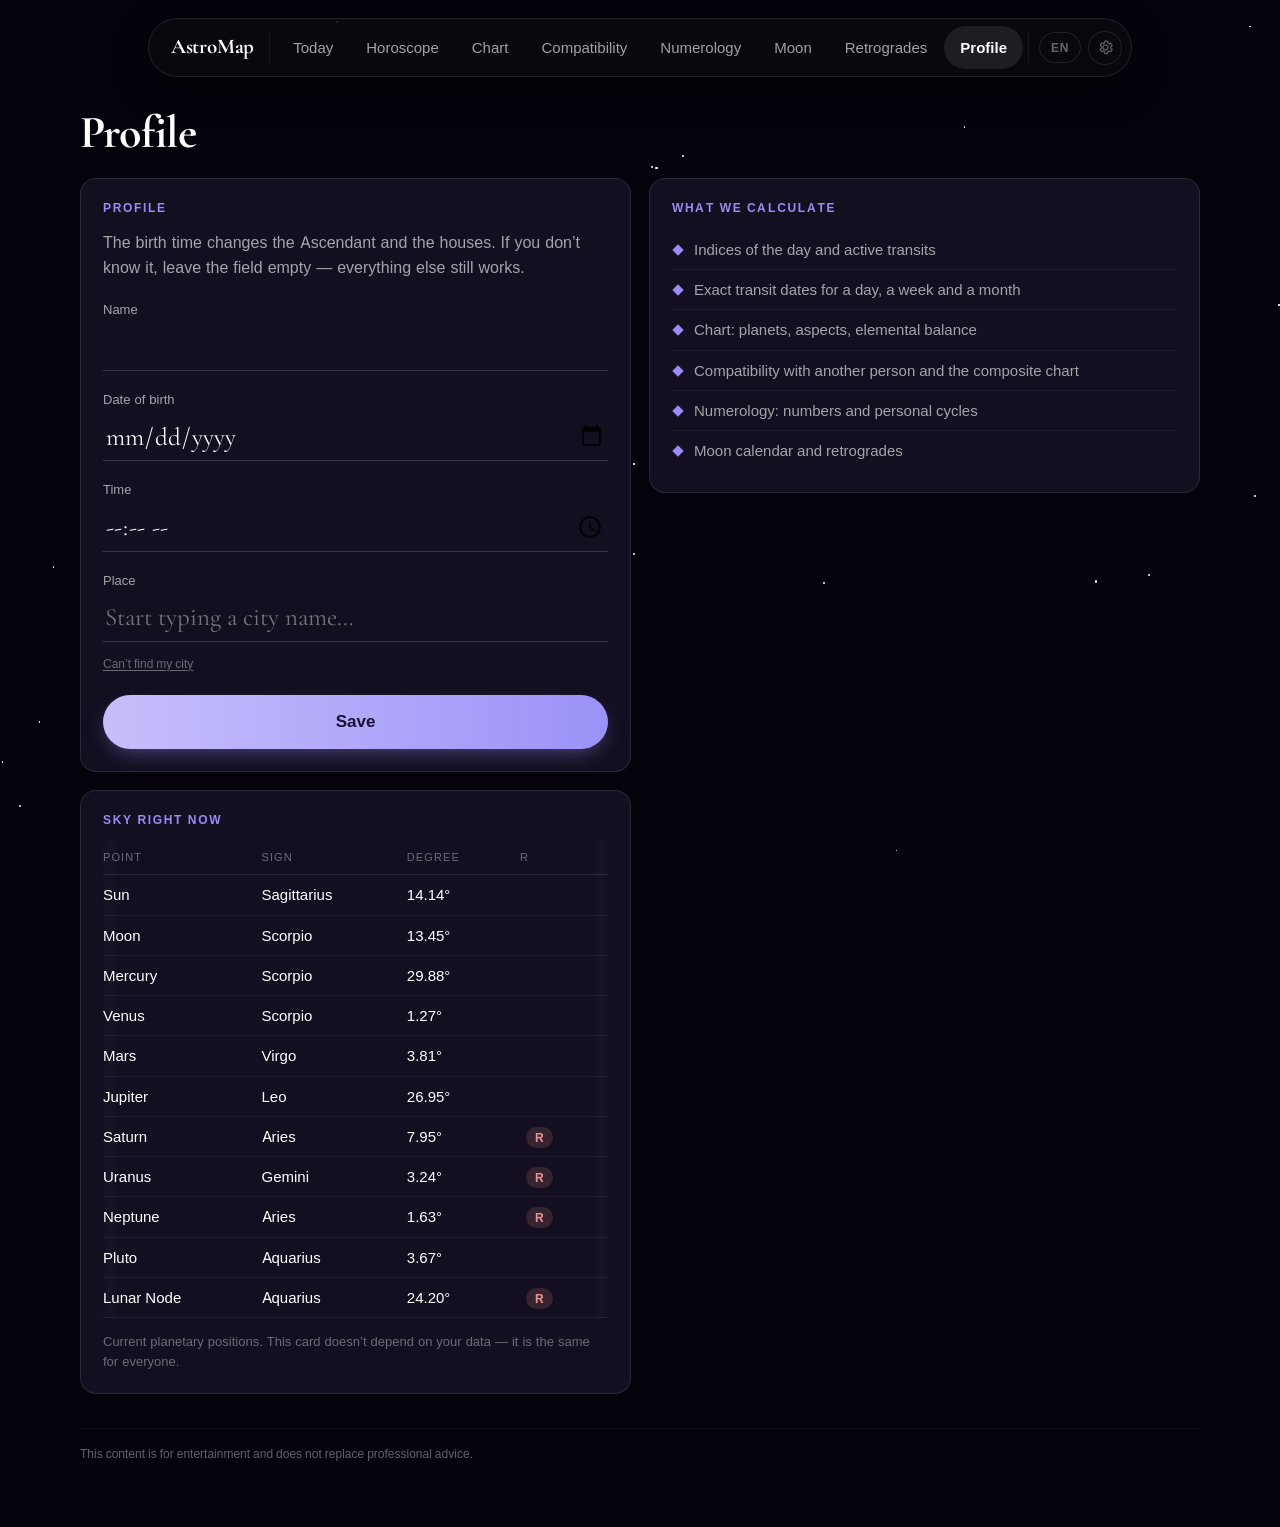
==== product/index.html @ 27d4f967 "Restore the product entry page at /product/ Коммит f1a4c59 удалил product/app.html, а патч, который " ====
<!DOCTYPE html>
<html lang="en">
<head>
<meta charset="utf-8">
<!-- viewport-fit=cover отдаёт странице весь экран, включая зону под вырезом и
     под домашней полосой; отступы от них берутся в CSS через env(safe-area-*)
     — см. .topbar и .main в css/app.css. Без cover iOS сам держит страницу в
     безопасной зоне, но в горизонтальной ориентации оставляет по бокам
     чёрные поля, а фон продукта на них не распространяется. -->
<meta name="viewport" content="width=device-width, initial-scale=1, viewport-fit=cover">
<title>AstroMap</title>
<script>
/* Язык выбирается до загрузки текстов: texts.js читает window.APP_LANG.
   SUPPORTED — держать в паре с ключами T_ALL в texts.js и с пунктами
   меню #langMenu ниже. Явный выбор пользователя хранится в localStorage
   (ключ astromap.lang, общий с воронкой) и переживает обновления;
   при первом визите, пока такого выбора ещё нет, один раз подставляем
   язык браузера (navigator.languages) — это не геолокация (той нужно
   разрешение и часто внешний сервис, которого у статичного сайта нет),
   а стандартный для веба сигнал предпочтения языка. */
(function () {
  var SUPPORTED = ['en', 'pl', 'ru', 'uk', 'de', 'es', 'fr', 'it', 'pt', 'tr'];
  var l = null;
  try { l = localStorage.getItem('astromap.lang'); } catch (e) {}
  if (!l) {
    var cands = (navigator.languages && navigator.languages.length) ? navigator.languages : [navigator.language || 'en'];
    for (var i = 0; i < cands.length && !l; i++) {
      var code = String(cands[i]).slice(0, 2).toLowerCase();
      if (SUPPORTED.indexOf(code) >= 0) { l = code; }
    }
  }
  if (!l || SUPPORTED.indexOf(l) < 0) { l = 'en'; }
  window.APP_LANG = l;
  document.documentElement.lang = l;
})();
</script>
<link rel="stylesheet" href="css/tokens.css">
<link rel="stylesheet" href="css/app.css">
</head>
<body>

<div class="stars" id="stars" aria-hidden="true"></div>
<script>
/* Звёздный фон: 44 точки со случайной позицией/длительностью мерцания.
   Инлайн, а не в app.js — чисто декоративный слой, не часть логики приложения. */
(function () {
  var host = document.getElementById('stars');
  var n = 44, html = '';
  for (var i = 0; i < n; i++) {
    var top = (Math.random() * 100).toFixed(2);
    var left = (Math.random() * 100).toFixed(2);
    var size = (1 + Math.random() * 1.6).toFixed(1);
    var dur = (2.4 + Math.random() * 3.2).toFixed(1);
    var delay = (Math.random() * 4).toFixed(1);
    html += '<i style="top:' + top + '%;left:' + left + '%;width:' + size + 'px;height:' + size +
      'px;animation-duration:' + dur + 's;animation-delay:-' + delay + 's;"></i>';
  }
  host.innerHTML = html;
})();
</script>

<div class="gate" id="gate" hidden>
  <form class="gate__card" id="gateForm" novalidate>
    <h1 class="gate__title" data-t="ui.gateTitle"></h1>
    <p class="gate__sub" data-t="ui.gateSubtitle"></p>
    <label class="gate__field">
      <span data-t="ui.gateEmail"></span>
      <input type="email" name="gateEmail" id="gateEmail" autocomplete="email" required>
    </label>
    <label class="gate__field">
      <span data-t="ui.gateLicense"></span>
      <input type="text" name="gateLicense" id="gateLicense" autocomplete="off" spellcheck="false" required>
      <small class="gate__hint" data-t="ui.gateLicenseHint"></small>
    </label>
    <button class="gate__submit" id="gateSubmit" type="submit" data-t="ui.gateSubmit"></button>
    <p class="gate__status" id="gateStatus" role="status" aria-live="polite" hidden></p>
    <a class="gate__buy" id="gateBuy" href="#" data-t="ui.gateBuy" hidden></a>
  </form>
</div>

<div class="shell" id="shell" hidden>
  <header class="topbar">
    <div class="topbar__pill">
      <a class="brand" href="#today">AstroMap</a>
      <nav class="nav">
        <a class="nav__i" href="#today"    data-t="ui.nav.today"></a>
        <a class="nav__i" href="#horoscope" data-t="ui.nav.horoscope"></a>
        <a class="nav__i" href="#chart"    data-t="ui.nav.chart"></a>
        <a class="nav__i" href="#match"    data-t="ui.nav.match"></a>
        <a class="nav__i" href="#numbers"  data-t="ui.nav.numbers"></a>
        <a class="nav__i" href="#moon"     data-t="ui.nav.moon"></a>
        <a class="nav__i" href="#retro"    data-t="ui.nav.retro"></a>
        <a class="nav__i" href="#profile"  data-t="ui.nav.profile"></a>
      </nav>
      <div class="lang" role="group" aria-label="Language">
        <button class="lang__b lang__toggle" id="langToggle" type="button"
          aria-haspopup="listbox" aria-expanded="false" aria-controls="langMenu">EN</button>
        <div class="langmenu" id="langMenu" role="listbox" hidden>
          <button class="langmenu__item" type="button" data-lang="en" role="option">English</button>
          <button class="langmenu__item" type="button" data-lang="pl" role="option">Polski</button>
          <button class="langmenu__item" type="button" data-lang="ru" role="option">Русский</button>
          <button class="langmenu__item" type="button" data-lang="uk" role="option">Українська</button>
          <button class="langmenu__item" type="button" data-lang="de" role="option">Deutsch</button>
          <button class="langmenu__item" type="button" data-lang="es" role="option">Español</button>
          <button class="langmenu__item" type="button" data-lang="fr" role="option">Français</button>
          <button class="langmenu__item" type="button" data-lang="it" role="option">Italiano</button>
          <button class="langmenu__item" type="button" data-lang="pt" role="option">Português</button>
          <button class="langmenu__item" type="button" data-lang="tr" role="option">Türkçe</button>
        </div>
      </div>
      <!-- Настройки — не раздел астрологии, поэтому не в .nav, а шестерёнкой
           рядом с языком: главная навигация остаётся про продукт. Подпись и
           имя для скринридера подставляет app.js (T.set.nav). -->
      <a class="gear" id="gear" href="#settings">
        <svg viewBox="0 0 24 24" aria-hidden="true" focusable="false">
          <path d="M12 15.5a3.5 3.5 0 1 0 0-7 3.5 3.5 0 0 0 0 7Z"/>
          <path d="M19.4 13a7.6 7.6 0 0 0 0-2l2-1.6-2-3.4-2.4 1a7.6 7.6 0 0 0-1.7-1L14.9 3h-3.8l-.4 2.6a7.6 7.6 0 0 0-1.7 1l-2.4-1-2 3.4L6.6 11a7.6 7.6 0 0 0 0 2l-2 1.6 2 3.4 2.4-1a7.6 7.6 0 0 0 1.7 1l.4 2.6h3.8l.4-2.6a7.6 7.6 0 0 0 1.7-1l2.4 1 2-3.4-2-1.6Z"/>
        </svg>
      </a>
      <button class="topbar__burger" id="burger" type="button" aria-label="Menu" aria-expanded="false" aria-controls="mnav">
        <span></span><span></span><span></span>
      </button>
    </div>
    <nav class="mnav" id="mnav" hidden>
      <a class="nav__i" href="#today"    data-t="ui.nav.today"></a>
      <a class="nav__i" href="#horoscope" data-t="ui.nav.horoscope"></a>
      <a class="nav__i" href="#chart"    data-t="ui.nav.chart"></a>
      <a class="nav__i" href="#match"    data-t="ui.nav.match"></a>
      <a class="nav__i" href="#numbers"  data-t="ui.nav.numbers"></a>
      <a class="nav__i" href="#moon"     data-t="ui.nav.moon"></a>
      <a class="nav__i" href="#retro"    data-t="ui.nav.retro"></a>
      <a class="nav__i" href="#profile"  data-t="ui.nav.profile"></a>
      <!-- В бургер-меню шестерёнка не помещается отдельным элементом
           управления, поэтому настройки идут обычным последним пунктом. -->
      <a class="nav__i" href="#settings" data-t="set.nav"></a>
    </nav>
  </header>

  <main class="main">
    <!-- Переключатель внутри группы: заполняется в app.js только когда в
         текущей вкладке больше одного раздела (Небо, Ещё, Профиль). На
         десктопе скрыт — там все девять разделов и так в капсуле сверху. -->
    <nav class="subnav" id="subnav" hidden></nav>
    <div class="head"><h1 id="title"></h1></div>
    <div class="view" id="view"></div>
    <p class="disc" id="disc"></p>
  </main>

  <!-- НИЖНЯЯ НАВИГАЦИЯ — только телефон и планшет (≤900px, там же, где
       раньше появлялся бургер). Девять разделов сгруппированы в пять
       вкладок: девять пунктов, спрятанных за гамбургером, не давали ответа
       на вопрос «где я сейчас» вообще — подсветка активного пункта была
       видна только тому, кто откроет меню.

       Подписи берутся из тех же T.ui.nav, что и десктопное меню; две новые
       («Небо», «Ещё») добавлены во все десять языков. Иконки — контурные,
       в одну линию, как шестерёнка в шапке. -->
  <nav class="tabbar" id="tabbar" aria-label="AstroMap">
    <a class="tab" href="#today" data-tab="today">
      <svg class="tab__i" viewBox="0 0 24 24" aria-hidden="true" focusable="false">
        <circle cx="12" cy="12" r="4.2"/>
        <path d="M12 2.6v2.4M12 19v2.4M2.6 12h2.4M19 12h2.4M5.3 5.3l1.7 1.7M17 17l1.7 1.7M18.7 5.3L17 7M7 17l-1.7 1.7"/>
      </svg>
      <span class="tab__l" data-tabl="today"></span>
    </a>
    <!-- Совместимость стоит второй по просьбе владельца продукта: по его
         оценке это самая востребованная функция, и она не должна лежать на
         один тап глубже. Натальная карта уехала во вкладку «Ещё» — см. TABS
         в js/app.js, там же единственное место, где задана группировка. -->
    <a class="tab" href="#match" data-tab="match">
      <svg class="tab__i" viewBox="0 0 24 24" aria-hidden="true" focusable="false">
        <circle cx="9" cy="12" r="5.2"/><circle cx="15" cy="12" r="5.2"/>
      </svg>
      <span class="tab__l" data-tabl="match"></span>
    </a>
    <a class="tab" href="#horoscope" data-tab="sky">
      <svg class="tab__i" viewBox="0 0 24 24" aria-hidden="true" focusable="false">
        <ellipse cx="12" cy="12" rx="9.2" ry="4.4" transform="rotate(-24 12 12)"/>
        <circle cx="12" cy="12" r="2.6"/>
      </svg>
      <span class="tab__l" data-tabl="sky"></span>
    </a>
    <a class="tab" href="#chart" data-tab="more">
      <svg class="tab__i" viewBox="0 0 24 24" aria-hidden="true" focusable="false">
        <circle cx="6.5" cy="6.5" r="1.8"/><circle cx="17.5" cy="6.5" r="1.8"/>
        <circle cx="6.5" cy="17.5" r="1.8"/><circle cx="17.5" cy="17.5" r="1.8"/>
      </svg>
      <span class="tab__l" data-tabl="more"></span>
    </a>
    <a class="tab" href="#profile" data-tab="profile">
      <svg class="tab__i" viewBox="0 0 24 24" aria-hidden="true" focusable="false">
        <circle cx="12" cy="8.2" r="3.6"/>
        <path d="M4.8 20c.9-3.7 3.7-5.6 7.2-5.6s6.3 1.9 7.2 5.6"/>
      </svg>
      <span class="tab__l" data-tabl="profile"></span>
    </a>
  </nav>
</div>

<script src="vendor/astronomy.browser.min.js"></script>
<script src="js/cities.js"></script>
<script src="js/clock.js"></script>
<script src="js/engine.js"></script>
<script src="js/numerology.js"></script>
<script src="js/texts.js"></script>
<script src="js/wheel.js"></script>
<script src="js/moon.js"></script>
<script src="js/retro.js"></script>
<script src="js/transits.js"></script>
<script src="js/timeline.js"></script>
<script src="js/app.js"></script>
</body>
</html>
---- product/css/tokens.css ----
/* tokens.css — значения сняты пиксельно из макета Figma (см. astromap_tokens.png).
   Рядом с каждым — что он заменяет в макете. */
:root {
  --bg:            #06020C;  /* фон экрана */
  --bg-2:          #07020D;  /* фон вторичных экранов */
  --surf:          #130F20;  /* карточки, строки прогноза */
  --surf-sel:      #280F46;  /* выбранная карточка */
  --nav:           #0E0B10;  /* плашка навигации */
  --nav-on:        #201D22;  /* активный пункт навигации */

  --grad-a:        #C7BFFB;  /* левый край градиентной кнопки */
  --grad-b:        #9B92F8;  /* правый край */
  --accent:        #9B8AF8;  /* тумблеры, рамка выбора, иконки */
  --mint:          #6FE9C2;  /* бейдж выгоды */
  --pink:          #F19DE7;  /* бейдж most popular */
  --sky:           #7FB4F5;  /* карточка «карьера» в гороскопе */

  --ink:           #FFFFFF;              /* контраст к фону 20.1:1 */
  --ink-dim:       rgba(255,255,255,.62);
  --ink-faint:     rgba(255,255,255,.38);
  --on-accent:     #1A1035;              /* текст на градиенте, 9.4:1 */
  --line:          rgba(255,255,255,.10);
  --line-2:        rgba(255,255,255,.06);

  --soft:          #6FE9C2;  /* лёгкий аспект */
  --hard:          #F0928A;  /* трудный аспект */
  --neutral:       #B9AEF9;  /* нейтральный */

  --moon-light:    #F5E679;  /* освещённая часть диска Луны */
  --moon-dark:     #2B3548;  /* тень на диске Луны */

  --r-card:        16px;
  --r-btn:         999px;
  --h-btn:         54px;
  --pad:           24px;

  --serif: 'CormorantG', Georgia, serif;
  --sans:  'InterApp', -apple-system, BlinkMacSystemFont, 'Segoe UI', Roboto, Arial, sans-serif;
}

/* Шрифты локальные: внешний запрос к Google Fonts добавляет 150-250 мс
   до первого рендера заголовка. */
@font-face { font-family:'CormorantG'; src:url('../assets/fonts/CG-Roman.ttf') format('truetype');
  font-weight:300 700; font-style:normal; font-display:swap; }
@font-face { font-family:'CormorantG'; src:url('../assets/fonts/CG-Italic.ttf') format('truetype');
  font-weight:300 700; font-style:italic; font-display:swap; }
@font-face { font-family:'InterApp'; src:url('../assets/fonts/inter-latin-ext-400-normal.woff2') format('woff2');
  font-weight:400; font-display:swap; }
@font-face { font-family:'InterApp'; src:url('../assets/fonts/inter-latin-ext-500-normal.woff2') format('woff2');
  font-weight:500; font-display:swap; }
@font-face { font-family:'InterApp'; src:url('../assets/fonts/inter-latin-ext-600-normal.woff2') format('woff2');
  font-weight:600; font-display:swap; }
@font-face { font-family:'InterApp'; src:url('../assets/fonts/inter-latin-ext-700-normal.woff2') format('woff2');
  font-weight:700; font-display:swap; }
---- product/css/app.css ----
/* app.css — раскладка веб-продукта.
   Макет был мобильный: нижние табы, одна колонка. В вебе нижние табы на
   1440px выглядят как растянутый телефон, поэтому навигация ушла в сайдбар,
   а контент разложен в две колонки. На узком экране сайдбар превращается
   в горизонтальную полосу сверху. */

* { margin: 0; padding: 0; box-sizing: border-box; }

body {
  background: var(--bg);
  color: var(--ink);
  font-family: var(--sans);
  font-size: 16px;
  line-height: 1.55;
  -webkit-font-smoothing: antialiased;
}

/* 100vh на телефоне считается по экрану БЕЗ адресной строки, поэтому низ
   страницы уходит под неё, пока строка видна. 100dvh — по фактической
   видимой высоте; объявление идёт вторым, и браузеры, которые единицу не
   знают, остаются на 100vh. */
.shell { min-height: 100vh; min-height: 100dvh; }

/* --- декор: звёздное небо -------------------------------------------------
   Лёгкий слой мерцающих точек. Элементы создаются в app.html инлайн-скриптом
   (позиции и задержки случайны при каждой загрузке), стиль и анимация — тут. */
.stars { position: fixed; inset: 0; z-index: 0; overflow: hidden; pointer-events: none; }
.stars i {
  position: absolute; width: 2px; height: 2px; border-radius: 50%;
  background: #fff; animation-name: star-twinkle; animation-timing-function: ease-in-out;
  animation-iteration-count: infinite; animation-direction: alternate;
}
@keyframes star-twinkle { from { opacity: .1; } to { opacity: .85; } }

/* --- верхняя панель: плавающая стеклянная капсула --------------------------
   Раньше навигация была левым сайдбаром (см. историю файла). Теперь — по
   образцу референса: капсула зафиксирована сверху по центру, со скруглением
   и блюром; на узких экранах пункты уходят в выпадающее меню по гамбургеру. */
/* Отступы шапки считаются от безопасной зоны, а не от края стекла: с
   viewport-fit=cover (см. app.html) страница занимает экран целиком, и на
   телефоне с вырезом верхние 18px оказались бы под ним, а в горизонтальной
   ориентации левый край — под скруглением. env() на устройствах без выреза
   даёт ноль, поэтому на десктопе ничего не меняется. */
.topbar {
  position: fixed; z-index: 100;
  top: calc(18px + env(safe-area-inset-top, 0px));
  left: 0; right: 0;
  display: flex; flex-direction: column; align-items: center;
  padding: 0 calc(16px + env(safe-area-inset-right, 0px)) 0 calc(16px + env(safe-area-inset-left, 0px));
  pointer-events: none;
}
.topbar__pill {
  pointer-events: auto;
  display: flex; align-items: center; gap: 1px;
  padding: 7px 9px 7px 22px; max-width: 100%;
  background: rgba(14,11,16,.7);
  backdrop-filter: blur(16px); -webkit-backdrop-filter: blur(16px);
  border: 1px solid var(--line); border-radius: 999px;
  box-shadow: 0 12px 34px rgba(0,0,0,.4);
}
.brand {
  font-family: var(--serif); font-size: 21px; font-weight: 700; letter-spacing: -.01em;
  color: var(--ink); text-decoration: none; white-space: nowrap;
  padding-right: 15px; margin-right: 6px; border-right: 1px solid var(--line-2);
}
.nav { display: flex; align-items: center; gap: 1px; }
.nav__i {
  display: block; padding: 10px 16px; border-radius: 999px; white-space: nowrap;
  color: var(--ink-dim); text-decoration: none; font-size: 15px;
  transition: background .2s ease, color .2s ease;
}
.nav__i:hover { color: var(--ink); background: rgba(255,255,255,.05); }
.nav__i.on { background: var(--nav-on); color: var(--ink); font-weight: 600; }
.nav__i:focus-visible { outline: 2px solid var(--accent); outline-offset: 2px; }

.topbar__burger {
  display: none; align-items: center; justify-content: center;
  width: 42px; height: 42px; margin-left: 4px; border: 0; border-radius: 999px;
  background: transparent; cursor: pointer;
}
.topbar__burger:hover { background: rgba(255,255,255,.06); }
.topbar__burger span {
  display: block; width: 18px; height: 2px; background: var(--ink-dim);
  margin: 3.5px auto; transition: transform .2s ease, opacity .2s ease;
}
.topbar__burger[aria-expanded="true"] span:nth-child(1) { transform: translateY(5.5px) rotate(45deg); }
.topbar__burger[aria-expanded="true"] span:nth-child(2) { opacity: 0; }
.topbar__burger[aria-expanded="true"] span:nth-child(3) { transform: translateY(-5.5px) rotate(-45deg); }

.mnav {
  pointer-events: auto; display: flex; flex-direction: column; gap: 2px;
  margin-top: 8px; padding: 10px; width: 100%; max-width: 420px;
  background: rgba(14,11,16,.85);
  backdrop-filter: blur(16px); -webkit-backdrop-filter: blur(16px);
  border: 1px solid var(--line); border-radius: 18px;
  box-shadow: 0 12px 34px rgba(0,0,0,.4);
}
.mnav .nav__i { padding: 12px 16px; }
.mnav[hidden] { display: none; }
@media (min-width: 901px) { .mnav { display: none !important; } }

/* --- контент -------------------------------------------------------------- */
.main { flex: 1 1 auto; padding: 108px var(--pad) 64px; min-width: 0; position: relative; z-index: 1; }
.head { max-width: 1120px; margin: 0 auto 22px; }
h1 {
  font-family: var(--serif);
  font-size: 46px; font-weight: 700; line-height: 1.05; letter-spacing: -.012em;
}
.view {
  max-width: 1120px; margin: 0 auto;
  display: grid; grid-template-columns: repeat(2, minmax(0, 1fr)); gap: 18px;
  align-items: start;
}
/* Смена раздела: лёгкое появление вместо мгновенной подмены — .fade-in
   переключается в app.js на каждый route(), см. комментарий там. */
@keyframes viewFade { from { opacity: 0; transform: translateY(6px); } to { opacity: 1; transform: none; } }
.view.fade-in { animation: viewFade .38s cubic-bezier(.4,0,.2,1) both; }
@media (max-width: 900px) {
  .topbar__pill .nav { display: none; }
  .topbar__burger { display: flex; }
  .topbar__pill { padding: 5px 6px 5px 14px; }
  .brand { font-size: 18px; padding-right: 10px; margin-right: 2px; }
  /* Сверху — под шапку (она фиксированная и растёт вместе с безопасной
     зоной), снизу — над домашней полосой, по бокам — от скруглений экрана
     в горизонтальной ориентации. */
  .main {
    padding: calc(96px + env(safe-area-inset-top, 0px))
             calc(16px + env(safe-area-inset-right, 0px))
             calc(56px + env(safe-area-inset-bottom, 0px))
             calc(16px + env(safe-area-inset-left, 0px));
  }
  h1 { font-size: 32px; }
  .view { grid-template-columns: minmax(0, 1fr); gap: 14px; }
  .wheelbox { padding: 16px; }
  .ptcard { padding: 18px; }
}

/* --- карточки ------------------------------------------------------------- */
.card {
  background: var(--surf);
  border: 1px solid var(--line);
  border-radius: var(--r-card);
  padding: 20px 22px 22px;
}
.card--wide { grid-column: 1 / -1; }
.card__t {
  font-size: 12px; letter-spacing: .14em; text-transform: uppercase;
  color: var(--accent); font-weight: 600; margin-bottom: 12px;
}
.card__t2 {
  font-size: 12px; letter-spacing: .1em; text-transform: uppercase;
  color: var(--ink-faint); margin-bottom: 8px;
}
.note { margin-top: 14px; font-size: 13px; line-height: 1.5; color: var(--ink-faint); }
.p { margin-top: 12px; font-size: 16px; line-height: 1.6; color: var(--ink-dim); }
.empty { font-size: 16px; color: var(--ink-dim); }

/* --- ключ-значение -------------------------------------------------------- */
.kv { display: flex; justify-content: space-between; align-items: baseline; padding: 8px 0; }
.kv + .kv { border-top: 1px solid var(--line-2); }
.kv span { font-size: 14px; color: var(--ink-dim); }
.kv b { font-family: var(--serif); font-size: 24px; font-weight: 600; }

/* --- индексы -------------------------------------------------------------- */
.bar + .bar { margin-top: 14px; }
.bar__r { display: flex; justify-content: space-between; font-size: 15px; color: var(--ink-dim); }
.bar__t { margin-top: 7px; height: 7px; border-radius: 3.5px; background: rgba(255,255,255,.08); }
.bar__t i { display: block; height: 7px; border-radius: 3.5px;
  background: linear-gradient(90deg, var(--grad-b), var(--grad-a)); }

/* --- транзиты ------------------------------------------------------------- */
.tr { padding: 14px 0; }
.tr + .tr { border-top: 1px solid var(--line-2); }
.tr:first-child { padding-top: 0; }
.tr__h { display: flex; align-items: baseline; flex-wrap: wrap; font-size: 16px; }
.tr__s { flex: 1 1 auto; min-width: 0; }   /* фраза одним узлом: во flex-контейнере
   пробелы между соседними элементами схлопываются, и слова склеиваются */
.tr__h b { font-weight: 600; }
.tr__o { margin-left: auto; font-size: 13px; color: var(--ink-faint); }
.tr__t { margin-top: 6px; font-size: 15px; line-height: 1.6; color: var(--ink-dim); }

.tag {
  margin: 0 6px; padding: 3px 9px; border-radius: 999px;
  font-size: 12px; font-weight: 600; letter-spacing: .02em;
}
.tag--soft { background: rgba(111,233,194,.16); color: var(--soft); }
.tag--hard { background: rgba(240,146,138,.16); color: var(--hard); }
.tag--neutral { background: rgba(185,174,249,.16); color: var(--neutral); }

/* --- таблицы -------------------------------------------------------------- */
.tw { overflow-x: auto; }
table { width: 100%; border-collapse: collapse; font-variant-numeric: tabular-nums; }
th, td { text-align: left; padding: 8px 10px 8px 0; white-space: nowrap; }
th {
  font-size: 11px; letter-spacing: .1em; text-transform: uppercase;
  color: var(--ink-faint); font-weight: 500; border-bottom: 1px solid var(--line);
}
td { font-size: 15px; border-bottom: 1px solid var(--line-2); }

/* --- гороскоп: переключатель периодов и карточки категорий ----------------
   Капсула периодов повторяет .topbar__pill (тот же blur/borderline), но
   внутри — скользящий градиентный индикатор под активной кнопкой: та же
   идея, что у референса (Astroscope), только вместо server-side активного
   класса на разных страницах — один переиспользуемый DOM-узел, который
   двигает app.js через inline-style (см. positionHzIndicator). */
.hzhead { display: flex; }
.segbar {
  position: relative; display: inline-flex; gap: 2px; max-width: 100%;
  padding: 6px; overflow-x: auto; -webkit-overflow-scrolling: touch;
  background: rgba(255,255,255,.035);
  backdrop-filter: blur(14px); -webkit-backdrop-filter: blur(14px);
  border: 1px solid var(--line); border-radius: 999px;
  scrollbar-width: none;
}
.segbar::-webkit-scrollbar { display: none; }
.segbar__ind {
  position: absolute; top: 6px; left: 0; bottom: 6px; z-index: 0;
  border-radius: 999px;
  background: linear-gradient(90deg, var(--grad-b), var(--grad-a));
  box-shadow: 0 6px 18px -4px rgba(155,138,248,.55);
  transition: transform .32s cubic-bezier(.4,0,.2,1), width .32s cubic-bezier(.4,0,.2,1);
  will-change: transform, width;
}
.segbar__b {
  position: relative; z-index: 1; flex: 0 0 auto; white-space: nowrap;
  padding: 10px 18px; border: 0; border-radius: 999px; background: transparent;
  color: var(--ink-dim); font-family: var(--sans); font-size: 15px; font-weight: 600;
  cursor: pointer; transition: color .25s ease;
}
.segbar__b.on { color: var(--on-accent); }
.segbar__b:hover:not(.on) { color: var(--ink); }
.segbar__b:focus-visible { outline: 2px solid var(--accent); outline-offset: 2px; }

.hz { display: grid; grid-template-columns: repeat(2, minmax(0, 1fr)); gap: 18px; }
.hzcard {
  position: relative;
  transition: transform .35s cubic-bezier(.4,0,.2,1), border-color .35s ease, box-shadow .35s ease, background .3s ease;
}
.hzcard:hover { transform: translateY(-4px); }
.hzcard--ai::after {
  content: 'AI'; position: absolute; top: 20px; right: 22px;
  font-size: 10px; font-weight: 700; letter-spacing: .08em;
  color: var(--accent); background: rgba(155,138,248,.14);
  padding: 3px 8px; border-radius: 999px;
}
.hzcard__h { display: flex; align-items: center; gap: 12px; margin-bottom: 12px; }
.hzcard__i {
  display: inline-flex; align-items: center; justify-content: center;
  width: 46px; height: 46px; border-radius: 999px; font-size: 24px; flex: 0 0 auto;
}
.hzcard__t {
  font-family: var(--serif); font-size: 22px; font-weight: 600; letter-spacing: -.01em;
}
/* Раздел -> цвет: тот же язык, что уже задают --accent/--pink/--sky/--mint
   в токенах (кнопки, теги). Тонировка иконки + акцент рамки/тени при ховере. */
.hzcard--general .hzcard__i { background: rgba(155,138,248,.14); }
.hzcard--general:hover { border-color: rgba(155,138,248,.4); box-shadow: 0 24px 50px -22px rgba(155,138,248,.45); }
.hzcard--love .hzcard__i { background: rgba(241,157,231,.14); }
.hzcard--love:hover { border-color: rgba(241,157,231,.4); box-shadow: 0 24px 50px -22px rgba(241,157,231,.45); }
.hzcard--career .hzcard__i { background: rgba(127,180,245,.14); }
.hzcard--career:hover { border-color: rgba(127,180,245,.4); box-shadow: 0 24px 50px -22px rgba(127,180,245,.45); }
.hzcard--luck .hzcard__i { background: rgba(111,233,194,.14); }
.hzcard--luck:hover { border-color: rgba(111,233,194,.4); box-shadow: 0 24px 50px -22px rgba(111,233,194,.45); }

/* --- быстрая навигация по разделам гороскопа ------------------------------
   Прилипает чуть ниже плавающей капсулы меню (см. .topbar, top:18px + высота
   капсулы) и остаётся на виду, пока пользователь скроллит карточки ниже. */
.hzquick {
  position: sticky; top: 88px; z-index: 5;
  display: flex; gap: 6px; padding: 6px; max-width: 100%;
  overflow-x: auto; -webkit-overflow-scrolling: touch; scrollbar-width: none;
  background: rgba(14,11,16,.75);
  backdrop-filter: blur(14px); -webkit-backdrop-filter: blur(14px);
  border: 1px solid var(--line); border-radius: 999px;
}
.hzquick::-webkit-scrollbar { display: none; }
.hzquick__b {
  display: flex; align-items: center; gap: 8px; flex: 0 0 auto; white-space: nowrap;
  padding: 9px 16px; border-radius: 999px; text-decoration: none;
  color: var(--ink-dim); font-size: 14px; font-weight: 600;
  transition: background .2s ease, color .2s ease;
}
.hzquick__b:hover { color: var(--ink); background: rgba(255,255,255,.06); }
.hzquick__b:focus-visible { outline: 2px solid var(--accent); outline-offset: 2px; }
.hzquick__i { font-size: 19px; }

/* --- раскрывающиеся строки таблицы точных дат ------------------------------
   Клик по строке показывает то же связное предложение (transitText), что
   уже есть в карточках выше — вместо ещё одной порции пустых чисел. */
.hzrow { cursor: pointer; transition: background .2s ease; }
.hzrow:hover { background: rgba(255,255,255,.03); }
.hzrow__chevCol { width: 20px; }
.hzrow__chev {
  display: inline-block; color: var(--ink-faint); font-size: 15px;
  transition: transform .25s cubic-bezier(.4,0,.2,1);
}
.hzrow--open .hzrow__chev { transform: rotate(90deg); color: var(--accent); }
.hzrow__d td { border-bottom: 1px solid var(--line-2); padding-top: 0; padding-bottom: 14px; }
.hzrow__d .p { margin-top: 0; font-size: 14px; }

@media (max-width: 900px) {
  .hz { grid-template-columns: minmax(0, 1fr); gap: 14px; }
  .segbar__b { padding: 9px 14px; font-size: 13px; }
  .hzquick { top: 78px; }
  .hzquick__b { padding: 8px 13px; font-size: 13px; }
  .hzquick__i { font-size: 17px; }
}

/* --- чипы ----------------------------------------------------------------- */
.chips { display: flex; margin-bottom: 14px; }
.chip {
  padding: 10px 19px; border: 1px solid var(--line); border-radius: 999px;
  background: transparent; color: var(--ink-dim);
  font-family: var(--sans); font-size: 15px; cursor: pointer;
  transition: background .2s ease, border-color .2s ease, color .2s ease;
  /* Без manipulation браузер держит тап до 300мс, ожидая второго касания для
     зума. На кнопках выбора это читается как «не нажалось с первого раза» и
     провоцирует второй тап. Отключаем только двойной тап — обычный зум
     щипком страницы остаётся. */
  touch-action: manipulation;
  -webkit-tap-highlight-color: transparent;
}
.chip + .chip { margin-left: 8px; }
.chip:hover { color: var(--ink); border-color: rgba(255,255,255,.22); }
.chip.on { background: var(--nav-on); color: var(--ink); border-color: var(--accent); }
.chip:focus-visible { outline: 2px solid var(--accent); outline-offset: 2px; }

/* --- индекс совместимости ------------------------------------------------- */
.score { text-align: center; padding: 8px 0 4px; }
.score__n {
  font-family: var(--serif); font-weight: 700; font-size: 84px; line-height: 1;
  background: linear-gradient(90deg, var(--grad-a), var(--grad-b));
  -webkit-background-clip: text; background-clip: text; color: transparent;
}
.score__b { margin-top: 14px; height: 7px; border-radius: 3.5px; background: rgba(255,255,255,.08); }
.score__b i { display: block; height: 7px; border-radius: 3.5px;
  background: linear-gradient(90deg, var(--grad-b), var(--grad-a)); }

/* --- совместимость: быстрый выбор знаков ----------------------------------
   Тайлы знаков (.signtile) говорят на том же визуальном языке, что и .chip/
   .hzcard выше — hover-подъём + подсветка рамки при выборе. Результат
   (.mchero + .mcsegbar) переиспользует .segbar целиком: те же вкладки, что
   у периодов Гороскопа, другой набор данных (positionMcIndicator в app.js). */
.mcnote { margin-top: 0; margin-bottom: 6px; }
.mcpick { display: grid; grid-template-columns: repeat(2, minmax(0, 1fr)); gap: 20px; margin-top: 4px; }
.mcpick__l {
  font-size: 12px; letter-spacing: .1em; text-transform: uppercase;
  color: var(--ink-faint); margin-bottom: 10px;
}
.signgrid { display: grid; grid-template-columns: repeat(4, minmax(0, 1fr)); gap: 8px; }
.signtile {
  display: flex; flex-direction: column; align-items: center; gap: 5px;
  padding: 12px 4px; border: 1px solid var(--line); border-radius: 14px;
  background: transparent; cursor: pointer; color: var(--ink-dim);
  font-family: var(--sans);
  transition: transform .2s ease, border-color .2s ease, background .2s ease, color .2s ease;
}
.signtile:hover { transform: translateY(-2px); border-color: rgba(255,255,255,.22); color: var(--ink); }
.signtile.on {
  background: var(--surf-sel); border-color: var(--accent); color: var(--ink);
  box-shadow: 0 10px 24px -14px rgba(155,138,248,.6);
}
.signtile:focus-visible { outline: 2px solid var(--accent); outline-offset: 2px; }
.signtile__g { font-size: 28px; line-height: 1; }
.signtile__n { font-size: 11px; font-weight: 600; letter-spacing: .01em; }

.mchero { text-align: center; margin-bottom: 16px; }
.mchero__signs {
  display: flex; align-items: center; justify-content: center; gap: 14px;
  font-family: var(--serif); font-size: 25px; font-weight: 600;
}
.mchero__x { color: var(--ink-faint); font-size: 18px; }
/* justify-content: center у прокручиваемой ленты — ловушка, и она сработала:
   когда вкладки не влезают, центрирование выталкивает лишнее на ОБЕ стороны,
   а левый вылет достать нельзя, потому что scrollLeft не бывает отрицательным.
   На телефоне это значило, что первые две категории («Общая» и «Любовь») не
   открываются никаким жестом, а выбранная по умолчанию «Общая» ещё и не видна:
   человек смотрел на ленту, где не подсвечено ничего.

   Лечится не отменой центрирования, а автоотступами на псевдоэлементах: пока
   лента влезает, они забирают свободное место и держат её по центру; как
   только перестала — свободного места нет, отступы схлопываются в ноль, и
   лента честно начинается слева. */
.mcsegbar { display: flex; margin: 0 auto 4px; max-width: 100%; justify-content: flex-start; }
.mcsegbar::before, .mcsegbar::after { content: ''; margin: auto; }
.mccard { padding-top: 6px; }
.mccard__text { text-align: center; }
.mc-ai-tag {
  display: inline-block; margin-left: 6px; padding: 3px 8px; border-radius: 999px;
  font-size: 10px; font-weight: 700; letter-spacing: .08em; vertical-align: middle;
  color: var(--accent); background: rgba(155,138,248,.14);
}
.segbar__b.mc-ai { position: relative; }
.segbar__b.mc-ai::after {
  content: ''; position: absolute; top: 8px; right: 10px;
  width: 6px; height: 6px; border-radius: 50%; background: var(--accent);
}
@media (max-width: 900px) {
  .mcpick { grid-template-columns: minmax(0, 1fr); gap: 14px; }
  .signgrid { grid-template-columns: repeat(6, minmax(0, 1fr)); }
  .signtile__g { font-size: 24px; }
  .mchero__signs { font-size: 20px; gap: 10px; }
}
/* Шесть колонок на планшете, но не на телефоне: при 414px плитка выходит
   57px, а «Sagittarius» 11-м кеглем занимает 55 и вылезает на соседнюю —
   на 320px названия сливались в сплошную строку «SagittarCapricornAquarius».
   Четыре колонки дают 66px уже на самом узком экране, и подпись помещается
   целиком. Троеточие на случай самых длинных слов в немецком и турецком. */
@media (max-width: 560px) {
  .signgrid { grid-template-columns: repeat(4, minmax(0, 1fr)); gap: 6px; }
  .signtile { min-width: 0; padding: 10px 2px; }
  .signtile__n { max-width: 100%; overflow: hidden; text-overflow: ellipsis; white-space: nowrap; }
}
/* На самых узких экранах четырёх колонок уже мало: плитка выходит 67px, а
   «Sagittarius» и «Capricorn» обрезаются в «Sagitta…». Три колонки дают 92px,
   и все двенадцать названий читаются целиком — лишний ряд дешевле, чем
   отгаданное по значку название. */
@media (max-width: 360px) {
  .signgrid { grid-template-columns: repeat(3, minmax(0, 1fr)); }
}

/* --- нумерология ---------------------------------------------------------- */
.num { display: flex; padding: 16px 0; }
.num + .num { border-top: 1px solid var(--line-2); }
.num:first-child { padding-top: 0; }
.num__v {
  flex: 0 0 68px; height: 68px; margin-right: 16px;
  border-radius: 15px; background: var(--surf-sel);
  border: 1px solid var(--accent);
  font-family: var(--serif); font-weight: 700; font-size: 34px;
  display: flex; align-items: center; justify-content: center;
}
.num__c { flex: 1 1 auto; min-width: 0; }
.num__l { font-size: 16px; font-weight: 600; }
.num__d { margin-top: 3px; font-size: 13px; color: var(--ink-faint); }
.num__t { margin-top: 7px; font-size: 15px; line-height: 1.55; color: var(--ink-dim); }
.num__k { margin-top: 5px; font-size: 14px; color: var(--hard); }

/* --- формы ---------------------------------------------------------------- */
.form { display: block; margin-top: 18px; }
.f { display: block; margin-bottom: 18px; }
.f span { display: block; font-size: 13px; color: var(--ink-dim); margin-bottom: 4px; }
.f input, .f select {
  width: 100%; height: 48px; padding: 0 2px;
  background: transparent; color: var(--ink);
  border: 0; border-bottom: 1px solid rgba(255,255,255,.16);
  font-family: var(--serif); font-size: 25px;
  transition: border-color .2s ease;
}
.f select { font-family: var(--sans); font-size: 17px; }
.f input:focus, .f select:focus { outline: none; border-bottom-color: var(--accent); }

/* --- поиск города (профиль/партнёр) ---------------------------------------
   .citypick заменяет обычный <select> городов: текстовый инпут фильтрует
   CITIES_ALL по мере ввода (см. citySearch в app.js), выпадающий список —
   обычный позиционированный блок под полем. Ручной ввод («не нашёл свой
   город» — только смещение UTC, без DST, потому что для незнакомого места
   правило перехода на летнее время не угадать) прячется за отдельной
   кнопкой, чтобы не загромождать обычный путь выбора. */
.citypick { position: relative; }
.citypick__menu {
  position: absolute; left: 0; right: 0; top: 100%; z-index: 5;
  margin-top: 4px; max-height: 260px; overflow-y: auto;
  background: var(--surf-2, var(--surf)); border: 1px solid var(--line);
  border-radius: 12px; box-shadow: 0 18px 40px -18px rgba(0,0,0,.6);
}
.citypick__opt {
  padding: 10px 14px; font-family: var(--sans); font-size: 15px;
  color: var(--ink-dim); cursor: pointer;
}
.citypick__opt.on, .citypick__opt:hover { background: var(--nav-on); color: var(--ink); }
.citypick__empty { padding: 10px 14px; font-size: 14px; color: var(--ink-faint); }
.citypick__manualtoggle {
  margin-top: 8px; padding: 0; border: 0; background: transparent;
  color: var(--ink-faint); font-family: var(--sans); font-size: 12px;
  text-decoration: underline; text-underline-offset: 2px; cursor: pointer;
}
.citypick__manualtoggle:hover { color: var(--accent); }
.citypick__manualbox {
  margin-top: 10px; padding: 14px; border: 1px solid var(--line);
  border-radius: 12px; display: grid; gap: 10px;
}
/* Тот же случай, что и у .langmenu выше: display:grid — авторское правило и
   перебивает браузерное [hidden]{display:none}. Из-за этого блок ручного
   ввода города в форме совместимости был виден ВСЕГДА, хотя JS ставит ему
   hidden: под уже выбранным городом висели пустое «название места», часовой
   пояс UTC+00:00 и кнопка «использовать», и было непонятно, что из двух
   мест ввода считается. */
.citypick__manualbox[hidden] { display: none; }
.citypick__manualname {
  width: 100%; height: 40px; padding: 0 10px; box-sizing: border-box;
  background: transparent; color: var(--ink); border: 1px solid rgba(255,255,255,.16);
  border-radius: 8px; font-family: var(--sans); font-size: 15px;
}
.citypick__manualoffset {
  width: 100%; height: 40px; padding: 0 10px; box-sizing: border-box;
  background: var(--surf); color: var(--ink); border: 1px solid rgba(255,255,255,.16);
  border-radius: 8px; font-family: var(--sans); font-size: 14px;
}
.citypick__manualapply {
  height: 38px; padding: 0 16px; border: 1px solid var(--accent); border-radius: 8px;
  background: transparent; color: var(--accent); font-family: var(--sans);
  font-size: 13px; font-weight: 600; cursor: pointer; justify-self: start;
  transition: background .18s ease, color .18s ease;
}
.citypick__manualapply:hover { background: var(--accent); color: var(--on-accent); }
.btn {
  width: 100%; height: var(--h-btn); border: 0; border-radius: var(--r-btn);
  background: linear-gradient(90deg, var(--grad-a), var(--grad-b));
  color: var(--on-accent); font-family: var(--sans);
  font-size: 17px; font-weight: 700; cursor: pointer;
  box-shadow: 0 8px 22px -8px rgba(155,138,248,.55);
  transition: transform .18s cubic-bezier(.4,0,.2,1), box-shadow .25s ease, opacity .2s ease;
}
.btn:hover { transform: translateY(-1px); box-shadow: 0 12px 28px -6px rgba(155,138,248,.65); }
.btn:active { transform: translateY(0); box-shadow: 0 6px 16px -8px rgba(155,138,248,.5); }
.btn:focus-visible { outline: 2px solid var(--ink); outline-offset: 3px; }

/* --- колесо --------------------------------------------------------------- */
.wheelbox {
  grid-column: 1 / -1;
  background: var(--surf); border: 1px solid var(--line);
  border-radius: var(--r-card); padding: 24px;
  display: flex; flex-direction: column; align-items: center; gap: 18px;
}
.wheel { width: 100%; max-width: 640px; height: auto; }
.w-ring { fill: none; stroke: rgba(255,255,255,.16); stroke-width: 1.2; }
.w-ring--thin { stroke: rgba(255,255,255,.09); }
.w-spoke { stroke: rgba(255,255,255,.12); stroke-width: 1; }
.w-tick { stroke: rgba(255,255,255,.14); stroke-width: 1; }
.w-sign { fill: var(--ink-faint); font-family: var(--sans); font-size: 13px; text-anchor: middle; }
.w-asp { stroke-width: 1.1; transition: stroke-width .2s ease, opacity .2s ease; }
.w-asp--sel { stroke-width: 2.6; opacity: .95; }
.w-asp--dim { opacity: .1; }
.w-stem { stroke: rgba(255,255,255,.14); stroke-width: 1; transition: stroke .2s ease, stroke-width .2s ease; }
.w-dot { fill: var(--surf-sel); stroke: var(--accent); stroke-width: 1.2;
  transition: r .2s ease, stroke-width .2s ease, fill .2s ease; }
.w-dot--r { stroke: var(--hard); }
.w-code { fill: var(--ink); font-family: var(--sans); font-size: 13px; font-weight: 600; text-anchor: middle;
  transition: font-size .2s ease; }
.w-axis { stroke: var(--accent); stroke-width: 1.2; stroke-dasharray: 4 4; opacity: .7; }

/* --- интерактивные точки колеса (вкладка Chart) ---------------------------
   .w-pt — обёртка <g> вокруг стебля/точки/кода одной планеты или ASC/MC,
   кликабельная и фокусируемая (tabindex, role="button" — см. wheel.js).
   Наведение/фокус подсвечивают через drop-shadow: outline на SVG <g>
   ведёт себя непредсказуемо в разных браузерах, а filter — надёжно
   и не требует лишней геометрии. --sel/--dim подставляет сам wheel.js,
   зная выбранную точку уже на этапе генерации разметки. */
.w-pt { cursor: pointer; }
.w-pt:hover, .w-pt:focus-visible { outline: none; filter: drop-shadow(0 0 7px var(--accent)); }
.w-pt:hover .w-code, .w-pt:focus-visible .w-code { fill: var(--accent); }
.w-pt--sel .w-dot { r: 17px; stroke-width: 2.2; fill: var(--accent); }
.w-pt--sel .w-stem { stroke: var(--accent); stroke-width: 1.8; }
.w-pt--sel .w-code { font-size: 14px; fill: var(--surf); font-weight: 700; }
.w-pt--dim { opacity: .38; transition: opacity .2s ease; }
.w-pt--dim:hover, .w-pt--dim:focus-visible { opacity: .85; }

/* --- чипы-легенда планет внутри .wheelbox ---------------------------------
   Переиспользуют .chip/.chip.on (те же пилюли, что у Гороскопа и быстрого
   выбора знаков), но в обёртке с переносом строк: 13 точек (10 планет +
   Node + ASC + MC) не помещаются в одну строку ни на одном развороте. */
.chartchips { display: flex; flex-wrap: wrap; justify-content: center; gap: 8px; max-width: 640px; }
.chartchips .chip { margin-left: 0; }

/* --- карточка выбранной точки ---------------------------------------------
   Реагирует на chartSel (клик по чипу/точке колеса/строке таблицы) —
   то же визуальное решение, что .mp-sign на странице Луны (рамка-градиент
   + иконка-знак), но без завязки на узкую центрированную колонку: здесь
   карточка живёт в обычном двухколоночном гриде .view (card--wide). */
.ptcard {
  padding: 22px 24px; border-radius: 20px; border: 1px solid rgba(155,138,248,.28);
  background: linear-gradient(160deg, rgba(155,138,248,.12), rgba(20,15,38,.4));
}
.ptcard__head { display: flex; align-items: center; gap: 14px; }
.ptcard__icon {
  display: inline-flex; align-items: center; justify-content: center;
  width: 42px; height: 42px; border-radius: 12px; flex: 0 0 auto;
  font-size: 21px; color: var(--ink); background: rgba(255,255,255,.06);
}
.ptcard__title { font-family: var(--serif); font-size: 22px; font-weight: 700; color: var(--ink); }
.ptcard__sub { font-size: 13px; color: var(--ink-faint); margin-top: 2px; }
.ptcard__text { margin-top: 14px; font-size: 15px; line-height: 1.6; color: var(--ink-dim); }

/* --- кликабельные строки таблиц (Positions/Aspects) ------------------------
   Тот же chartSel: строка своей планеты подсвечивается, клик по любой
   строке выбирает эту точку — не только колесо и чипы реагируют на выбор,
   но и уже существующие таблицы становятся частью интерактива без
   лишней новой разметки. */
.rowpt { cursor: pointer; transition: background .16s ease; }
.rowpt:hover { background: rgba(255,255,255,.045); }
.rowpt--sel { background: var(--nav-on); }

.cols2 { display: grid; grid-template-columns: 1fr 1fr; gap: 20px; }
.disc {
  max-width: 1120px; margin: 34px auto 0; padding-top: 16px;
  border-top: 1px solid var(--line-2);
  font-size: 12px; line-height: 1.5; color: var(--ink-faint);
}

@media (prefers-reduced-motion: reduce) { * { transition: none !important; animation: none !important; } }

/* --- переключатель языка --------------------------------------------------
   Раньше стоял в подвале сайдбара (margin-top держал отступ от пунктов меню
   над ним). Теперь живёт внутри капсулы, в одну строку с пунктами меню. */
.lang {
  position: relative; display: flex; align-items: center;
  margin-left: 4px; padding-left: 10px; border-left: 1px solid var(--line-2);
}
.lang__b {
  flex: 0 0 auto; padding: 7px 11px; border: 1px solid var(--line); border-radius: 999px;
  background: transparent; color: var(--ink-faint);
  font-family: var(--sans); font-size: 12px; font-weight: 600; letter-spacing: .06em;
  cursor: pointer;
}
.lang__b + .lang__b { margin-left: 5px; }
.lang__b.on { background: var(--nav-on); color: var(--ink); border-color: var(--accent); }
.lang__b:focus-visible { outline: 2px solid var(--accent); outline-offset: 2px; }

/* --- меню языков: кнопка с текущим кодом раскрывает список названий на
   родном языке (см. #langMenu в app.html) — десяти языкам, в отличие от
   прежних двух, уже не хватит места как рядным пилюлям. */
.langmenu {
  position: absolute; top: 100%; right: 0; margin-top: 8px; z-index: 20;
  min-width: 168px; max-height: 320px; overflow-y: auto;
  padding: 6px; display: flex; flex-direction: column; gap: 2px;
  background: var(--surf); border: 1px solid var(--line); border-radius: 12px;
  box-shadow: 0 18px 40px -18px rgba(0,0,0,.6);
}
/* .langmenu{display:flex} выше — авторский стиль и по правилам каскада
   перебивает стандартное [hidden]{display:none} браузера (у них одинаковая
   специфичность, но авторские стили всегда важнее User-Agent). Из-за этого
   JS-переключение menu.hidden=true никак не пряталo меню визуально — окно
   оставалось открытым после выбора языка. Проговариваем это правило явно,
   как уже сделано для .mnav[hidden] ниже. */
.langmenu[hidden] { display: none; }
.langmenu__item {
  padding: 9px 12px; border: 0; border-radius: 8px; background: transparent;
  color: var(--ink-dim); font-family: var(--sans); font-size: 14px;
  text-align: left; cursor: pointer;
}
.langmenu__item:hover { background: var(--nav-on); color: var(--ink); }
.langmenu__item.on { color: var(--accent); font-weight: 600; }
.langmenu__item:focus-visible { outline: 2px solid var(--accent); outline-offset: -2px; }

/* --- кнопка-ссылка в заглушках -------------------------------------------- */
.btn--link {
  display: flex; align-items: center; justify-content: center;
  max-width: 280px; margin-top: 18px; text-decoration: none;
}
.list { margin: 4px 0 0; padding: 0; list-style: none; }
.list li {
  position: relative; padding: 8px 0 8px 22px;
  font-size: 15px; color: var(--ink-dim);
}
.list li + li { border-top: 1px solid var(--line-2); }
.list li:before {
  content: ''; position: absolute; left: 2px; top: 16px;
  width: 8px; height: 8px; background: var(--accent); transform: rotate(45deg);
}

.num--sm { padding: 10px 0; }
.num--sm .num__v { flex-basis: 50px; height: 50px; font-size: 24px; border-radius: 12px; }
.num--sm .num__t { margin-top: 12px; }

/* ==========================================================================
   Фаза Луны: узкая центрированная страница поверх общего двухколоночного
   грида (.view--moon переключает .view в route(), см. app.js). Порядок
   блоков: .mp-hero (герой) -> .mp-cal (календарь месяца) -> .mp-sign
   (трактовка знака) -> .mp-advice (советы дня); ритм между ними задаёт
   margin-top каждого следующего блока. */
.view--moon { display: block; }

.mp-hero { max-width: 760px; margin: 8px auto 0; text-align: center; }
.mp-date {
  font-size: 13px; font-weight: 600; letter-spacing: .09em; text-transform: uppercase;
  color: var(--accent);
}
.mp-title {
  margin-top: 15px;
  font-family: var(--serif); font-size: 54px; font-weight: 700;
  line-height: 1.05; letter-spacing: -.01em; color: var(--ink);
}
.mp-moon { position: relative; margin-top: 40px; display: flex; justify-content: center; }

/* Диск Луны: общий рендер для героя и мини-иконок календаря (Moon.moonHtml
   в moon.js) — тут только обёртка и её свечение. */
.moonv-wrap { display: inline-flex; }
.moonv { display: block; border-radius: 50%; }
.moonv-wrap--glow .moonv { filter: drop-shadow(0 0 8px rgba(255,230,140,.22)); }
.moonv-wrap--hero.moonv-wrap--glow .moonv { filter: drop-shadow(0 0 28px rgba(255,230,140,.38)); }
.moonv-wrap--hero .moonv { width: min(300px, 62vw); height: min(300px, 62vw); }
.moonv-wrap--cal .moonv { width: 34px; height: 34px; }

.mp-illum {
  position: absolute; left: 50%; bottom: -18px; transform: translateX(-50%);
  display: inline-flex; align-items: center; gap: 5px; white-space: nowrap;
  padding: 8px 18px; border-radius: 999px;
  background: rgba(14,11,16,.85); border: 1px solid rgba(245,230,121,.35);
  box-shadow: 0 10px 26px -12px rgba(245,230,121,.3);
  font-size: 13px; color: var(--ink-dim);
}
.mp-illum b { color: var(--moon-light); font-weight: 700; }

.mp-zodiac {
  display: inline-block; margin-top: 60px;
  padding: 10px 22px; border-radius: 22px;
  background: rgba(155,138,248,.12); border: 1px solid rgba(155,138,248,.35);
  box-shadow: 0 10px 26px -16px rgba(155,138,248,.5);
  font-size: 15px; font-weight: 600; color: var(--ink);
}

.mp-cal {
  max-width: 650px; margin: 50px auto 0;
  background: var(--surf); border: 1px solid var(--line);
  border-radius: 30px; padding: 32px;
}
.mp-cal__head { display: flex; align-items: center; justify-content: space-between; }
.mp-cal__title { font-size: 19px; }
.mp-cal__title b { font-weight: 700; color: var(--ink); }
.mp-cal__yr { margin-left: 6px; color: var(--ink-faint); }
.mp-cal__nav {
  display: inline-flex; align-items: center; justify-content: center;
  width: 44px; height: 44px; border-radius: 999px;
  border: 1px solid var(--line); background: rgba(255,255,255,.03);
  color: var(--ink-dim); font-size: 16px; cursor: pointer;
  transition: background .2s ease, border-color .2s ease, color .2s ease;
}
.mp-cal__nav:hover { background: rgba(255,255,255,.08); border-color: rgba(255,255,255,.22); color: var(--ink); }
.mp-cal__nav:focus-visible { outline: 2px solid var(--accent); outline-offset: 2px; }

/* minmax(0, 1fr), а не 1fr: у `1fr` минимум равен min-content, а min-content
   ячейки календаря — 46px (28px кружок фазы плюс собственный минимум
   флекс-элемента). Семь таких колонок с отступами дают 334px, и при ширине
   экрана 320 календарь растягивал горизонтально ВСЮ страницу: сдвигались
   шапка, заголовок, каждая карточка под календарём, а последний столбец
   уезжал за край. Ноль в минимуме разрешает колонкам сжаться до 34px. */
.mp-cal__grid { margin-top: 22px; display: grid; grid-template-columns: repeat(7, minmax(0, 1fr)); gap: 8px 4px; }
.mp-cal__wd {
  padding-bottom: 8px; text-align: center;
  font-size: 11px; font-weight: 600; letter-spacing: .08em; text-transform: uppercase;
  color: var(--ink-faint);
}
.mp-cal__cell {
  display: flex; flex-direction: column; align-items: center; justify-content: center; gap: 4px;
  min-width: 0; aspect-ratio: 1; border-radius: 16px; border: 0; background: transparent; cursor: pointer;
  color: var(--ink-dim);
  transition: background .2s ease, box-shadow .25s ease;
}
.mp-cal__cell:hover { background: rgba(255,255,255,.04); }
.mp-cal__cell:focus-visible { outline: 2px solid var(--accent); outline-offset: 2px; }
.mp-cal__cell--out { opacity: .32; }
.mp-cal__cell--today { box-shadow: inset 0 0 0 1px rgba(155,138,248,.45); }
.mp-cal__num { font-size: 13px; font-weight: 600; }
.mp-cal__cell--sel {
  background: linear-gradient(145deg, #A529FF, #6A3DFF);
  box-shadow: 0 0 25px rgba(140,60,255,.35);
}
.mp-cal__cell--sel .mp-cal__num { color: #fff; }

.mp-sign {
  max-width: 650px; margin: 55px auto 0; padding: 30px;
  border-radius: 24px; border: 1px solid rgba(155,138,248,.28);
  background: linear-gradient(160deg, rgba(155,138,248,.12), rgba(20,15,38,.4));
}
.mp-sign__head { display: flex; align-items: center; gap: 16px; }
.mp-sign__icon {
  display: inline-flex; align-items: center; justify-content: center;
  width: 44px; height: 44px; border-radius: 12px; flex: 0 0 auto;
  font-size: 22px; color: var(--ink);
  background: linear-gradient(145deg, var(--grad-a), var(--grad-b));
  box-shadow: 0 0 22px -4px rgba(155,138,248,.65);
}
.mp-sign__title { font-family: var(--serif); font-size: 28px; font-weight: 700; color: var(--ink); }
.mp-sign__text { margin-top: 16px; font-size: 16px; line-height: 1.6; color: var(--ink-dim); }

.mp-advice { max-width: 650px; margin: 40px auto 0; }
.mp-advice__title {
  text-align: center; font-family: var(--serif); font-size: 28px; font-weight: 700; color: var(--ink);
  margin-bottom: 18px;
}
.mp-adv {
  display: flex; align-items: center; gap: 16px;
  padding: 0 20px; min-height: 92px;
  background: var(--surf); border: 1px solid var(--line); border-radius: 24px;
}
.mp-adv + .mp-adv { margin-top: 14px; }
.mp-adv--favorable { border-color: rgba(0,220,170,.22); }
.mp-adv--unfavorable { border-color: rgba(255,140,0,.24); }
.mp-adv__icon {
  display: inline-flex; align-items: center; justify-content: center; flex: 0 0 auto;
  width: 58px; height: 58px; border-radius: 14px; font-size: 24px;
  background: rgba(255,255,255,.045); border: 1px solid var(--line-2);
}
.mp-adv__body { flex: 1 1 auto; min-width: 0; display: flex; flex-direction: column; }
.mp-adv__title { font-size: 17px; font-weight: 600; color: var(--ink); }
.mp-adv__desc { margin-top: 5px; font-size: 14px; color: var(--ink-faint); }
.mp-adv__status {
  flex: 0 0 auto; white-space: nowrap; padding: 6px 14px; border-radius: 999px;
  font-size: 13px; font-weight: 600;
}
.mp-adv__status--favorable { color: #00E8B2; background: rgba(0,220,170,.08); border: 1px solid rgba(0,220,170,.25); }
.mp-adv__status--neutral { color: var(--neutral); background: rgba(185,174,249,.08); border: 1px solid rgba(185,174,249,.22); }
.mp-adv__status--unfavorable { color: #FF9500; background: rgba(255,140,0,.08); border: 1px solid rgba(255,140,0,.28); }

@media (max-width: 900px) {
  .mp-hero { max-width: 100%; }
  .mp-title { font-size: 40px; margin-top: 12px; }
  .mp-moon { margin-top: 30px; }
  /* Кружок фазы в ячейке календаря — не фиксированные 28px, а «не больше
     28 и не шире ячейки»: на 320px колонка уже 34px, и жёсткий размер
     вместе с отступами снова распирал бы сетку. */
  .moonv-wrap--cal { max-width: 100%; }
  .moonv-wrap--cal .moonv { width: min(28px, 100%); height: auto; aspect-ratio: 1; }
  .mp-zodiac { margin-top: 46px; }
  .mp-cal, .mp-sign, .mp-advice { max-width: 100%; }
  .mp-cal { padding: 22px 16px; margin-top: 40px; border-radius: 24px; }
  .mp-cal__grid { gap: 6px 2px; }
  .mp-cal__num { font-size: 12px; }
  .mp-sign { padding: 22px; margin-top: 44px; }
  .mp-sign__title { font-size: 24px; }
  .mp-advice { margin-top: 32px; }
  .mp-adv { padding: 0 16px; min-height: 84px; gap: 12px; }
  .mp-adv__icon { width: 48px; height: 48px; font-size: 20px; border-radius: 12px; }
}

@media (max-width: 480px) {
  .mp-adv { flex-wrap: wrap; padding: 14px 16px; min-height: 0; }
  .mp-adv__status { margin-left: 74px; margin-top: -4px; }
}

/* --- гейт доступа (оплата на Gumroad) -------------------------------------
   Полноэкранный оверлей поверх .shell: показывается вместо всего продукта,
   пока product/js/app.js не подтвердит лицензионный ключ через воркер
   license-verify.js. .shell и .gate оба [hidden] по умолчанию в HTML —
   ровно один из них снимает JS при старте (см. initAccessGate()). */
.gate {
  min-height: 100vh; min-height: 100dvh;
  display: flex; align-items: center; justify-content: center;
  padding: calc(24px + env(safe-area-inset-top, 0px)) calc(24px + env(safe-area-inset-right, 0px))
           calc(24px + env(safe-area-inset-bottom, 0px)) calc(24px + env(safe-area-inset-left, 0px));
}
.gate__card {
  width: 100%; max-width: 380px; padding: 32px 28px;
  background: var(--surf); border: 1px solid var(--line); border-radius: 20px;
  box-shadow: 0 24px 60px -24px rgba(0,0,0,.6);
}
.gate__title {
  font-family: var(--serif); font-size: 26px; font-weight: 600;
  color: var(--ink); margin: 0 0 8px;
}
.gate__sub {
  font-size: 14px; line-height: 1.5; color: var(--ink-dim); margin: 0 0 22px;
}
.gate__field { display: block; margin-bottom: 16px; }
.gate__field span {
  display: block; font-size: 13px; color: var(--ink-dim); margin-bottom: 4px;
}
.gate__field input {
  width: 100%; height: 44px; padding: 0 12px; box-sizing: border-box;
  background: transparent; color: var(--ink);
  border: 1px solid rgba(255,255,255,.16); border-radius: 8px;
  font-family: var(--sans); font-size: 15px;
  transition: border-color .2s ease;
}
.gate__field input:focus { outline: none; border-color: var(--accent); }
.gate__hint { display: block; font-size: 12px; color: var(--ink-faint); margin-top: 6px; }
.gate__submit {
  width: 100%; height: var(--h-btn); border: 0; border-radius: var(--r-btn);
  background: linear-gradient(90deg, var(--grad-a), var(--grad-b));
  color: var(--on-accent); font-family: var(--sans);
  font-size: 16px; font-weight: 700; cursor: pointer; margin-top: 6px;
  box-shadow: 0 8px 22px -8px rgba(155,138,248,.55);
  transition: transform .18s cubic-bezier(.4,0,.2,1), box-shadow .25s ease, opacity .2s ease;
}
.gate__submit:hover { transform: translateY(-1px); box-shadow: 0 12px 28px -6px rgba(155,138,248,.65); }
.gate__submit:disabled { opacity: .6; cursor: default; transform: none; }
.gate__status {
  margin: 14px 0 0; font-size: 13px; line-height: 1.5; color: var(--ink-dim);
}
.gate__status--error { color: #ff9b9b; }
.gate__buy {
  display: block; margin-top: 16px; text-align: center;
  font-size: 13px; color: var(--ink-faint); text-decoration: underline;
  text-underline-offset: 2px;
}
.gate__buy:hover { color: var(--accent); }
/* display:block выше перебивает атрибут [hidden], поэтому ссылку «ещё нет
   доступа» приходится гасить явно — без этого она видна и тогда, когда
   GATE_CHECKOUT_URL не задан и вести ей некуда. */
.gate__buy[hidden] { display: none; }
.gate[hidden] { display: none; }

/* --- Ретрограды: проводник по циклам --------------------------------------
   Раздел выходит из общей двухколоночной сетки .view: сводка и шкала цикла
   должны идти во всю ширину, а карточки под ними — раскладываться в две
   колонки только когда ширины реально хватает. Поэтому .view--rx, как и
   .view--moon, переключается в блок, а раскладка живёт внутри .rx. */
.view--rx { display: block; }
.rx { max-width: 1120px; margin: 0 auto; display: flex; flex-direction: column; gap: 18px; }

/* Панель даты. Общая для всех разделов, которые умеют перематывать время
   (см. dateBarHtml в app.js): читает и меняет Clock, раздел после этого
   перерисовывает себя сам. */
.datebar { display: flex; align-items: center; gap: 10px; flex-wrap: wrap; }
.datebar__nav {
  width: 38px; height: 38px; flex: none; border-radius: 999px; cursor: pointer;
  background: rgba(255,255,255,.04); border: 1px solid var(--line);
  color: var(--ink); font-size: 16px; line-height: 1;
  transition: background .2s ease, border-color .2s ease;
}
.datebar__nav:hover { background: rgba(255,255,255,.09); border-color: rgba(255,255,255,.2); }
.datebar__nav:focus-visible { outline: 2px solid var(--accent); outline-offset: 2px; }
/* Дата стоит вплотную к своим стрелкам, а кнопка «сегодня» уходит вправо:
   если растянуть саму дату, стрелка «вперёд» оторвётся к краю экрана и
   перестанет читаться как пара к «назад». */
.datebar__d {
  font-family: var(--serif); font-size: 22px; color: var(--ink);
  min-width: 0; flex: 0 1 auto;
}
.datebar__today { margin-left: auto; }
.datebar__today {
  flex: none; padding: 8px 16px; border-radius: 999px; cursor: pointer;
  background: transparent; border: 1px solid var(--accent); color: var(--accent);
  font-family: var(--sans); font-size: 13px; font-weight: 600;
}
.datebar__today:hover { background: rgba(155,138,248,.12); }
.datebar__today:focus-visible { outline: 2px solid var(--accent); outline-offset: 2px; }

/* Сводка: одно крупное число и одна строка про главную планету. Намеренно
   не карточка — это заголовок раздела, а не ещё один блок в списке. */
.rx-sum { display: flex; flex-wrap: wrap; align-items: center; gap: 14px 32px; }
.rx-sum__count { display: flex; align-items: baseline; gap: 10px; }
.rx-sum__count b { font-family: var(--serif); font-size: 52px; line-height: 1; color: var(--ink); }
.rx-sum__count span { font-size: 15px; color: var(--ink-dim); max-width: 15ch; }
.rx-sum__lead { display: flex; flex-direction: column; gap: 2px; }
.rx-sum__lead span { font-size: 12px; letter-spacing: .08em; text-transform: uppercase; color: var(--ink-faint); }
.rx-sum__lead b { font-size: 20px; color: var(--accent); }
.rx-sum--none { flex-direction: column; align-items: flex-start; gap: 6px; }
.rx-sum__h { font-family: var(--serif); font-size: 28px; font-weight: 600; margin: 0; color: var(--ink); }
.rx-sum__p { margin: 0; font-size: 15px; color: var(--ink-dim); }
.rx-sum__p b { color: var(--ink); }

/* Выбор планеты. Точка слева кодирует состояние не только цветом, но и
   заливкой: у ретроградной она сплошная, у прямой — полая, чтобы состояние
   читалось и без цветовосприятия. */
.rx-pick { display: flex; flex-wrap: wrap; gap: 8px; }
.rx-pick__b {
  display: inline-flex; align-items: center; gap: 8px; cursor: pointer;
  padding: 9px 14px; border-radius: 999px;
  background: rgba(255,255,255,.03); border: 1px solid var(--line);
  color: var(--ink-dim); font-family: var(--sans); font-size: 14px;
  transition: background .2s ease, border-color .2s ease, color .2s ease;
}
.rx-pick__b:hover { color: var(--ink); border-color: rgba(255,255,255,.22); }
.rx-pick__b:focus-visible { outline: 2px solid var(--accent); outline-offset: 2px; }
.rx-pick__b.on { background: var(--surf-sel); border-color: var(--accent); color: var(--ink); }
.rx-pick__dot { width: 8px; height: 8px; border-radius: 50%; flex: none; }
.rx-pick__dot--retro { background: var(--hard); }
.rx-pick__dot--direct { background: transparent; border: 1px solid var(--ink-faint); }
.rx-pick__r { font-size: 11px; font-weight: 700; color: var(--hard); letter-spacing: .04em; }

/* Герой выбранной планеты */
.rx-hero {
  background: var(--surf); border: 1px solid var(--line-2);
  border-radius: var(--r-card); padding: var(--pad);
}
.rx-hero__eyebrow {
  margin: 0 0 6px; font-size: 12px; letter-spacing: .1em; text-transform: uppercase;
  color: var(--accent);
}
.rx-hero__h { margin: 0; font-family: var(--serif); font-size: 34px; font-weight: 600; line-height: 1.15; }
.rx-hero__sign { color: var(--ink-dim); font-size: 24px; }

.rx-counts { display: flex; flex-wrap: wrap; gap: 10px 28px; margin-top: 16px; }
.rx-count { display: flex; align-items: baseline; gap: 7px; }
.rx-count b { font-size: 26px; color: var(--ink); font-variant-numeric: tabular-nums; }
.rx-count span { font-size: 13px; color: var(--ink-faint); }

/* Шкала цикла. Ширины сегментов — реальные пропорции предтени, ретрограда
   и послетени, поэтому у Меркурия она выглядит иначе, чем у Плутона: это
   и есть информация, а не украшение. */
.rx-tl { margin-top: 22px; }
.rx-tl__bar {
  position: relative; height: 12px; border-radius: 999px;
  background: rgba(255,255,255,.05); overflow: visible;
}
.rx-tl__seg { position: absolute; top: 0; bottom: 0; }
.rx-tl__seg--pre  { background: rgba(185,174,249,.30); border-radius: 999px 0 0 999px; }
.rx-tl__seg--retro { background: linear-gradient(90deg, var(--hard), rgba(240,146,138,.72)); }
.rx-tl__seg--post { background: rgba(185,174,249,.30); border-radius: 0 999px 999px 0; }
.rx-tl__now {
  position: absolute; top: -5px; bottom: -5px; width: 2px; background: var(--ink);
  box-shadow: 0 0 10px rgba(255,255,255,.55);
}
.rx-tl__now--out { opacity: .35; }
.rx-tl__nowlabel {
  position: absolute; bottom: calc(100% + 6px); left: 50%; transform: translateX(-50%);
  white-space: nowrap; font-size: 11px; color: var(--ink);
  background: var(--nav); border: 1px solid var(--line); border-radius: 999px;
  padding: 2px 8px;
}
.rx-tl__ticks { position: relative; height: 20px; margin-top: 10px; }
.rx-tl__tick {
  position: absolute; transform: translateX(-50%); white-space: nowrap;
  font-size: 11px; color: var(--ink-faint); font-variant-numeric: tabular-nums;
}
/* Крайние подписи прижимаются к краям, иначе вылезают за карточку. */
.rx-tl__tick:first-child { transform: none; }
.rx-tl__tick:last-child { transform: translateX(-100%); }
.rx-tl__legend { display: flex; flex-wrap: wrap; gap: 6px 18px; margin-top: 4px; }
.rx-tl__lg { display: inline-flex; align-items: center; gap: 6px; font-size: 12px; color: var(--ink-faint); }
.rx-tl__lg::before { content: ''; width: 10px; height: 6px; border-radius: 999px; }
.rx-tl__lg--pre::before, .rx-tl__lg--post::before { background: rgba(185,174,249,.5); }
.rx-tl__lg--retro::before { background: var(--hard); }

/* Общий персональный слой: дом и контакты с картой. Классы без префикса
   раздела, потому что этот блок теперь и в Ретроградах, и в Луне. */
/* Правая колонка чуть шире: в ней живёт капсула из семи сфер жизни, и в
   равных колонках она начинает скроллиться уже на десктопе. */
.rx-cols { display: grid; grid-template-columns: minmax(0, 0.85fr) minmax(0, 1.15fr); gap: 18px; align-items: start; }
.rx-card {
  background: var(--surf); border: 1px solid var(--line-2);
  border-radius: var(--r-card); padding: var(--pad);
}
.pcard__t {
  margin: 0 0 12px; font-size: 12px; font-weight: 700;
  letter-spacing: .12em; text-transform: uppercase; color: var(--accent);
}
.pcard__t--gap { margin-top: 24px; }
.pmuted { margin: 0; font-size: 14px; color: var(--ink-faint); }

.phouse { display: flex; flex-direction: column; gap: 4px; }
.phouse__n { font-family: var(--serif); font-size: 26px; color: var(--ink); }
.phouse__t { font-size: 15px; color: var(--ink-dim); }

.pasp { list-style: none; margin: 0; padding: 0; display: flex; flex-direction: column; }
.pasp__i + .pasp__i { border-top: 1px solid var(--line-2); }
.pasp__b {
  display: flex; align-items: center; flex-wrap: wrap; gap: 4px 10px;
  width: 100%; cursor: pointer;
  padding: 12px 0; background: transparent; border: 0; text-align: left;
  color: var(--ink); font-family: var(--sans); font-size: 15px;
}
.pasp__b:hover .pasp__go { color: var(--accent); transform: translateX(2px); }
.pasp__b:focus-visible { outline: 2px solid var(--accent); outline-offset: 2px; border-radius: 8px; }
.pasp__main { flex: 1 1 auto; min-width: 0; }
.pasp__meta { flex: none; font-size: 12px; color: var(--ink-faint); font-variant-numeric: tabular-nums; }
.pasp__go { flex: none; color: var(--ink-faint); transition: transform .2s ease, color .2s ease; }


.rx-segbar { margin-bottom: 16px; }
.rx-mean .p:first-child { margin-top: 0; }

.rx-dates { list-style: none; margin: 0; padding: 0; }
.rx-date + .rx-date { border-top: 1px solid var(--line-2); }
.rx-date__b {
  display: flex; align-items: baseline; gap: 14px; width: 100%; cursor: pointer;
  padding: 12px 0; background: transparent; border: 0; text-align: left;
  color: var(--ink); font-family: var(--sans); font-size: 15px;
}
.rx-date__b:hover .rx-date__go { color: var(--accent); transform: translateX(2px); }
.rx-date__b:focus-visible { outline: 2px solid var(--accent); outline-offset: 2px; border-radius: 8px; }
.rx-date__d { flex: none; font-variant-numeric: tabular-nums; color: var(--ink); }
.rx-date__l { flex: 1 1 auto; color: var(--ink-dim); font-size: 14px; }
.rx-date__go { flex: none; color: var(--ink-faint); transition: transform .2s ease, color .2s ease; }
/* Прошедшие даты гасим, но оставляем кликабельными — по ним удобно
   вернуться к началу цикла и посмотреть, что было. */
.rx-date--past .rx-date__d, .rx-date--past .rx-date__l { color: var(--ink-faint); }

@media (max-width: 900px) {
  /* minmax(0, 1fr), а не 1fr: у элементов грида min-width по умолчанию auto,
     и колонка раздувается под самый широкий неразрывный ряд внутри карточки
     вместо того, чтобы сжаться. Именно из-за 1fr раздел уезжал вбок на
     390px почти на 300 пикселей. */
  .rx-cols { grid-template-columns: minmax(0, 1fr); }
  .rx-hero__h { font-size: 28px; }
  .rx-hero__sign { font-size: 19px; display: block; margin-top: 2px; }
  .rx-sum__count b { font-size: 42px; }
  .datebar__d { font-size: 19px; }
}
@media (max-width: 560px) {
  /* Орбис и «сходится/расходится» уходят на свою строку: в одну строку с
     названием аспекта они не помещаются и не дают строке сжаться. */
  .pasp__meta { flex: 1 1 100%; }
  .pasp__go { margin-left: auto; }
}
@media (prefers-reduced-motion: reduce) {
  .pasp__go, .rx-date__go { transition: none; }
}

/* --- Луна: ближайшая смена знака и главные фазы ----------------------------
   Обе полосы стоят между героем и календарём: сначала «что меняется прямо
   сейчас», потом «что дальше», и только затем месяц целиком. */
.mp-next {
  display: flex; flex-wrap: wrap; align-items: baseline; gap: 6px 14px;
  margin: 20px auto 0; padding: 14px 18px; max-width: 520px;
  background: var(--surf); border: 1px solid var(--line-2); border-radius: var(--r-card);
}
.mp-next__l {
  font-size: 11px; letter-spacing: .12em; text-transform: uppercase; color: var(--ink-faint);
  flex: 1 1 100%;
}
.mp-next__v { font-size: 16px; color: var(--ink); }
.mp-next__in {
  margin-left: auto; font-size: 13px; color: var(--moon-light);
  font-variant-numeric: tabular-nums; white-space: nowrap;
}

.mp-phases { margin-top: 26px; }
.mp-phases__t {
  margin: 0 0 12px; font-size: 12px; font-weight: 700;
  letter-spacing: .12em; text-transform: uppercase; color: var(--accent);
}
/* Четыре фазы в ряд на десктопе, горизонтальная лента на телефоне: колонкой
   они занимают пол-экрана и отодвигают календарь ниже сгиба. */
.mp-phases__row { display: grid; grid-template-columns: repeat(4, minmax(0, 1fr)); gap: 10px; }
.mp-ph {
  display: flex; flex-direction: column; align-items: center; gap: 4px; cursor: pointer;
  padding: 16px 10px; border-radius: var(--r-card); text-align: center;
  background: var(--surf); border: 1px solid var(--line-2); color: var(--ink);
  font-family: var(--sans);
  transition: border-color .2s ease, transform .2s ease;
}
.mp-ph:hover { border-color: var(--accent); transform: translateY(-2px); }
.mp-ph:focus-visible { outline: 2px solid var(--accent); outline-offset: 2px; }
.mp-ph__n { margin-top: 6px; font-size: 14px; font-weight: 600; }
.mp-ph__d { font-size: 12px; color: var(--ink-dim); font-variant-numeric: tabular-nums; }
.mp-ph__s { font-size: 12px; color: var(--ink-faint); }

.mp-me {
  margin-top: 26px; padding: var(--pad);
  background: var(--surf); border: 1px solid var(--line-2); border-radius: var(--r-card);
}
.mp-me__t {
  margin: 0 0 16px; font-family: var(--serif); font-size: 26px; font-weight: 600; color: var(--ink);
}

/* Панель даты в Луне центрируется вместе с остальной колонкой раздела. */
.view--moon .datebar { justify-content: center; }
.view--moon .datebar__today { margin-left: 0; }

@media (max-width: 700px) {
  .mp-phases__row {
    display: flex; overflow-x: auto; scroll-snap-type: x mandatory;
    -webkit-overflow-scrolling: touch; scrollbar-width: none;
    margin-inline: -16px; padding-inline: 16px;
  }
  .mp-phases__row::-webkit-scrollbar { display: none; }
  .mp-ph { flex: 0 0 132px; scroll-snap-align: start; }
  .mp-me__t { font-size: 22px; }
}
@media (prefers-reduced-motion: reduce) {
  .mp-ph { transition: none; }
  .mp-ph:hover { transform: none; }
}

/* --- контекстные действия --------------------------------------------------
   Действия внутри карточки — «показать в карте», «перейти к пику», «откуда
   это известно» — не призывы к покупке, и градиентной кнопкой .btn быть не
   должны: три таких подряд перетягивают на себя всю карточку. Тихая рамка,
   которая оживает на наведении. */
.acts { display: flex; flex-wrap: wrap; gap: 8px; margin-top: 16px; }
.act {
  padding: 8px 14px; border-radius: 999px; cursor: pointer;
  background: transparent; border: 1px solid var(--line);
  color: var(--ink-dim); font-family: var(--sans); font-size: 13px; font-weight: 500;
  transition: color .2s ease, border-color .2s ease, background .2s ease;
}
.act:hover { color: var(--ink); border-color: var(--accent); background: rgba(155,138,248,.08); }
.act:focus-visible { outline: 2px solid var(--accent); outline-offset: 2px; }

/* --- проводник транзитов ---------------------------------------------------
   Раздел выходит из общей двухколоночной сетки: проводник идёт во всю
   ширину, а прежние карточки периода ниже сохраняют собственную сетку .hz. */
.view--tx { display: block; }
.tx-page { max-width: 1120px; margin: 0 auto; display: flex; flex-direction: column; gap: 18px; }
.tx { display: flex; flex-direction: column; gap: 14px; }

.tx-sub {
  margin: 10px 0 0; font-size: 12px; font-weight: 700;
  letter-spacing: .12em; text-transform: uppercase; color: var(--ink-faint);
}
.tx-sub--period { margin-top: 22px; color: var(--accent); }

/* Точка тона: аспект читается не только цветом, но и заливкой — сплошная
   у трудного, полая у лёгкого, кольцо у нейтрального. */
.tone-dot { width: 9px; height: 9px; border-radius: 50%; flex: none; }
.tone-dot--hard { background: var(--hard); }
.tone-dot--soft { background: transparent; border: 1.5px solid var(--soft); }
.tone-dot--neutral { background: transparent; box-shadow: inset 0 0 0 1.5px var(--neutral); }

.tx-hero {
  position: relative;
  background: var(--surf); border: 1px solid var(--line); border-radius: var(--r-card);
  padding: var(--pad);
}
.tx-hero__badge {
  display: inline-block; margin-bottom: 10px; padding: 3px 10px; border-radius: 999px;
  background: rgba(155,138,248,.14); color: var(--accent);
  font-size: 11px; font-weight: 700; letter-spacing: .1em; text-transform: uppercase;
}
.tx-hero__h {
  margin: 0; font-family: var(--serif); font-size: 30px; font-weight: 600; line-height: 1.2;
}
.tx-hero__h b { font-weight: 600; }
/* Название аспекта задано без размера: в герое оно подхватывает крупный
   серифный заголовок, в карточках и строках списка — их собственный кегль.
   С фиксированными 20px оно выпирало из пятнадцатипиксельных карточек. */
.tx-asp { color: var(--ink-dim); font-family: var(--sans); font-weight: 400; }
.tx-hero__h .tx-asp { font-size: 20px; }
.tx-hero__ctx { display: flex; flex-wrap: wrap; gap: 6px 26px; margin-top: 10px; font-size: 14px; color: var(--ink-dim); }
.tx-hero__ctx i {
  font-style: normal; font-size: 11px; letter-spacing: .1em; text-transform: uppercase;
  color: var(--ink-faint); margin-right: 6px;
}
.tx-hero__meta {
  display: flex; flex-wrap: wrap; gap: 4px 22px; margin-top: 14px;
  font-size: 13px; color: var(--ink-faint); font-variant-numeric: tabular-nums;
}

/* Окно транзита: от входа в орбис до выхода, с отметками точных моментов.
   У медленной планеты их три — ретроградная петля, и на шкале это видно
   сразу, без чтения таблицы. */
.twin { margin-top: 18px; }
.twin__bar {
  position: relative; height: 10px; border-radius: 999px;
  background: rgba(255,255,255,.06);
}
.twin__fill {
  position: absolute; left: 0; top: 0; bottom: 0; border-radius: 999px;
  background: linear-gradient(90deg, rgba(155,138,248,.25), rgba(155,138,248,.6));
}
.twin__ex {
  position: absolute; top: 50%; width: 9px; height: 9px; margin: -4.5px 0 0 -4.5px;
  border-radius: 50%; background: var(--moon-light);
  box-shadow: 0 0 8px rgba(245,230,121,.7);
}
.twin__now { position: absolute; top: -4px; bottom: -4px; width: 2px; background: var(--ink); }
.twin__ends {
  display: flex; justify-content: space-between; margin-top: 8px;
  font-size: 11px; color: var(--ink-faint); font-variant-numeric: tabular-nums;
}

.tx-why { margin-top: 16px; padding-top: 8px; border-top: 1px solid var(--line-2); }
.tx-why__v { font-family: var(--sans); font-size: 15px; font-weight: 600; }

.tx-sup { display: grid; grid-template-columns: repeat(3, minmax(0, 1fr)); gap: 10px; }
.tx-sup__b {
  display: flex; flex-direction: column; align-items: flex-start; gap: 6px; cursor: pointer;
  padding: 14px 16px; border-radius: var(--r-card); text-align: left;
  background: var(--surf); border: 1px solid var(--line-2); color: var(--ink);
  font-family: var(--sans); font-size: 15px;
  transition: border-color .2s ease;
}
.tx-sup__b:hover { border-color: var(--accent); }
.tx-sup__b.on { border-color: var(--accent); background: var(--surf-sel); }
.tx-sup__b:focus-visible { outline: 2px solid var(--accent); outline-offset: 2px; }
.tx-sup__p { min-width: 0; overflow-wrap: anywhere; }
.tx-sup__m { font-size: 12px; color: var(--ink-faint); font-variant-numeric: tabular-nums; }

.tx-list {
  background: var(--surf); border: 1px solid var(--line-2);
  border-radius: var(--r-card); padding: 16px var(--pad);
}
.tx-list__toggle {
  display: flex; align-items: baseline; gap: 8px; width: 100%; cursor: pointer;
  background: transparent; border: 0; padding: 0; text-align: left;
  color: var(--ink-dim); font-family: var(--sans); font-size: 14px;
}
.tx-list__toggle b { color: var(--ink); font-variant-numeric: tabular-nums; }
.tx-list__toggle span { margin-left: auto; color: var(--accent); }
.tx-list__toggle:focus-visible { outline: 2px solid var(--accent); outline-offset: 3px; border-radius: 6px; }
.tx-list__chips { margin-top: 14px; }
.tx-list__ul { list-style: none; margin: 8px 0 0; padding: 0; }
.tx-list__ul li + li { border-top: 1px solid var(--line-2); }
.tx-row {
  display: flex; align-items: center; gap: 10px; width: 100%; cursor: pointer;
  padding: 11px 0; background: transparent; border: 0; text-align: left;
  color: var(--ink); font-family: var(--sans); font-size: 15px;
}
.tx-row.on { color: var(--accent); }
.tx-row:hover .tx-row__go { color: var(--accent); transform: translateX(2px); }
.tx-row:focus-visible { outline: 2px solid var(--accent); outline-offset: 2px; border-radius: 8px; }
.tx-row__p { flex: 1 1 auto; min-width: 0; }
.tx-row__m { flex: none; font-size: 12px; color: var(--ink-faint); font-variant-numeric: tabular-nums; }
.tx-row__go { flex: none; color: var(--ink-faint); transition: transform .2s ease, color .2s ease; }

@media (max-width: 900px) {
  .tx-sup { grid-template-columns: minmax(0, 1fr); }
  .tx-hero__h { font-size: 24px; }
  .tx-hero__h .tx-asp { font-size: 17px; }
}
@media (max-width: 560px) {
  .tx-row { flex-wrap: wrap; }
  .tx-row__m { flex: 1 1 100%; }
  .tx-row__go { margin-left: auto; }
}
@media (prefers-reduced-motion: reduce) {
  .tx-row__go, .tx-sup__b { transition: none; }
}

/* --- Cosmic Now ------------------------------------------------------------
   Вход в продукт: одна колонка, один главный вывод, три плитки под ним и
   индексы дня внизу. Не сетка карточек — сетка была бы приборной панелью,
   а здесь нужен порядок чтения сверху вниз. */
.view--cn { display: block; }
.cn { max-width: 1120px; margin: 0 auto; display: flex; flex-direction: column; gap: 16px; }

.cn-head { margin-bottom: 2px; }
.cn-greet {
  margin: 0; font-size: 13px; letter-spacing: .1em; text-transform: uppercase;
  color: var(--accent);
}
.cn-title {
  margin: 6px 0 0; font-family: var(--serif); font-size: 38px; font-weight: 600;
  line-height: 1.1; color: var(--ink);
}
.cn-meta { margin: 6px 0 0; font-size: 14px; color: var(--ink-faint); }

/* Главный вывод крупнее всего остального на экране — это единственное, что
   человек обязан прочитать, если у него есть три секунды. */
.cn-main {
  position: relative; display: flex; flex-direction: column; gap: 8px;
  width: 100%; text-align: left; cursor: pointer;
  padding: 26px var(--pad); border-radius: var(--r-card);
  background: var(--surf); border: 1px solid var(--line); color: var(--ink);
  font-family: var(--sans);
  transition: border-color .2s ease, background .2s ease;
}
.cn-main:hover { border-color: var(--accent); background: var(--surf-sel); }
.cn-main:focus-visible { outline: 2px solid var(--accent); outline-offset: 2px; }
.cn-main--empty { cursor: default; }
.cn-main--empty:hover { border-color: var(--line); background: var(--surf); }
.cn-main__l {
  font-size: 11px; font-weight: 700; letter-spacing: .12em; text-transform: uppercase;
  color: var(--accent);
}
.cn-main__h { font-family: var(--serif); font-size: 30px; font-weight: 600; line-height: 1.2; }
.cn-main__ctx { font-size: 15px; color: var(--ink-dim); }
.cn-main__go, .cn-tile__go {
  position: absolute; top: 50%; right: 20px; transform: translateY(-50%);
  font-size: 22px; color: var(--ink-faint); transition: transform .2s ease, color .2s ease;
}
.cn-main:hover .cn-main__go, .cn-tile:hover .cn-tile__go {
  color: var(--accent); transform: translateY(-50%) translateX(3px);
}

.cn-tiles { display: grid; grid-template-columns: repeat(3, minmax(0, 1fr)); gap: 14px; }
.cn-tile {
  position: relative; display: flex; flex-direction: column; gap: 5px;
  padding: 18px 44px 18px 20px; border-radius: var(--r-card);
  text-align: left; cursor: pointer;
  background: var(--surf); border: 1px solid var(--line-2); color: var(--ink);
  font-family: var(--sans);
  transition: border-color .2s ease;
}
.cn-tile:hover { border-color: var(--accent); }
.cn-tile:focus-visible { outline: 2px solid var(--accent); outline-offset: 2px; }
.cn-tile__l {
  font-size: 11px; letter-spacing: .1em; text-transform: uppercase; color: var(--ink-faint);
}
.cn-tile__v { font-size: 18px; font-weight: 600; overflow-wrap: anywhere; }
.cn-tile__s { font-size: 13px; color: var(--ink-dim); }

/* Индексы дня отодвинуты вниз и приглушены: они дают ощущение «сегодня не
   как вчера», но никуда не ведут, и соперничать с кликабельным верхом не
   должны. */
.cn-idx .card { background: transparent; border-color: var(--line-2); }

@media (max-width: 900px) {
  .cn-tiles { grid-template-columns: minmax(0, 1fr); }
  .cn-title { font-size: 28px; }
  .cn-main__h { font-size: 24px; }
  .cn-main { padding: 20px 18px; }
  .cn-main__go, .cn-tile__go { right: 14px; }
}
@media (prefers-reduced-motion: reduce) {
  .cn-main, .cn-tile, .cn-main__go, .cn-tile__go { transition: none; }
}

/* --- лента событий и сохранённое ------------------------------------------
   Живут на Cosmic Now под плитками. Оформлены как один список с заголовками
   дней, а не как сетка карточек: лента читается сверху вниз по времени, и
   любое деление на плитки эту последовательность ломает. */
.tl {
  background: var(--surf); border: 1px solid var(--line-2);
  border-radius: var(--r-card); padding: 18px var(--pad) 8px;
}
.tl + .tl { margin-top: 14px; }
.tl--saved { border-color: rgba(155,138,248,.28); }
.tl__head { display: flex; flex-wrap: wrap; align-items: center; gap: 10px 16px; }
.tl__t {
  margin: 0; font-size: 12px; font-weight: 700;
  letter-spacing: .12em; text-transform: uppercase; color: var(--accent);
}
.tl__ranges { margin-left: auto; }
.tl__ul { list-style: none; margin: 10px 0 0; padding: 0; }

.tl-day {
  padding: 14px 0 6px; font-size: 11px; letter-spacing: .1em;
  text-transform: uppercase; color: var(--ink-faint);
}
.tl-day:first-child { padding-top: 4px; }

.tl-row { display: flex; align-items: stretch; gap: 6px; }
.tl-row + .tl-row { border-top: 1px solid var(--line-2); }
.tl-row__b {
  display: flex; align-items: baseline; gap: 14px; flex: 1 1 auto; min-width: 0;
  cursor: pointer; padding: 11px 0; background: transparent; border: 0;
  text-align: left; color: var(--ink); font-family: var(--sans); font-size: 15px;
}
.tl-row__b:focus-visible { outline: 2px solid var(--accent); outline-offset: 2px; border-radius: 8px; }
.tl-row__t {
  flex: none; width: 52px; font-size: 13px; color: var(--ink-faint);
  font-variant-numeric: tabular-nums;
}
/* В сохранённом первая колонка держит полную дату, а не время: в 52
   пикселя она не влезает и упирается в заголовок. */
.tl--saved .tl-row__t { width: auto; min-width: 88px; }
.tl-row__m { display: flex; flex-direction: column; gap: 2px; min-width: 0; }
.tl-row__ttl { overflow-wrap: anywhere; }
.tl-row__sub { font-size: 12px; color: var(--ink-faint); }
.tl-row__b:hover .tl-row__ttl { color: var(--accent); }
/* Прошедшее из сохранённого остаётся на месте, но гаснет: это данные
   человека, выбрасывать их молча нельзя, а соперничать с будущим не должны. */
.tl-row--past .tl-row__ttl, .tl-row--past .tl-row__t { color: var(--ink-faint); }

.tl-save {
  flex: none; width: 38px; cursor: pointer; background: transparent; border: 0;
  color: var(--ink-faint); font-size: 17px; line-height: 1;
  transition: color .2s ease, transform .2s ease;
}
.tl-save:hover { color: var(--moon-light); transform: scale(1.15); }
.tl-save.on { color: var(--moon-light); }
.tl-save:focus-visible { outline: 2px solid var(--accent); outline-offset: 2px; border-radius: 8px; }

@media (max-width: 560px) {
  .tl-row__b { flex-wrap: wrap; gap: 2px 12px; }
  .tl-row__t { width: auto; }
  .tl__ranges { margin-left: 0; }
}
@media (prefers-reduced-motion: reduce) {
  .tl-save { transition: none; }
  .tl-save:hover { transform: none; }
}

/* --- Карта: колесо и инспектор ---------------------------------------------
   Вкладка выходит из общей двухколоночной сетки. Раньше колесо занимало
   левую колонку, а правая половина экрана на 1440px просто пустовала, и
   детали выбранной точки лежали карточкой под колесом — то есть за сгибом.
   Теперь они справа и видны одновременно с колесом, ради чего клик по
   планете и затевался. */
.view--chart { display: block; }
.chart-pane {
  max-width: 1120px; margin: 0 auto;
  display: grid; grid-template-columns: minmax(0, 1.15fr) minmax(0, 0.85fr);
  gap: 18px; align-items: start;
}
.chart-tables {
  max-width: 1120px; margin: 18px auto 0;
  display: grid; grid-template-columns: repeat(2, minmax(0, 1fr)); gap: 18px;
  align-items: start;
}
.chart-tables .card:last-child { grid-column: 1 / -1; }

/* .wheelbox написан для прежней двухколоночной сетки и растягивался на обе
   колонки — внутри новой панели он из-за этого занимал всю ширину, а
   инспектор уезжал под него. */
.chart-pane .wheelbox { grid-column: auto; }

/* Кликабельна сама точка, а не её выносная линия: линии соседних планет идут
   почти параллельно и близко, и промах по стеблю выбирал не ту планету. */
.w-stem { pointer-events: none; }

.insp {
  position: sticky; top: 96px;
  background: var(--surf); border: 1px solid var(--line);
  border-radius: var(--r-card); padding: var(--pad);
}
.insp__head { display: flex; align-items: center; gap: 14px; }
.insp__icon {
  flex: none; display: flex; align-items: center; justify-content: center;
  width: 46px; height: 46px; border-radius: 50%;
  background: rgba(155,138,248,.14); color: var(--accent); font-size: 22px;
}
.insp__title { font-family: var(--serif); font-size: 26px; font-weight: 600; line-height: 1.1; }
.insp__sub { font-size: 14px; color: var(--ink-dim); }
.insp__text { margin: 16px 0 0; font-size: 15px; line-height: 1.6; color: var(--ink-dim); }
.insp__sec { margin-top: 22px; }
.insp__sec:first-of-type { margin-top: 16px; }
.insp .pasp__b { font-size: 14px; }

@media (max-width: 1000px) {
  /* Ниже тысячи пикселей колесо в колонке становится мелким — инспектор
     уходит под него на всю ширину и перестаёт быть липким. */
  .chart-pane { grid-template-columns: minmax(0, 1fr); }
  .insp { position: static; }
}
@media (max-width: 900px) {
  .chart-tables { grid-template-columns: minmax(0, 1fr); }
  .insp__title { font-size: 22px; }
}

/* --- подсказки по терминам -------------------------------------------------
   Слово с пунктиром и знаком вопроса; панель одна на документ и лежит в
   body с position: fixed, потому что внутри карточек и таблиц есть
   контейнеры с overflow, которые обрезали бы её краем. */
.term {
  /* Вертикальный отступ у строчного элемента не двигает строку, но поднимает
     высоту цели с 23 до 29 пикселей — проверка целей меньше 24 находила
     именно это. */
  display: inline; padding: 3px 0; border: 0; background: transparent; cursor: help;
  color: inherit; font: inherit; text-align: inherit;
  border-bottom: 1px dotted var(--ink-faint);
}
.term:hover { border-bottom-color: var(--accent); color: var(--accent); }
.term:focus-visible { outline: 2px solid var(--accent); outline-offset: 2px; border-radius: 3px; }
.term__i {
  display: inline-flex; align-items: center; justify-content: center;
  width: 13px; height: 13px; margin-left: 4px; vertical-align: 1px;
  border: 1px solid currentColor; border-radius: 50%;
  font-size: 9px; line-height: 1; opacity: .65;
}
.term[aria-expanded="true"] { color: var(--accent); border-bottom-color: var(--accent); }

.termpop {
  position: fixed; z-index: 300; box-sizing: border-box;
  padding: 12px 14px; border-radius: 12px;
  background: var(--nav); border: 1px solid var(--line);
  box-shadow: 0 18px 40px rgba(0,0,0,.5);
  font-size: 13.5px; line-height: 1.5; color: var(--ink-dim);
}
.termpop[hidden] { display: none; }

/* --- состояние расчёта ----------------------------------------------------
   Три точки и подпись вместо пустоты на те доли секунды, что занимает
   счёт. Никаких искусственных задержек: панель показывается ровно на время
   реальной работы. */
.busy { display: flex; align-items: center; gap: 6px; padding: 26px 0; }
.busy__dot {
  width: 7px; height: 7px; border-radius: 50%; background: var(--accent);
  animation: busyPulse 1s ease-in-out infinite;
}
.busy__dot:nth-child(2) { animation-delay: .15s; }
.busy__dot:nth-child(3) { animation-delay: .3s; }
.busy__t { margin-left: 8px; font-size: 14px; color: var(--ink-faint); }
@keyframes busyPulse { 0%, 100% { opacity: .25; } 50% { opacity: 1; } }
@media (prefers-reduced-motion: reduce) {
  .busy__dot { animation: none; opacity: .7; }
}

/* --- цели для пальца ------------------------------------------------------
   Найдено автоматической проверкой: строки-переключатели были высотой 15-17
   пикселей при рекомендованном минимуме в 24. Ширина у них и так во всю
   карточку, не хватало только высоты. */
.tx-list__toggle { padding: 10px 0; }
.citypick__manualtoggle { padding: 6px 0; }

/* Невидимая область попадания у точек колеса. fill нужен именно заливкой, а
   не прозрачностью: элемент без заливки не ловит указатель вовсе. */
.w-hit { fill: rgba(0,0,0,0.001); }

/* Живая интерпретация дома дописывается к теме, а не заменяет её: если
   воркер не ответил, тема остаётся на месте и блок не выглядит пустым. */
.phouse__ai { margin: 8px 0 0; font-size: 14px; line-height: 1.55; color: var(--ink-dim); }

/* Числа: панель даты сверху, дальше прежняя двухколоночная сетка карточек. */
.view--num { display: block; }
.numpage { max-width: 1120px; margin: 0 auto; display: flex; flex-direction: column; gap: 18px; }
.numbody { display: grid; grid-template-columns: repeat(2, minmax(0, 1fr)); gap: 18px; align-items: start; }
@media (max-width: 900px) { .numbody { grid-template-columns: minmax(0, 1fr); gap: 14px; } }

/* Видимый фокус на точках колеса. У <g> с tabindex браузер стандартную
   рамку не рисует, поэтому обводим сам кружок: проверка обхода табом
   показала тринадцать элементов подряд без единого видимого признака
   фокуса — по колесу можно было ходить с клавиатуры вслепую. */
.w-pt:focus { outline: none; }
.w-pt:focus-visible .w-dot {
  stroke: var(--ink); stroke-width: 3; paint-order: stroke;
}
.w-pt:focus-visible .w-code { fill: var(--ink); font-weight: 700; }

/* --- баланс стихий и крестов ------------------------------------------------
   Семь чисел в столбик читаются как техническая сводка: чтобы понять, много
   это или мало, надо сложить их в уме и поделить. Полоса отвечает на этот
   вопрос сразу, а число рядом оставляет возможность проверить.

   Ведущая доля выделена цветом акцента, дефицитная — приглушена, но не
   красным: «мало воды» — это не ошибка и не плохая новость, а особенность
   раскладки, и подсвечивать её как проблему было бы враньём тоном. Цвет при
   этом не единственный признак: у ведущей строки жирное число и подпись,
   у дефицитной — пониженная яркость полосы, так что различие видно и без
   цветового зрения, и в чёрно-белой печати. */
.bal__h {
  margin-top: 18px; font-size: 12px; font-weight: 700;
  letter-spacing: .1em; text-transform: uppercase; color: var(--ink-faint);
}
.bal__h:first-child { margin-top: 0; }
.bal__g { margin-top: 10px; }
.bal__row {
  display: grid; grid-template-columns: minmax(0, 88px) minmax(0, 1fr) 42px;
  align-items: center; gap: 10px; padding: 5px 0;
}
.bal__n { font-size: 14px; color: var(--ink-dim); }
.bal__bar {
  height: 8px; border-radius: 999px; background: var(--line-2); overflow: hidden;
}
.bal__bar i {
  display: block; height: 100%; border-radius: 999px;
  background: linear-gradient(90deg, var(--grad-a), var(--grad-b));
  opacity: .55;
  /* Ширина приходит инлайном из процента; переход делает перерисовку при
     смене профиля заметной, а не мгновенной подменой. */
  transition: width .4s cubic-bezier(.4,0,.2,1);
}
.bal__p { font-size: 14px; text-align: right; color: var(--ink-dim); font-variant-numeric: tabular-nums; }
.bal__row--top .bal__n, .bal__row--top .bal__p { color: var(--ink); font-weight: 700; }
.bal__row--top .bal__bar i { opacity: 1; }
.bal__row--low .bal__bar i { opacity: .3; }
.bal .p { margin-top: 10px; }
.bal__m { margin-top: 16px; }
.bal__m summary {
  cursor: pointer; font-size: 13px; color: var(--ink-faint);
  list-style: none; display: inline-flex; align-items: center; gap: 6px;
}
.bal__m summary::-webkit-details-marker { display: none; }
/* Свой маркер вместо системного треугольника: он в разных браузерах разного
   размера и сбивает базовую линию строки. */
.bal__m summary::before { content: '+'; font-size: 15px; line-height: 1; width: 12px; }
.bal__m[open] summary::before { content: '\2212'; }
.bal__m summary:hover { color: var(--ink-dim); }
.bal__m summary:focus-visible { outline: 2px solid var(--accent); outline-offset: 3px; border-radius: 4px; }
.bal__m .note { margin-top: 8px; }

/* --- большая тройка на профиле ----------------------------------------------
   Три равные плитки: Солнце, Луна, Асцендент. Каждая — кнопка в колесо, а не
   строка таблицы: это точка входа вглубь продукта, и она должна выглядеть
   нажимаемой. Без времени рождения третья плитка остаётся на месте и
   объясняет, чего не хватает, — «большая тройка» из двух элементов читалась
   бы как поломка. */
.big3 { display: grid; grid-template-columns: repeat(3, minmax(0, 1fr)); gap: 10px; margin-top: 16px; }
.big3__i {
  display: block; width: 100%; text-align: left; cursor: pointer;
  padding: 14px; border-radius: 14px;
  background: var(--surf); border: 1px solid var(--line);
  font-family: var(--sans); color: inherit;
  transition: border-color .2s ease, background .2s ease, transform .18s cubic-bezier(.4,0,.2,1);
}
.big3__i:hover { border-color: var(--accent); background: rgba(155,138,248,.08); transform: translateY(-1px); }
.big3__i:focus-visible { outline: 2px solid var(--accent); outline-offset: 2px; }
.big3__i--empty { cursor: default; opacity: .6; }
.big3__i--empty:hover { border-color: var(--line); background: var(--surf); transform: none; }
.big3__k { font-size: 12px; letter-spacing: .08em; text-transform: uppercase; color: var(--ink-faint); }
.big3__v { margin-top: 6px; font-family: var(--serif); font-size: 22px; font-weight: 600; line-height: 1.15; }
.big3__d { margin-top: 4px; font-size: 12px; color: var(--ink-dim); }

/* Ниже 560px три плитки в ряд дают 22px на название знака — «Стрелец»
   переносится по слогам. Уходим в столбик. */
@media (max-width: 560px) {
  .big3 { grid-template-columns: minmax(0, 1fr); }
}

/* Вторичная кнопка: то же место в потоке, что и .btn, но без градиента —
   «изменить данные» не должно спорить с «сохранить». */
.btn--ghost {
  width: 100%; height: 46px; border-radius: var(--r-btn);
  background: transparent; border: 1px solid var(--line);
  color: var(--ink-dim); font-family: var(--sans); font-size: 15px; font-weight: 600;
  cursor: pointer; margin-top: 16px; box-shadow: none;
}
.btn--ghost:hover { color: var(--ink); border-color: var(--accent); background: rgba(155,138,248,.08); transform: none; box-shadow: none; }
.btn--ghost:focus-visible { outline: 2px solid var(--accent); outline-offset: 2px; }

/* Необратимое действие. Не красная кнопка по умолчанию: пока она не
   взведена, это обычный пункт, и пугать им незачем. Цвет появляется на
   втором шаге, когда следующее нажатие действительно стирает. */
.act--warn[data-armed="1"] { color: var(--hard); border-color: var(--hard); background: rgba(240,146,138,.1); }

/* --- раскладка профиля ------------------------------------------------------
   Профиль вышел из общей двухколоночной сетки. В две колонки карточка
   «Баланс» вдвое выше карточки с большой тройкой, и рядом с ней остаётся
   шестьсот пикселей пустоты — строка грида всегда высотой с самую высокую
   карточку. Плюс на широком экране полоса стихии растягивалась почти на
   восемьсот пикселей: длина перестаёт читаться как доля, потому что глазу
   не с чем её сравнить в пределах взгляда.

   Одна колонка с ограничением по ширине: это страница про одного человека,
   а не сетка равноправных модулей. */
.view--prof { display: block; }
/* Колонка прижата влево, а не по центру: заголовок раздела <h1> живёт
   снаружи .view и всегда стоит у левого края — центрированная колонка
   отъезжала бы от собственного заголовка. */
.view--prof > .card { max-width: 720px; margin-right: auto; }
.view--prof > .card + .card { margin-top: 18px; }

/* --- двойное колесо: транзитное кольцо --------------------------------------
   Транзитные точки должны читаться как ДРУГОЙ слой, а не как ещё десять
   планет в карте. Различие сделано тремя признаками сразу, а не одним
   цветом: точка мельче (11 против 13), заливка полая вместо сплошной, и
   кольцо физически лежит снаружи полосы знаков. Любого из трёх хватает,
   чтобы не спутать, — в том числе без цветового зрения. */
/* Заливка непрозрачная, цветом фона: через полый кружок просвечивали
   градусные штрихи и линии колец, и двухбуквенный код поверх них не
   читался. Отличие от натальной точки держится на трёх других признаках —
   размер (11 против 13), нейтральная обводка вместо акцентной и само
   положение снаружи полосы знаков. */
.w-txdot {
  fill: var(--bg); stroke: var(--neutral); stroke-width: 1.5;
}
.w-txdot--r { stroke: var(--hard); stroke-dasharray: 3 2.5; }
.w-txcode {
  font-family: var(--sans); font-size: 10px; font-weight: 600;
  fill: var(--ink-dim); text-anchor: middle; pointer-events: none;
}
.w-tx { cursor: pointer; }
.w-tx--sel .w-txdot { stroke: var(--ink); stroke-width: 2.4; fill: var(--surf-sel); }
.w-tx--sel .w-txcode { fill: var(--ink); font-weight: 700; }
/* Гашение мягче, чем у натальных точек: транзитное кольцо и так тоньше и
   бледнее, и при 0.42 оно пропадало с экрана совсем. */
.w-tx--dim { opacity: .6; }
.w-tx:focus { outline: none; }
.w-tx:focus-visible .w-txdot { stroke: var(--ink); stroke-width: 3; }
.w-tx:focus-visible .w-txcode { fill: var(--ink); font-weight: 700; }

/* Линия транзит-натал: пунктир, чтобы отличаться от сплошных натальных
   аспектов в том же круге. Рисуется только для выбранной точки — все сразу
   (за двадцать линий) превращают внутренний круг в клубок. */
.w-txasp { stroke-width: 1.6; stroke-dasharray: 5 4; pointer-events: none; }

/* Переключатель режима. Не тумблер: два подписанных состояния честнее —
   «Только натал» и «Натал и небо» говорят, что получится, а тумблер без
   подписи заставляет нажать, чтобы узнать. */
.chartmode { display: inline-flex; gap: 4px; padding: 4px; margin-bottom: 14px;
  border-radius: 999px; background: var(--surf); border: 1px solid var(--line); }
.chartmode__b {
  padding: 7px 14px; border: 0; border-radius: 999px; cursor: pointer;
  background: transparent; color: var(--ink-dim);
  font-family: var(--sans); font-size: 13px; font-weight: 600;
  transition: background .2s ease, color .2s ease;
}
.chartmode__b:hover { color: var(--ink); }
.chartmode__b.on { background: var(--nav-on); color: var(--ink); }
.chartmode__b:focus-visible { outline: 2px solid var(--accent); outline-offset: 2px; }

/* Ряд транзитных чипов под натальными: тот же способ выбрать точку пальцем,
   что и для натала, — кружки в SVG на ширине телефона мельче рекомендованной
   цели. Полая рамка повторяет вид точки на кольце. */
.chartchips--tx { margin-top: 8px; align-items: center; }
.chartchips__lab {
  font-size: 11px; font-weight: 700; letter-spacing: .08em;
  text-transform: uppercase; color: var(--ink-faint); margin-right: 4px;
}
.chip--tx { border-style: dashed; }
.chip__r { color: var(--hard); font-weight: 700; }

.insp--tx .insp__icon { border-style: dashed; }
.insp__badge {
  margin-left: 6px; padding: 2px 7px; border-radius: 999px;
  border: 1px dashed var(--line); vertical-align: middle;
  font-family: var(--sans); font-size: 10px; font-weight: 700;
  letter-spacing: .06em; text-transform: uppercase; color: var(--ink-faint);
}
.tx-exact { margin: 8px 0 0; padding-left: 18px; }
.tx-exact li { font-size: 14px; color: var(--ink-dim); padding: 2px 0; }

/* --- шестерёнка настроек ----------------------------------------------------
   Рядом с переключателем языка, тем же размером и той же круглой формой,
   что и .lang__b: это соседи по служебному углу шапки, и разнокалиберные
   элементы там читаются как случайность.

   Иконка без подписи, поэтому имя ей даёт aria-label из переводов
   (applyStaticTexts в app.js) — без него скринридер объявит просто «ссылка».
   Цель нажатия 34px: меньше рекомендованных 44, но столько же, сколько у
   соседней кнопки языка, а на телефоне шапка сворачивается в бургер, где
   настройки идут обычным пунктом меню полной высоты. */
.gear {
  flex: 0 0 auto; display: inline-flex; align-items: center; justify-content: center;
  width: 34px; height: 34px; margin-left: 6px;
  border: 1px solid var(--line); border-radius: 999px;
  color: var(--ink-faint); text-decoration: none;
  transition: color .2s ease, border-color .2s ease, background .2s ease;
}
.gear svg { width: 17px; height: 17px; fill: none; stroke: currentColor; stroke-width: 1.6;
  stroke-linejoin: round; }
.gear:hover { color: var(--ink); border-color: var(--accent); }
.gear.on { background: var(--nav-on); color: var(--ink); border-color: var(--accent); }
.gear:focus-visible { outline: 2px solid var(--accent); outline-offset: 2px; }

/* --- настройки --------------------------------------------------------------
   Почта и ключ — моноширинным: их сверяют с письмом посимвольно, а в
   пропорциональном шрифте единица и строчная L, ноль и O неразличимы. */
/* Селектор с .kv, а не просто .set__mono: у `.kv b` стоит крупный шрифт с
   засечками, и он перебивает по специфичности. В Cormorant Garamond единица
   и строчная L, ноль и O почти неразличимы — а ключ сверяют с письмом
   посимвольно, это худшее место для декоративного шрифта. */
.kv b.set__mono, .set__mono {
  font-family: ui-monospace, SFMono-Regular, Menlo, Consolas, monospace;
  font-size: 14px; font-weight: 500; letter-spacing: .02em;
  overflow-wrap: anywhere; text-align: right;
}
.set__status {
  margin-top: 12px; padding: 10px 12px; border-radius: 10px;
  background: var(--surf); border: 1px solid var(--line);
  font-size: 14px; color: var(--ink-dim);
}
.set__status--error { color: var(--hard); border-color: rgba(240,146,138,.4); }

/* --- фокус ------------------------------------------------------------------
   Темы, выбранные в воронке, доехали до продукта и решают, что показано
   первым. Блок в «Сегодня» стоит сразу под главным транзитом: это не замена
   ему, а ответ на «а что из этого про то, зачем я пришёл». */
.cn-focus { margin-top: 14px; }
.cn-focus__h {
  margin: 0 0 8px; font-size: 11px; font-weight: 700; letter-spacing: .1em;
  text-transform: uppercase; color: var(--accent);
}
.cn-focus__b {
  display: grid; grid-template-columns: 1fr auto 14px; gap: 4px 10px;
  width: 100%; text-align: left; cursor: pointer;
  padding: 12px 14px; border-radius: 12px;
  background: var(--surf); border: 1px solid var(--line);
  font-family: var(--sans); color: inherit;
  transition: border-color .2s ease, background .2s ease;
}
.cn-focus__b + .cn-focus__b { margin-top: 8px; }
.cn-focus__b:hover { border-color: var(--accent); background: rgba(155,138,248,.08); }
.cn-focus__b:focus-visible { outline: 2px solid var(--accent); outline-offset: 2px; }
.cn-focus__p { font-size: 15px; line-height: 1.35; }
.cn-focus__m { grid-column: 1 / -1; font-size: 12px; color: var(--ink-faint); }
.cn-focus__go { color: var(--ink-faint); align-self: center; }

/* Переключатели фокуса в профиле. Не тумблеры: четыре подписанных состояния
   честнее — видно, что выбрано, и видно, из чего выбирают. */
.foc { display: flex; flex-wrap: wrap; gap: 8px; margin-top: 14px; }
.foc__b {
  padding: 9px 15px; border-radius: 999px; cursor: pointer;
  background: transparent; border: 1px solid var(--line);
  color: var(--ink-dim); font-family: var(--sans); font-size: 14px; font-weight: 500;
  transition: color .2s ease, border-color .2s ease, background .2s ease;
}
.foc__b:hover { color: var(--ink); border-color: var(--accent); }
.foc__b.on { background: var(--surf-sel); border-color: var(--accent); color: var(--ink); font-weight: 600; }
.foc__b:focus-visible { outline: 2px solid var(--accent); outline-offset: 2px; }
.tx-list__f {
  font-style: normal; padding: 2px 8px; border-radius: 999px;
  background: var(--surf-sel); border: 1px solid var(--accent);
  font-size: 11px; font-weight: 600; color: var(--ink);
}

/* --- телефон: цели для пальца, безопасные зоны, подсказки прокрутки --------

   Всё ниже включается по `pointer: coarse` — это палец, а не мышь, независимо
   от ширины окна. Ширина здесь плохой признак: планшет в 1024px тоже
   управляется пальцем, а узкое окно браузера на десктопе — мышью, и раздувать
   в нём кнопки незачем.

   Порог 44×44 — минимум из Apple HIG; Material называет 48. Замер по всем
   разделам на пяти ширинах (320–414) показал 17 классов управляющих
   элементов ниже этой границы: самые мелкие — раскрывашка «как это
   посчитано» в 20px и подчёркнутые термины в 26. Промах по такой цели
   стоит человеку не только повтора: в списках и таблицах рядом стоят другие
   кнопки, и палец попадает не туда, куда целился.

   Приём везде один: растим padding и min-height, а не font-size. Размер
   текста — это про читаемость и вёрстку, высота цели — про попадание;
   смешивать их значит менять внешний вид продукта там, где просили лишь
   сделать его нажимаемым. */
@media (pointer: coarse) {
  /* Шапка. Пилюля растёт на несколько пикселей — под неё выше поднят отступ
     .main (96px вместо 92). */
  .brand { display: inline-flex; align-items: center; min-height: 44px; }
  .lang__b { min-height: 44px; min-width: 44px; display: inline-flex; align-items: center; justify-content: center; }
  .gear { width: 44px; height: 44px; }
  .topbar__burger { width: 44px; height: 44px; }

  /* Панель даты, фильтры, переключатели режимов. */
  .datebar__nav { width: 44px; height: 44px; font-size: 17px; }
  .chip { padding: 12px 19px; min-height: 44px; }
  .segbar__b { padding: 12px 18px; min-height: 44px; }
  .chartmode__b { min-height: 44px; padding-top: 10px; padding-bottom: 10px; }
  .rx-pick__b { min-height: 44px; }
  .foc__b { min-height: 44px; }
  .signtile { min-height: 56px; }

  /* Кнопки-действия внутри карточек. */
  .act { min-height: 44px; padding-top: 10px; padding-bottom: 10px; }
  .btn, .btn--ghost, .prof__btn, .set__btn { min-height: 44px; }
  .citypick__manualtoggle { padding: 11px 0; min-height: 44px; }
  .citypick__manualapply { min-height: 44px; }
  .tx-list__toggle { padding: 12px 0; min-height: 44px; }

  /* Раскрывающиеся пояснения: <summary> по умолчанию высотой в строку. */
  summary { min-height: 44px; display: flex; align-items: center; }

  /* Подчёркнутый термин остаётся строчным — растянуть его до 44px значило бы
     разорвать строку, в которой он стоит. Вместо этого увеличиваем площадь
     невидимой накладкой: она перекрывает строку сверху и снизу, но не влияет
     на поток и не мешает соседнему тексту, потому что не ловит события вне
     самой кнопки. */
  .term { position: relative; }
  .term::after {
    content: ''; position: absolute; left: 0; right: 0;
    top: 50%; height: 44px; transform: translateY(-50%);
  }
  /* Крестик подсказки — тот же приём. Кружок в 34px: сделать саму кнопку
     44px значит поднять всю подсказку до 46px, а она и так отнимает высоту у
     колеса. Область нажатия добирается невидимым слоем: 44x44 вокруг
     кружка, вёрстка при этом не меняется. */
  .hint__x::after {
    content: ''; position: absolute; left: 50%; top: 50%;
    width: 44px; height: 44px; transform: translate(-50%, -50%);
  }
  .term__i { width: 16px; height: 16px; font-size: 10px; }

  /* Метки в 11px: на телефоне это нижняя граница читаемости, а в списках
     ещё и сближает строки настолько, что палец попадает в соседнюю. */
  .cn-main__l, .cn-focus__h, .cn-tile__l, .tl-day,
  .tx-hero__badge, .tx-list__f, .chartchips__lab,
  .signtile__n, .mp-next__l, .rx-tl__nowlabel, .rx-tl__tick,
  .twin__ends, .rx-pick__r,
  th, .mp-cal__wd { font-size: 12px; }

  /* Две цели, промахнувшиеся мимо порога на пиксель-другой. */
  .hzquick__b { padding-top: 11px; padding-bottom: 11px; min-height: 44px; }
  .rx-date__b { min-height: 44px; }
}

/* Таблицы и ленты вкладок шире экрана и прокручиваются вбок — но на телефоне
   об этом не говорит ничего: полосы прокрутки в мобильных браузерах нет,
   столбцы просто кончаются, и человек считает, что видит всё.

   Подсветка у края появляется, только когда прокручивать действительно есть
   куда, и гаснет, когда докрутили до конца: два слоя с `background-attachment:
   local` едут вместе с содержимым и закрывают собой два слоя со `scroll`,
   приклеенных к краям контейнера. Разметку это не трогает.

   Свечение светлое, а не тёмная тень: интерфейс почти чёрный, и чёрная тень
   на нём не видна вовсе — первая версия этого правила была ровно такой и не
   читалась на скриншоте. */
.tw {
  background-image:
    linear-gradient(to right, var(--surf) 0, rgba(0, 0, 0, 0) 100%),
    linear-gradient(to left,  var(--surf) 0, rgba(0, 0, 0, 0) 100%),
    linear-gradient(to right, rgba(255, 255, 255, .16), rgba(255, 255, 255, 0) 100%),
    linear-gradient(to left,  rgba(255, 255, 255, .16), rgba(255, 255, 255, 0) 100%);
  background-position: left center, right center, left center, right center;
  background-repeat: no-repeat;
  background-size: 30px 100%, 30px 100%, 14px 100%, 14px 100%;
  background-attachment: local, local, scroll, scroll;
}
/* Ленте вкладок такая подсветка не досталась намеренно: это скруглённая
   пилюля, и радиус в 999px срезает как раз те несколько пикселей у края,
   где свечение ярче всего, — проверено на скриншоте, эффекта не видно. Зато
   у неё есть свой честный признак: крайняя вкладка обрезается посреди слова,
   и это читается как «есть продолжение». Чего не хватало — чтобы выбранная
   вкладка не оказывалась за краем; это чинится в app.js прокруткой к ней. */

/* Прокрутка страницы на время открытого мобильного меню. Класс ставит
   app.js; на десктопе меню не существует, поэтому правило туда не попадает. */
body.menu-open { overflow: hidden; }

/* ===========================================================================
   НИЖНЯЯ НАВИГАЦИЯ И ПОДНАВИГАЦИЯ — ТЕЛЕФОН И ПЛАНШЕТ
   ===========================================================================

   Всё в этом блоке живёт внутри @media (max-width: 900px) — той же границы,
   на которой раньше появлялся гамбургер. Выше неё не применяется ничего:
   десктопная капсула с девятью разделами остаётся ровно такой, какой была.

   Почему вообще: на телефоне навигация была одна — гамбургер с девятью
   пунктами. Замер показал, что без открытия меню человек не видит, в каком
   разделе находится, вообще: подсветка активного пункта есть только внутри
   раскрытого списка. Плюс пять управляющих элементов в шапке, из которых
   четыре — навигационные.

   Девять разделов сведены в пять вкладок по смыслу:
     Сегодня — today
     Карта   — chart
     Небо    — horoscope, moon, retro   (что делает небо и когда)
     Ещё     — match, numbers           (два отдельных калькулятора)
     Профиль — profile, settings
   Внутри групп из нескольких разделов переключение идёт .subnav — лентой
   под шапкой. Ни один раздел не потерян и ни одного нового не появилось. */

@media (max-width: 900px) {

  /* Гамбургер и выпадающее меню больше не нужны: их работу делает панель
     снизу, а два способа навигации на одном экране — это вопрос «а эти
     пункты те же самые?». */
  .topbar__burger, .mnav { display: none !important; }

  /* Шапка сокращается до названия и языка. Разделы ушли вниз, настройки —
     во вкладку «Профиль», поэтому шестерёнка отсюда убирается: дублировать
     то, что уже есть в навигации, значит заставлять выбирать между двумя
     одинаковыми дверями. Язык остаётся здесь — это единственное место, где
     его можно сменить, и во вкладках ему делать нечего. */
  .gear { display: none; }
  .topbar__pill { justify-content: space-between; }

  /* Панель вкладок. Высота 56px плюс безопасная зона под домашнюю полосу.
     Фон непрозрачный с размытием — под панелью проходит контент, и
     полупрозрачная подложка без блюра давала бы кашу из текста под
     подписями. */
  .tabbar {
    position: fixed; z-index: 90;
    left: 0; right: 0; bottom: 0;
    display: flex;
    padding-bottom: env(safe-area-inset-bottom, 0px);
    padding-left: env(safe-area-inset-left, 0px);
    padding-right: env(safe-area-inset-right, 0px);
    /* Почти непрозрачно, а не «стекло»: на скриншоте сквозь панель при .86
       читался текст статьи под подписями вкладок, и полоса выглядела не
       элементом управления, а мутным пятном поверх контента. Размытие
       оставлено — оно сглаживает то, что проезжает под самой кромкой. */
    background: rgba(9, 7, 11, .97);
    backdrop-filter: blur(20px); -webkit-backdrop-filter: blur(20px);
    border-top: 1px solid var(--line);
  }
  /* Короткая растушёвка над панелью: строка текста не обрывается о её край
     резко, а уходит в фон — тот же приём, что у дока воронки. */
  .tabbar::after {
    content: ''; position: absolute; left: 0; right: 0; bottom: 100%; height: 20px;
    background: linear-gradient(to top, rgba(6, 2, 12, .9), rgba(6, 2, 12, 0));
    pointer-events: none;
  }
  .tab {
    flex: 1 1 0; min-width: 0;
    display: flex; flex-direction: column; align-items: center; justify-content: center;
    gap: 3px; height: 56px; padding: 0 2px;
    color: var(--ink-faint); text-decoration: none;
    /* Без этого iOS ждёт второго касания для зума и глотает первое. */
    touch-action: manipulation;
    -webkit-tap-highlight-color: transparent;
    transition: color .18s ease;
  }
  .tab__i { width: 23px; height: 23px; flex: none; fill: none; stroke: currentColor;
            stroke-width: 1.5; stroke-linecap: round; stroke-linejoin: round; }
  /* Подпись в одну строку: «Aujourd'hui» и «Tema natale» длиннее ячейки на
     320px, и перенос ломал бы высоту всей панели. Троеточие честнее. */
  /* Подпись в одну строку и с кеглем, зависящим от ширины экрана. Замер на
     десяти языках при 320px: «Aujourd'hui» (63px) и «Tema natale» (64px) не
     влезают в ячейку 60px даже одиннадцатым кеглем, то есть на французском и
     итальянском две вкладки из пяти показывали бы троеточие. clamp сжимает
     подпись до 10px на самых узких и возвращает 11px уже к 375px — без
     отдельного media-запроса и без правки переводов. Троеточие оставлено
     страховкой на случай языка, который добавят позже. */
  .tab__l {
    max-width: 100%; overflow: hidden; text-overflow: ellipsis; white-space: nowrap;
    font-family: var(--sans); font-size: clamp(10px, 3.05vw, 11px);
    font-weight: 600; letter-spacing: .01em;
  }
  .tab.on { color: var(--accent); }
  /* Активное состояние не только цветом: короткая черта сверху читается и
     при дальтонизме, и на выцветшем экране под солнцем. */
  .tab.on::before {
    content: ''; position: absolute; top: 0; width: 26px; height: 2px;
    border-radius: 0 0 2px 2px; background: var(--accent);
  }
  .tab { position: relative; }
  .tab:focus-visible { outline: 2px solid var(--accent); outline-offset: -3px; border-radius: 10px; }

  /* Контент не должен заканчиваться под панелью. 56px панели + запас +
     безопасная зона; прежние 56px нижнего отступа при этом поглощаются. */
  .main {
    padding-bottom: calc(76px + env(safe-area-inset-bottom, 0px));
  }

  /* Поднавигация внутри группы. Та же лента, что у периодов гороскопа, но
     на всю ширину и без индикатора: пунктов два-три, и подсветки достаточно.
     Липкая — уезжает вместе с контентом, но возвращается при прокрутке
     вверх, чтобы не занимать место на длинных страницах постоянно. */
  .subnav {
    display: flex; margin: 0 0 14px; padding: 4px;
    background: rgba(255, 255, 255, .04);
    border: 1px solid var(--line); border-radius: 999px;
    overflow-x: auto; scrollbar-width: none;
  }
  .subnav::-webkit-scrollbar { display: none; }
  .subnav[hidden] { display: none; }
  .subnav__i {
    /* 44px, как у всех целей нажатия: замер показал 40, и в ленте из трёх
       пунктов промах по соседнему уводит в другой раздел. */
    flex: 1 1 auto; min-height: 44px; padding: 10px 14px; white-space: nowrap;
    display: inline-flex; align-items: center; justify-content: center;
    border: 0; border-radius: 999px; background: transparent;
    color: var(--ink-dim); text-decoration: none;
    font-family: var(--sans); font-size: 14px; font-weight: 600;
    touch-action: manipulation;
  }
  .subnav__i.on { background: var(--nav-on); color: var(--ink); }
  .subnav__i:focus-visible { outline: 2px solid var(--accent); outline-offset: -2px; }
}

/* Панели вкладок не существует нигде, кроме мобильной ветки: на десктопе
   разметка остаётся в DOM, но не показывается. */
@media (min-width: 901px) {
  .tabbar, .subnav { display: none !important; }
}

/* Строки ленты событий на «Сегодня»: замер дал 41px у строки и 38x41 у
   звёздочки сохранения. Звёздочка стоит вплотную к строке, и промах по ней
   открывает событие вместо того, чтобы его сохранить. */
@media (pointer: coarse) {
  .tl-row__b { min-height: 44px; }
  .tl-save { min-width: 44px; min-height: 44px; }
}

/* ===========================================================================
   ЭКРАН КАРТЫ НА ТЕЛЕФОНЕ: КОЛЕСО СВЕРХУ, ДЕТАЛИ ШТОРКОЙ
   ===========================================================================

   ЧТО БЫЛО ИЗМЕРЕНО. Экран карты — 5.4 экрана прокрутки на 390px. Порядок
   блоков в потоке: панель даты, переключатель колец, колесо, чипы точек,
   инспектор выбранной точки, три таблицы. Инспектор — то, ради чего человек
   нажимает на планету, — начинался НИЖЕ сгиба: нажал на Венеру, экран не
   изменился, потому что ответ уехал за край.

   ЧТО ТЕПЕРЬ. Колесо прилипает под шапкой и остаётся на месте, а инспектор
   вместе с таблицами наезжает на него снизу — скруглённым краем, с «ручкой»
   и тенью, то есть читается шторкой. Прокрутка вверх раскрывает детали,
   прокрутка вниз возвращает колесо. Точка, по которой нажали, и её разбор
   видны одновременно.

   Сделано целиком на CSS: sticky вместо перетаскивания. Сознательный выбор —
   жест «потянуть шторку» требует обработчиков touchmove, инерции, порогов и
   ломается о собственную прокрутку содержимого; прокрутка страницы делает то
   же самое, работает с клавиатуры и со скринридером и не может рассинхрониз-
   роваться с раскладкой. Раскрытие при этом не двухступенчатое, а плавное:
   на web это честнее, чем три фиксированных положения.

   Ничего не переносится в DOM: порядок узлов тот же, что на десктопе, —
   значит десктопная раскладка не может поехать от этих правил. */

@media (max-width: 900px) {

  /* Колесо и чипы — «карта». Прилипает под шапкой; высота ограничена так,
     чтобы под ним оставалась видна верхушка шторки: человек должен с первого
     кадра понимать, что ниже есть содержимое. */
  .view--chart .chart-pane { display: block; }
  .view--chart .wheelbox {
    position: sticky; top: calc(84px + env(safe-area-inset-top, 0px));
    z-index: 1;
    padding: 12px 12px 14px;
    gap: 10px;
  }
  /* Высота колеса считается ОТ ОСТАТКА экрана, а не долей от него. С долей
     (46vh) верхушка шторки на 320x568 оказывалась на 253px НИЖЕ панели
     вкладок, то есть ровно там же, где была до правки: доля не знает про
     шапку, переключатель колец и панель снизу, а они съедают 190px, которые
     на низком экране и решают.

     Вычитаемое набрано замером на 390x780, а не на глаз: над колесом 210px
     (шапка, панель даты, переключатель колец), внутри блока колеса ещё 136
     (две ленты чипов по 40 и собственные отступы), снизу панель вкладок с
     безопасной зоной 76, и 90 остаётся на видимую верхушку шторки; 16
     возвращает наезд шторки на колесо. Нижняя граница в 190px — предел, ниже
     которого по планете на колесе уже не попасть пальцем: на экранах ниже
     650px она перевешивает, верхушка шторки за сгиб уходит, и человек её
     находит прокруткой. Отдать колесу 60px ради заглядывающего края было бы
     хуже. */
  /* 564 = прежние 496 + 68 на ленту поднавигации: карта переехала во вкладку
     «Ещё» (рядом с нумерологией), а у вкладки с двумя разделами над контентом
     появляется лента — замер даёт 54px плюс 14px отступа. Без этой поправки
     колесо оставалось прежней высоты, и верхушка шторки уезжала ровно на эти
     68px: на 390 было 109px, стало 41. */
  .view--chart .wheelbox .wheel {
    width: auto;
    max-height: calc(100dvh - 564px);
    min-height: 190px;
  }
  /* Пока висит подсказка первого входа, колесо отдаёт ей свою высоту, а не
     сдвигает всё, что ниже. Подсказка занимает 36px в одну строку и 51 в две
     плюс 10 отступа ленты — вычитаем 52.

     Помогает не везде, и это осознанно. Там, где колесо упёрлось в ширину
     экрана (414, 768) или в свои 190px (360, 375), отдавать нечего, и шторка
     на один заход уезжает на полсотни пикселей ниже. Замер: её верхушка всё
     равно остаётся на экране на всех размерах, где она была видна без
     подсказки (583 при экране 640 и 667), а на 320x568 она за сгибом и без
     подсказки. Класс снимается вместе с подсказкой — см. hintDismiss. */
  .view--chart .wheelbox--hint .wheel {
    max-height: calc(100dvh - 616px);
    /* На узких экранах колесо и без подсказки лежит на своём полу в 190px и
       отдать ей высоту не может — верхушка шторки тогда уезжает за сгиб
       (замер на 360x640: 651 при экране 640). На один заход, пока висит
       подсказка, опускаем пол до 168px: точки на кольце остаются крупнее
       пальца, а шторка остаётся видна. Класс снимается вместе с подсказкой,
       и колесо возвращает свои 190. */
    min-height: 168px;
  }

  /* Чипы точек — не сетка на три ряда, а одна лента с прокруткой: три ряда
     кнопок под колесом съедали столько же высоты, сколько само колесо. */
  .view--chart .chartchips {
    flex-wrap: nowrap; justify-content: flex-start; width: 100%;
    overflow-x: auto; scrollbar-width: none;
    padding-bottom: 2px;
  }
  .view--chart .chartchips::-webkit-scrollbar { display: none; }
  .view--chart .chartchips .chip { flex: 0 0 auto; }

  /* Шторка. Наезжает на колесо отрицательным отступом, поэтому её край
     виден поверх «карты» и ясно, что она поднимается. */
  .view--chart .insp {
    /* top: auto обязателен. В базовых стилях у инспектора position: sticky
       с top: 96px — для десктопной колонки, где он должен прилипать рядом с
       колесом. Смена position на relative не отменяет top, и элемент просто
       уезжал на 96px вниз: верхушка шторки из-за этого оказывалась ниже
       панели вкладок даже после того, как под неё освободили место. */
    position: relative; top: auto; z-index: 2;
    margin-top: -16px;
    border-radius: 22px 22px var(--r-card) var(--r-card);
    padding-top: 26px;
    box-shadow: 0 -18px 44px -12px rgba(0, 0, 0, .75);
  }
  /* «Ручка» — тот самый признак, по которому шторку узнают. Декоративная:
     тянуть не за что, поднимается обычной прокруткой. */
  .view--chart .insp::before {
    content: ''; position: absolute; top: 10px; left: 50%;
    width: 38px; height: 4px; margin-left: -19px;
    border-radius: 999px; background: rgba(255, 255, 255, .22);
  }
  /* Таблицы — продолжение той же шторки, а не отдельный этаж: без этого
     между инспектором и таблицами оставался разрыв, сквозь который снова
     виднелось колесо, и было непонятно, где кончается одно и начинается
     другое. */
  .view--chart .chart-tables {
    position: relative; z-index: 2; margin-top: 12px;
  }

  /* Панель даты и переключатель колец — единственные органы управления
     «картой». Прижимаем их к колесу и убираем лишнюю высоту: на телефоне
     они стояли двумя отдельными блоками с полными отступами. */
  .view--chart .datebar { margin-bottom: 8px; }
  .view--chart .chartmode { margin-bottom: 8px; }

  /* Две ленты чипов — натальные точки и транзитные — вместе занимали 94px.
     Чипы на карте это выбор точки, а не кнопка действия: им хватает 38px,
     и площадь нажатия по ширине у них всё равно за сотню пикселей. */
  .view--chart .chartchips .chip { min-height: 38px; padding-top: 8px; padding-bottom: 8px; }

  /* Заголовок раздела на карте скрыт. Это единственный экран, где картинка
     и есть содержание, а места по высоте нет: замер на 320x568 показал 272px
     хрома над колесом, из которых 54 — этот заголовок. Название раздела при
     этом никуда не делось — оно подписано на активной вкладке внизу, и
     дублировать его крупным серифом значит отдать четверть экрана под то,
     что и так сказано. На остальных разделах заголовок остаётся. */
  .main--chart .head { display: none; }
}

/* Совсем низкие экраны (ландшафт, SE): колесо в 46vh оставляет от шторки
   полоску в несколько пикселей. Ниже 620px высоты отдаём колесу меньше и
   отключаем прилипание — на такой высоте оно всё равно не помогает. */
@media (max-width: 900px) and (max-height: 620px) {
  .view--chart .wheelbox { position: static; }
  .view--chart .wheelbox .wheel { max-height: 58vh; }
}

/* --- подсказка первого входа ---------------------------------------------
   Одна строка под колесом: «нажмите планету — увидите разбор». Появляется
   ровно один раз, до первого осознанного действия, и снимается либо этим
   действием, либо крестиком (см. hintDismiss в app.js).

   Не оверлей и не карусель: ничего не перекрывает, экран не затемняет,
   прокрутку не блокирует — человек может просто её не заметить и работать
   дальше. Занимает 34px высоты, то есть карту почти не ужимает.

   На десктопе скрыта совсем. Там при наведении на планету курсор становится
   указателем и всплывает подпись — вопрос «на что тут можно нажать» не
   возникает, а подсказка на широком экране выглядела бы напоминанием о том,
   что и так очевидно. Скрываем в CSS, а не в JS: флаг «видел» тогда не
   тратится на десктопе, и подсказка дождётся телефона. */
.hint {
  display: flex; align-items: center; gap: 8px;
  max-width: 100%;
  margin: 2px 0 0;
  padding: 0 4px 0 12px;
  border: 1px solid rgba(155, 138, 248, .32);
  border-radius: var(--r-btn);
  background: rgba(155, 138, 248, .12);
}
.hint__t {
  font: 400 13px/1.25 var(--sans);
  color: var(--ink-dim);
  padding: 8px 0;
}
/* Крестик: видимый кружок небольшой, но область нажатия — 34x34 плюс
   отступы ленты чипов снизу; на границе рекомендации, поэтому кнопка
   растянута по всей высоте подсказки и по краю до её края. */
.hint__x {
  flex: 0 0 auto;
  position: relative;
  width: 34px; height: 34px;
  display: flex; align-items: center; justify-content: center;
  border: 0; border-radius: 50%;
  background: transparent;
  color: var(--ink-faint);
  font: 400 13px/1 var(--sans);
  cursor: pointer;
  touch-action: manipulation;
  -webkit-tap-highlight-color: transparent;
}
.hint__x:hover { color: var(--ink); }
.hint__x:focus-visible { outline: 2px solid var(--accent); outline-offset: 2px; }

@media (min-width: 901px) {
  .hint { display: none; }
}
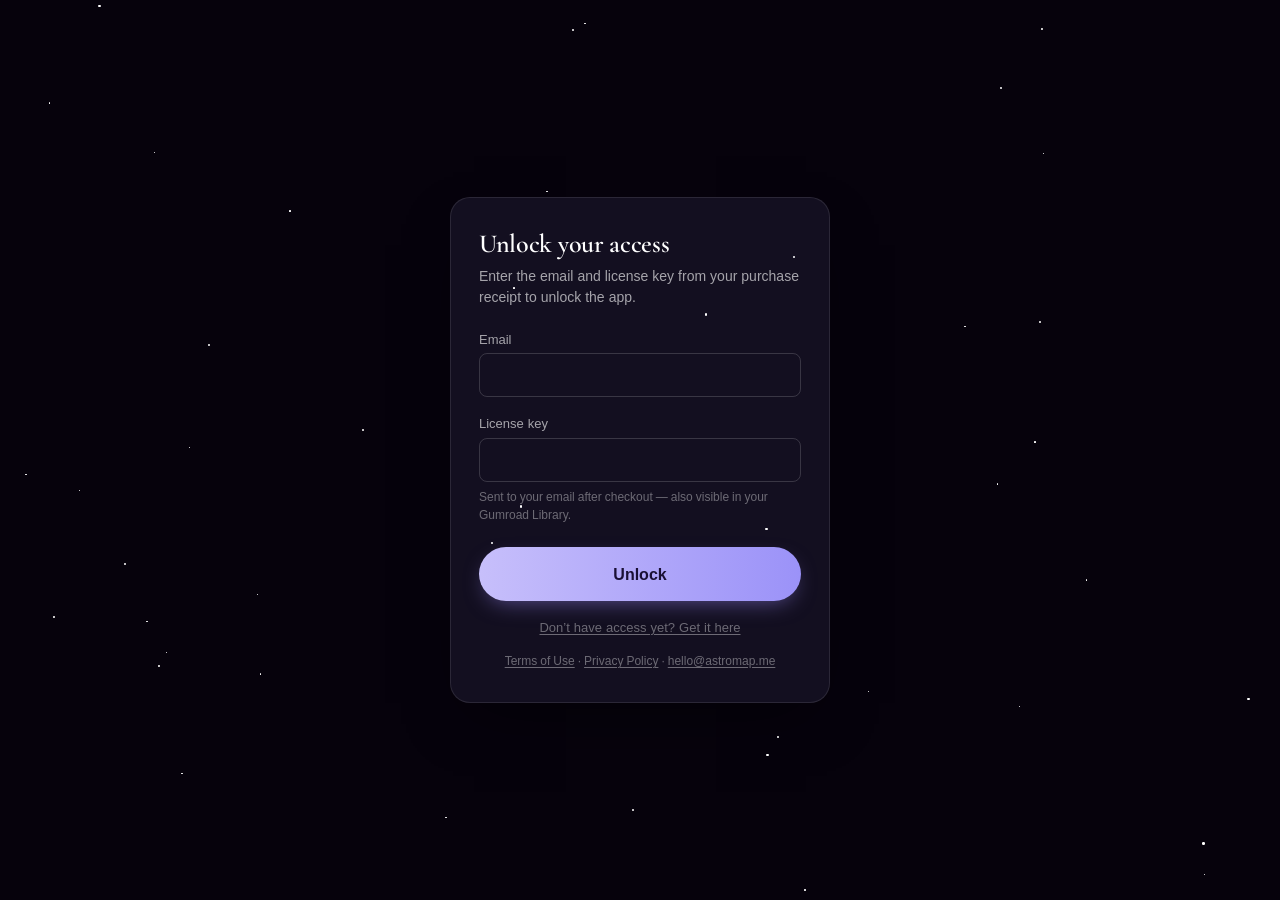
==== commit 248dba5a: "Link the Terms of Use, Privacy Policy and support address The paywall and annual-plan screens named " ====
--- a/product/index.html
+++ b/product/index.html
@@ -75,6 +75,7 @@
     <button class="gate__submit" id="gateSubmit" type="submit" data-t="ui.gateSubmit"></button>
     <p class="gate__status" id="gateStatus" role="status" aria-live="polite" hidden></p>
     <a class="gate__buy" id="gateBuy" href="#" data-t="ui.gateBuy" hidden></a>
+    <p class="gate__legal" id="gateLegal"></p>
   </form>
 </div>
 
--- a/product/css/app.css
+++ b/product/css/app.css
@@ -889,6 +889,12 @@
    доступа» приходится гасить явно — без этого она видна и тогда, когда
    GATE_CHECKOUT_URL не задан и вести ей некуда. */
 .gate__buy[hidden] { display: none; }
+.gate__legal {
+  margin: 14px 0 0; text-align: center; font-size: 12px; line-height: 1.6;
+  color: var(--ink-faint);
+}
+.gate__legal a { color: inherit; text-decoration: underline; text-underline-offset: 2px; }
+.gate__legal a:hover { color: var(--accent); }
 .gate[hidden] { display: none; }
 
 /* --- Ретрограды: проводник по циклам --------------------------------------
@@ -1167,6 +1173,7 @@
   color: var(--ink-dim); font-family: var(--sans); font-size: 13px; font-weight: 500;
   transition: color .2s ease, border-color .2s ease, background .2s ease;
 }
+a.act { text-decoration: none; }
 .act:hover { color: var(--ink); border-color: var(--accent); background: rgba(155,138,248,.08); }
 .act:focus-visible { outline: 2px solid var(--accent); outline-offset: 2px; }
 
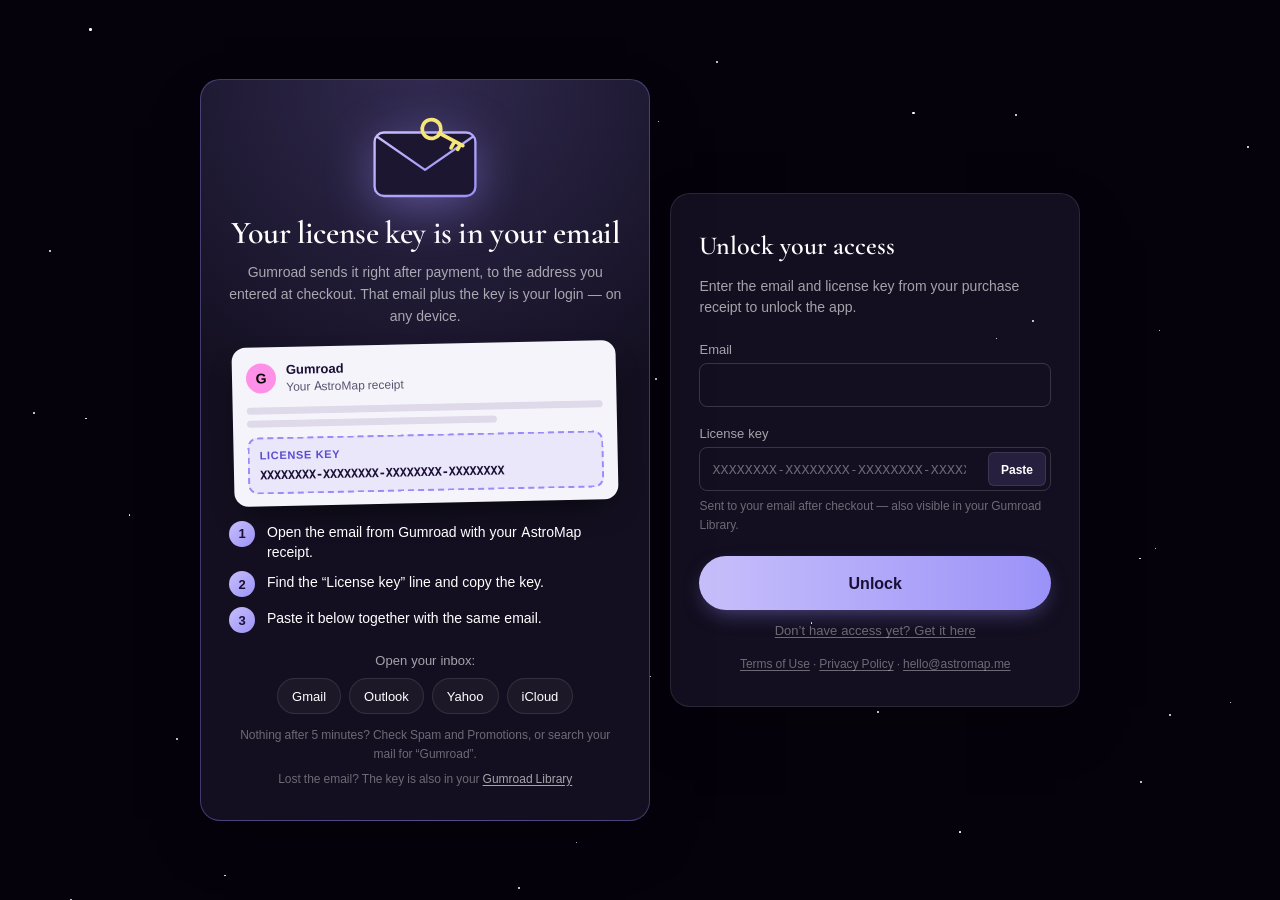
==== commit 116acf56: "Let buyers log in with their Gumroad key, and skip the funnel once they have The gate now says loudl" ====
--- a/product/index.html
+++ b/product/index.html
@@ -59,24 +59,89 @@
 })();
 </script>
 
+<!-- Гейт — это вход в продукт: почта + лицензионный ключ Gumroad. Два блока:
+     «ключ у вас в почте» (где его взять) и сама форма. Режим .gate--paid
+     включается, когда человек пришёл прямо с оплаты (?paid=1 или свежая
+     отметка чекаута из воронки) — тогда блок про почту идёт первым и крупно:
+     ключа у человека ещё нет, и главный вопрос — где его искать. В обычном
+     режиме (вернулся, вышел, новое устройство) на телефоне первой идёт форма. -->
 <div class="gate" id="gate" hidden>
-  <form class="gate__card" id="gateForm" novalidate>
-    <h1 class="gate__title" data-t="ui.gateTitle"></h1>
-    <p class="gate__sub" data-t="ui.gateSubtitle"></p>
-    <label class="gate__field">
-      <span data-t="ui.gateEmail"></span>
-      <input type="email" name="gateEmail" id="gateEmail" autocomplete="email" required>
-    </label>
-    <label class="gate__field">
-      <span data-t="ui.gateLicense"></span>
-      <input type="text" name="gateLicense" id="gateLicense" autocomplete="off" spellcheck="false" required>
-      <small class="gate__hint" data-t="ui.gateLicenseHint"></small>
-    </label>
-    <button class="gate__submit" id="gateSubmit" type="submit" data-t="ui.gateSubmit"></button>
-    <p class="gate__status" id="gateStatus" role="status" aria-live="polite" hidden></p>
-    <a class="gate__buy" id="gateBuy" href="#" data-t="ui.gateBuy" hidden></a>
-    <p class="gate__legal" id="gateLegal"></p>
-  </form>
+  <div class="gate__wrap">
+    <section class="gate__mail" aria-labelledby="gateMailTitle">
+      <p class="gate__badge" data-t="ui.gatePaidBadge"></p>
+      <!-- Конверт с ключом: самая заметная вещь на экране, специально. -->
+      <svg class="gate__env" viewBox="0 0 120 96" aria-hidden="true">
+        <defs>
+          <linearGradient id="gateEnvG" x1="0" y1="0" x2="1" y2="1">
+            <stop offset="0" stop-color="#C7BFFB"/><stop offset="1" stop-color="#9B92F8"/>
+          </linearGradient>
+        </defs>
+        <rect x="6" y="22" width="108" height="68" rx="10" fill="#1C1630" stroke="url(#gateEnvG)" stroke-width="2.5"/>
+        <path d="M8 26 L60 62 L112 26" fill="none" stroke="url(#gateEnvG)" stroke-width="2.5" stroke-linejoin="round"/>
+        <g transform="translate(62 2) rotate(28)">
+          <circle cx="12" cy="12" r="10" fill="none" stroke="#F5E679" stroke-width="4"/>
+          <path d="M22 12 H50 M40 12 V20 M47 12 V18" fill="none" stroke="#F5E679" stroke-width="4" stroke-linecap="round"/>
+        </g>
+      </svg>
+      <h1 class="gate__mailTitle" id="gateMailTitle"></h1>
+      <p class="gate__mailSub" data-t="ui.gateMailSub"></p>
+
+      <!-- Макет письма: показывает, КАК выглядит то, что искать. Строка
+           «License key» в письмах Gumroad всегда по-английски, поэтому и в
+           макете она не переводится. -->
+      <div class="gate__letter" aria-hidden="true">
+        <div class="gate__letterHead">
+          <span class="gate__letterAva">G</span>
+          <span class="gate__letterMeta"><b>Gumroad</b><span data-t="ui.gateLetterSubject"></span></span>
+        </div>
+        <div class="gate__letterLines"><i></i><i></i></div>
+        <div class="gate__letterKey">
+          <span>License key</span>
+          <code>XXXXXXXX-XXXXXXXX-XXXXXXXX-XXXXXXXX</code>
+        </div>
+      </div>
+
+      <ol class="gate__steps">
+        <li data-t="ui.gateStep1"></li>
+        <li data-t="ui.gateStep2"></li>
+        <li data-t="ui.gateStep3"></li>
+      </ol>
+
+      <div class="gate__inbox">
+        <span data-t="ui.gateInbox"></span>
+        <a href="https://mail.google.com/mail/u/0/#search/from%3Agumroad" target="_blank" rel="noopener">Gmail</a>
+        <a href="https://outlook.live.com/mail/0/" target="_blank" rel="noopener">Outlook</a>
+        <a href="https://mail.yahoo.com/" target="_blank" rel="noopener">Yahoo</a>
+        <a href="https://www.icloud.com/mail" target="_blank" rel="noopener">iCloud</a>
+      </div>
+      <p class="gate__spam" data-t="ui.gateSpam"></p>
+      <p class="gate__lost"><span data-t="ui.gateLost"></span>
+        <a href="https://app.gumroad.com/library" target="_blank" rel="noopener" data-t="ui.gateLibrary"></a></p>
+    </section>
+
+    <form class="gate__card" id="gateForm" novalidate>
+      <h2 class="gate__title" data-t="ui.gateTitle"></h2>
+      <p class="gate__sub" data-t="ui.gateSubtitle"></p>
+      <label class="gate__field">
+        <span data-t="ui.gateEmail"></span>
+        <input type="email" name="gateEmail" id="gateEmail" autocomplete="email" inputmode="email" required>
+      </label>
+      <label class="gate__field">
+        <span data-t="ui.gateLicense"></span>
+        <span class="gate__keywrap">
+          <input type="text" name="gateLicense" id="gateLicense" class="gate__key" autocomplete="off"
+            autocapitalize="characters" spellcheck="false" placeholder="XXXXXXXX-XXXXXXXX-XXXXXXXX-XXXXXXXX" required>
+          <button class="gate__paste" id="gatePaste" type="button" data-t="ui.gatePaste" hidden></button>
+        </span>
+        <small class="gate__hint" data-t="ui.gateLicenseHint"></small>
+      </label>
+      <button class="gate__submit" id="gateSubmit" type="submit" data-t="ui.gateSubmit"></button>
+      <p class="gate__status" id="gateStatus" role="status" aria-live="polite" hidden></p>
+      <a class="gate__buy" id="gateNotPaid" href="#" data-t="ui.gateNotPaid" hidden></a>
+      <a class="gate__buy" id="gateBuy" href="#" data-t="ui.gateBuy" hidden></a>
+      <p class="gate__legal" id="gateLegal"></p>
+    </form>
+  </div>
 </div>
 
 <div class="shell" id="shell" hidden>
--- a/product/css/app.css
+++ b/product/css/app.css
@@ -840,11 +840,125 @@
   padding: calc(24px + env(safe-area-inset-top, 0px)) calc(24px + env(safe-area-inset-right, 0px))
            calc(24px + env(safe-area-inset-bottom, 0px)) calc(24px + env(safe-area-inset-left, 0px));
 }
-.gate__card {
-  width: 100%; max-width: 380px; padding: 32px 28px;
+/* Две колонки на десктопе (почта слева, форма справа), одна на телефоне.
+   Порядок на телефоне зависит от режима: пришёл с оплаты — сначала «где
+   ключ», вернулся — сначала форма (он и так знает, что вводить). */
+.gate__wrap {
+  width: 100%; max-width: 880px;
+  display: grid; grid-template-columns: minmax(0, 1.1fr) minmax(0, 1fr);
+  gap: 20px; align-items: start;
+}
+.gate__card, .gate__mail {
+  padding: 32px 28px;
   background: var(--surf); border: 1px solid var(--line); border-radius: 20px;
   box-shadow: 0 24px 60px -24px rgba(0,0,0,.6);
 }
+.gate__card { align-self: center; }
+
+/* --- блок «ключ у вас в почте» --- */
+.gate__mail {
+  position: relative; overflow: hidden;
+  background:
+    radial-gradient(120% 70% at 50% 0%, rgba(155,138,248,.22), transparent 70%),
+    var(--surf);
+  border-color: rgba(155,138,248,.35);
+  text-align: center;
+}
+.gate__badge {
+  display: none;
+  margin: 0 auto 14px; width: max-content; max-width: 100%;
+  padding: 5px 12px; border-radius: 999px;
+  background: rgba(111,233,194,.14); color: var(--mint);
+  font-size: 12px; font-weight: 600; letter-spacing: .06em; text-transform: uppercase;
+}
+.gate--paid .gate__badge { display: block; }
+.gate__env {
+  display: block; width: 112px; height: auto; margin: 0 auto 14px;
+  filter: drop-shadow(0 10px 24px rgba(155,138,248,.45));
+  animation: gateEnv 3.2s ease-in-out infinite;
+}
+@keyframes gateEnv { 0%, 100% { transform: translateY(0); } 50% { transform: translateY(-5px); } }
+@media (prefers-reduced-motion: reduce) { .gate__env { animation: none; } }
+.gate__mailTitle {
+  font-family: var(--serif); font-size: 32px; line-height: 1.12; font-weight: 600;
+  color: var(--ink); margin: 0 0 10px;
+}
+.gate__mailSub { font-size: 14px; line-height: 1.55; color: var(--ink-dim); margin: 0 0 18px; }
+
+/* Макет письма Gumroad — стилизованный, не скриншот. */
+.gate__letter {
+  text-align: left;
+  background: #F6F4FB; color: #1A1035;
+  border-radius: 14px; padding: 14px 14px 12px;
+  box-shadow: 0 14px 32px -14px rgba(0,0,0,.7);
+  transform: rotate(-1.2deg);
+  margin: 0 4px 18px;
+}
+.gate__letterHead { display: flex; align-items: center; gap: 10px; }
+.gate__letterAva {
+  flex: none; width: 30px; height: 30px; border-radius: 50%;
+  display: grid; place-items: center;
+  background: #FF90E8; color: #000; font-weight: 700; font-size: 14px;
+}
+.gate__letterMeta { display: flex; flex-direction: column; min-width: 0; font-size: 12px; line-height: 1.35; }
+.gate__letterMeta b { font-size: 13px; }
+.gate__letterMeta span { color: #5B5470; white-space: nowrap; overflow: hidden; text-overflow: ellipsis; }
+.gate__letterLines { margin: 12px 0 10px; }
+.gate__letterLines i { display: block; height: 7px; border-radius: 4px; background: #DEDAEA; }
+.gate__letterLines i + i { margin-top: 6px; width: 70%; }
+.gate__letterKey {
+  border: 2px dashed #9B8AF8; border-radius: 10px;
+  background: rgba(155,138,248,.12);
+  padding: 8px 10px;
+}
+.gate__letterKey span { display: block; font-size: 11px; font-weight: 700; color: #5B4BD0; text-transform: uppercase; letter-spacing: .06em; }
+.gate__letterKey code {
+  display: block; margin-top: 2px;
+  font-family: ui-monospace, SFMono-Regular, Menlo, Consolas, monospace;
+  /* 35 знаков ключа должны влезть целиком и на 320px: обрезанный ключ в
+     макете выглядит как «ключ не полностью», ровно то, что мы просим не делать. */
+  font-size: clamp(9px, 2.8vw, 12px); letter-spacing: -.02em; font-weight: 600; color: #1A1035;
+  white-space: nowrap;
+}
+
+.gate__steps {
+  list-style: none; counter-reset: gs; text-align: left;
+  margin: 0 0 16px; padding: 0;
+}
+.gate__steps li {
+  counter-increment: gs; position: relative;
+  padding: 0 0 0 38px; min-height: 26px;
+  font-size: 14px; line-height: 1.45; color: var(--ink);
+}
+.gate__steps li + li { margin-top: 10px; }
+.gate__steps li::before {
+  content: counter(gs);
+  position: absolute; left: 0; top: -1px;
+  width: 26px; height: 26px; border-radius: 50%;
+  display: grid; place-items: center;
+  background: linear-gradient(135deg, var(--grad-a), var(--grad-b));
+  color: var(--on-accent); font-size: 13px; font-weight: 700;
+}
+.gate__inbox {
+  display: flex; flex-wrap: wrap; align-items: center; justify-content: center;
+  gap: 8px; margin: 0 0 12px;
+  font-size: 13px; color: var(--ink-dim);
+}
+.gate__inbox > span { width: 100%; }
+.gate__inbox a {
+  display: inline-flex; align-items: center; min-height: 36px; padding: 0 14px;
+  border: 1px solid var(--line); border-radius: 999px;
+  color: var(--ink); text-decoration: none; font-size: 13px; font-weight: 500;
+  background: rgba(255,255,255,.04);
+  transition: border-color .2s ease, background .2s ease;
+}
+.gate__inbox a:hover { border-color: var(--accent); background: rgba(155,138,248,.12); }
+.gate__spam, .gate__lost { margin: 0; font-size: 12px; line-height: 1.55; color: var(--ink-faint); }
+.gate__lost { margin-top: 6px; }
+.gate__lost a { color: var(--ink-dim); text-decoration: underline; text-underline-offset: 2px; }
+.gate__lost a:hover { color: var(--accent); }
+
+/* --- форма --- */
 .gate__title {
   font-family: var(--serif); font-size: 26px; font-weight: 600;
   color: var(--ink); margin: 0 0 8px;
@@ -853,7 +967,7 @@
   font-size: 14px; line-height: 1.5; color: var(--ink-dim); margin: 0 0 22px;
 }
 .gate__field { display: block; margin-bottom: 16px; }
-.gate__field span {
+.gate__field > span:first-child {
   display: block; font-size: 13px; color: var(--ink-dim); margin-bottom: 4px;
 }
 .gate__field input {
@@ -864,6 +978,22 @@
   transition: border-color .2s ease;
 }
 .gate__field input:focus { outline: none; border-color: var(--accent); }
+/* Ключ сверяют посимвольно с письмом — моноширинный, как в настройках. */
+.gate__keywrap { position: relative; display: block; }
+.gate__field input.gate__key {
+  font-family: ui-monospace, SFMono-Regular, Menlo, Consolas, monospace;
+  font-size: 13px; letter-spacing: .02em;
+}
+.gate__field input.gate__key::placeholder { color: var(--ink-faint); }
+.gate__keywrap:has(.gate__paste:not([hidden])) input.gate__key { padding-right: 84px; }
+.gate__paste {
+  position: absolute; right: 5px; top: 5px; height: 34px; padding: 0 12px;
+  border: 1px solid var(--line); border-radius: 6px;
+  background: rgba(155,138,248,.14); color: var(--ink);
+  font-family: var(--sans); font-size: 12px; font-weight: 600; cursor: pointer;
+}
+.gate__paste:hover { border-color: var(--accent); }
+.gate__paste[hidden] { display: none; }
 .gate__hint { display: block; font-size: 12px; color: var(--ink-faint); margin-top: 6px; }
 .gate__submit {
   width: 100%; height: var(--h-btn); border: 0; border-radius: var(--r-btn);
@@ -884,10 +1014,11 @@
   font-size: 13px; color: var(--ink-faint); text-decoration: underline;
   text-underline-offset: 2px;
 }
+.gate__buy + .gate__buy { margin-top: 10px; }
 .gate__buy:hover { color: var(--accent); }
-/* display:block выше перебивает атрибут [hidden], поэтому ссылку «ещё нет
-   доступа» приходится гасить явно — без этого она видна и тогда, когда
-   GATE_CHECKOUT_URL не задан и вести ей некуда. */
+/* display:block выше перебивает атрибут [hidden], поэтому ссылки гейта
+   приходится гасить явно — без этого они видны и тогда, когда вести им
+   некуда. */
 .gate__buy[hidden] { display: none; }
 .gate__legal {
   margin: 14px 0 0; text-align: center; font-size: 12px; line-height: 1.6;
@@ -896,6 +1027,18 @@
 .gate__legal a { color: inherit; text-decoration: underline; text-underline-offset: 2px; }
 .gate__legal a:hover { color: var(--accent); }
 .gate[hidden] { display: none; }
+
+@media (max-width: 760px) {
+  .gate { align-items: flex-start; padding-left: calc(16px + env(safe-area-inset-left, 0px));
+          padding-right: calc(16px + env(safe-area-inset-right, 0px)); }
+  .gate__wrap { grid-template-columns: minmax(0, 1fr); gap: 14px; max-width: 460px; margin: 0 auto; }
+  .gate__card, .gate__mail { padding: 26px 20px; }
+  /* Вернулся — форма сверху; пришёл с оплаты — почта сверху. */
+  .gate__card { order: -1; }
+  .gate--paid .gate__card { order: 0; }
+  .gate__mailTitle { font-size: 28px; }
+  .gate__env { width: 96px; }
+}
 
 /* --- Ретрограды: проводник по циклам --------------------------------------
    Раздел выходит из общей двухколоночной сетки .view: сводка и шкала цикла
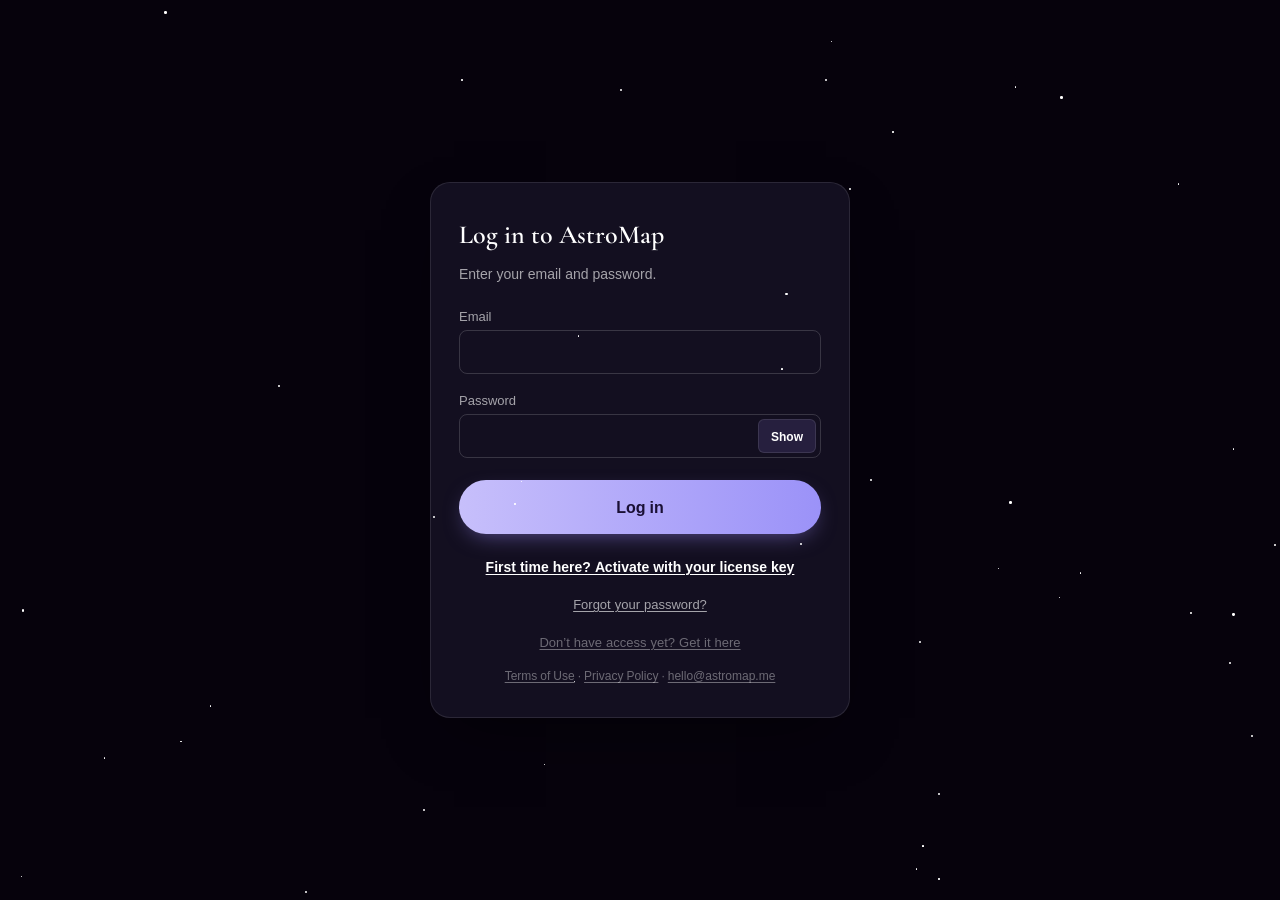
==== commit 9d5dc969: "Ask for the license key once, then log in with email and password The first login after purchase tak" ====
--- a/product/index.html
+++ b/product/index.html
@@ -119,24 +119,42 @@
         <a href="https://app.gumroad.com/library" target="_blank" rel="noopener" data-t="ui.gateLibrary"></a></p>
     </section>
 
+    <!-- Одна форма на три режима (data-mode на .gate):
+           login    — почта + пароль (повторный вход);
+           activate — почта + ключ + новый пароль (первый вход после покупки);
+           reset    — то же, что activate, но «забыл пароль».
+         Заголовки и подпись кнопки подставляет setFormMode() в app.js. -->
     <form class="gate__card" id="gateForm" novalidate>
-      <h2 class="gate__title" data-t="ui.gateTitle"></h2>
-      <p class="gate__sub" data-t="ui.gateSubtitle"></p>
+      <h2 class="gate__title" id="gateTitle"></h2>
+      <p class="gate__sub" id="gateSub"></p>
       <label class="gate__field">
         <span data-t="ui.gateEmail"></span>
-        <input type="email" name="gateEmail" id="gateEmail" autocomplete="email" inputmode="email" required>
+        <input type="email" name="gateEmail" id="gateEmail" autocomplete="username" inputmode="email" required>
       </label>
-      <label class="gate__field">
+      <label class="gate__field gate__only-key">
         <span data-t="ui.gateLicense"></span>
         <span class="gate__keywrap">
           <input type="text" name="gateLicense" id="gateLicense" class="gate__key" autocomplete="off"
-            autocapitalize="characters" spellcheck="false" placeholder="XXXXXXXX-XXXXXXXX-XXXXXXXX-XXXXXXXX" required>
+            autocapitalize="characters" spellcheck="false" placeholder="XXXXXXXX-XXXXXXXX-XXXXXXXX-XXXXXXXX">
           <button class="gate__paste" id="gatePaste" type="button" data-t="ui.gatePaste" hidden></button>
         </span>
         <small class="gate__hint" data-t="ui.gateLicenseHint"></small>
       </label>
-      <button class="gate__submit" id="gateSubmit" type="submit" data-t="ui.gateSubmit"></button>
+      <label class="gate__field">
+        <span id="gatePasswordLabel"></span>
+        <span class="gate__keywrap">
+          <input type="password" name="gatePassword" id="gatePassword" autocomplete="current-password" required>
+          <button class="gate__paste" id="gateShowPw" type="button" aria-pressed="false"></button>
+        </span>
+        <small class="gate__hint gate__only-key" data-t="ui.gatePasswordHint"></small>
+      </label>
+      <button class="gate__submit" id="gateSubmit" type="submit"></button>
       <p class="gate__status" id="gateStatus" role="status" aria-live="polite" hidden></p>
+      <div class="gate__switch">
+        <button type="button" class="gate__link gate__only-login gate__link--main" id="gateToActivate" data-t="ui.gateToActivate"></button>
+        <button type="button" class="gate__link gate__only-login" id="gateForgot" data-t="ui.gateForgot"></button>
+        <button type="button" class="gate__link gate__only-key" id="gateToLogin" data-t="ui.gateToLogin"></button>
+      </div>
       <a class="gate__buy" id="gateNotPaid" href="#" data-t="ui.gateNotPaid" hidden></a>
       <a class="gate__buy" id="gateBuy" href="#" data-t="ui.gateBuy" hidden></a>
       <p class="gate__legal" id="gateLegal"></p>
--- a/product/css/app.css
+++ b/product/css/app.css
@@ -1027,6 +1027,25 @@
 .gate__legal a { color: inherit; text-decoration: underline; text-underline-offset: 2px; }
 .gate__legal a:hover { color: var(--accent); }
 .gate[hidden] { display: none; }
+
+/* Режимы формы. Ключ и подсказка к новому паролю — только при активации и
+   сбросе; ссылки «первый раз?» и «забыли пароль?» — только при входе. */
+.gate[data-mode="login"] .gate__only-key { display: none; }
+.gate:not([data-mode="login"]) .gate__only-login { display: none; }
+/* При входе по паролю блок «ключ у вас в почте» не нужен: ключ уже введён
+   когда-то раньше. Форма остаётся одна, по центру. */
+.gate[data-mode="login"] .gate__mail { display: none; }
+.gate[data-mode="login"] .gate__wrap { grid-template-columns: minmax(0, 1fr); max-width: 420px; }
+.gate__field input[type="password"], .gate__field input#gatePassword { padding-right: 84px; }
+.gate__switch { display: flex; flex-direction: column; align-items: center; gap: 2px; margin-top: 14px; }
+.gate__link {
+  border: 0; background: none; cursor: pointer;
+  min-height: 36px; padding: 6px 8px;
+  font-family: var(--sans); font-size: 13px; color: var(--ink-dim);
+  text-decoration: underline; text-underline-offset: 2px;
+}
+.gate__link:hover { color: var(--accent); }
+.gate__link--main { color: var(--ink); font-weight: 600; font-size: 14px; }
 
 @media (max-width: 760px) {
   .gate { align-items: flex-start; padding-left: calc(16px + env(safe-area-inset-left, 0px));
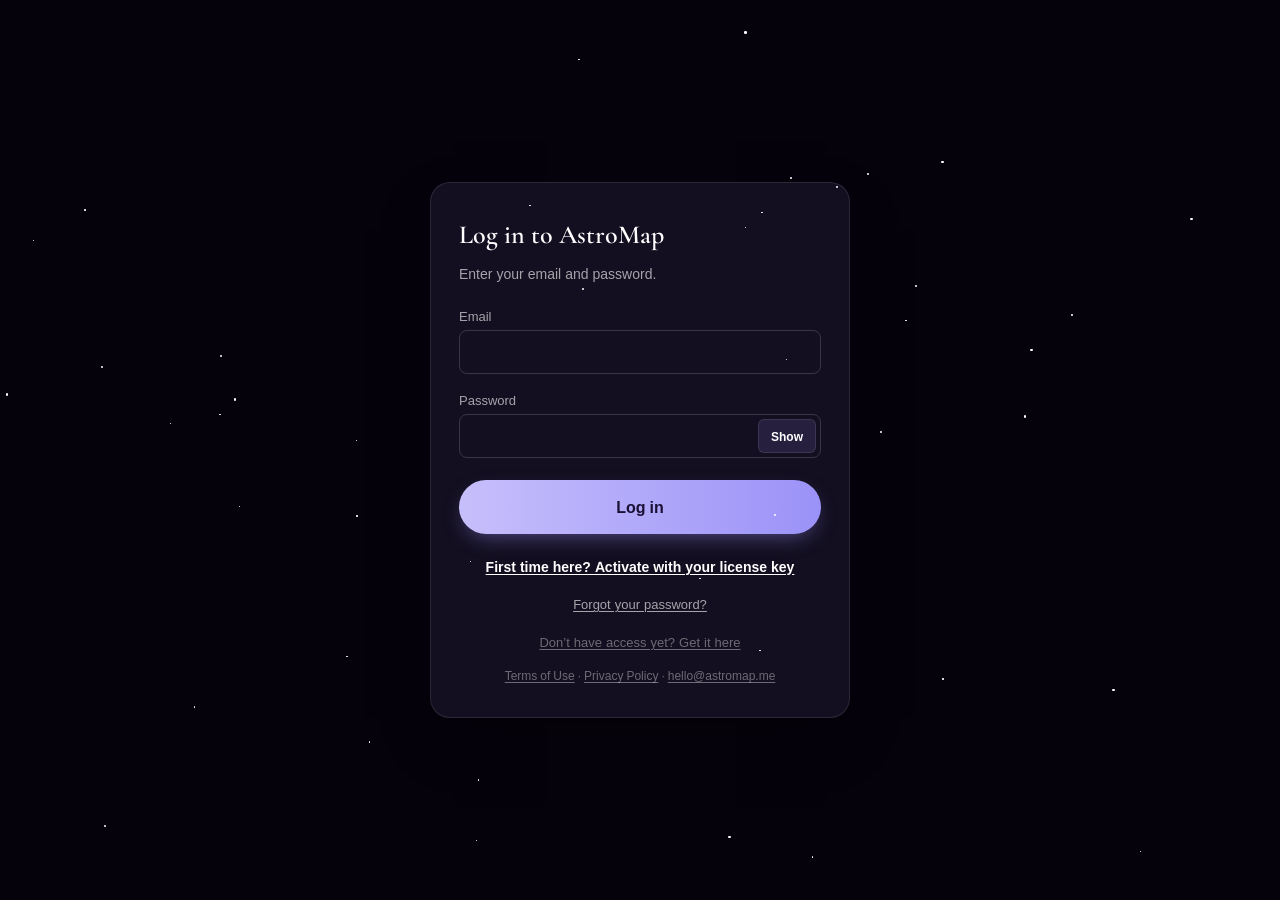
==== commit 2b421eba: "Add the planet icon to the browser tab The pages had no favicon, so tabs showed the browser's generi" ====
--- a/product/index.html
+++ b/product/index.html
@@ -9,6 +9,9 @@
      чёрные поля, а фон продукта на них не распространяется. -->
 <meta name="viewport" content="width=device-width, initial-scale=1, viewport-fit=cover">
 <title>AstroMap</title>
+<link rel="icon" type="image/png" sizes="32x32" href="assets/icons/icon-32.png">
+<link rel="icon" type="image/png" sizes="192x192" href="assets/icons/icon-192.png">
+<link rel="apple-touch-icon" href="assets/icons/apple-touch-icon.png">
 <script>
 /* Язык выбирается до загрузки текстов: texts.js читает window.APP_LANG.
    SUPPORTED — держать в паре с ключами T_ALL в texts.js и с пунктами
--- a/product/css/app.css
+++ b/product/css/app.css
@@ -448,6 +448,21 @@
   transition: border-color .2s ease;
 }
 .f select { font-family: var(--sans); font-size: 17px; }
+/* День · месяц · год. Месяц шире: «Сентябрь», «Settembre» в узкой колонке
+   обрезались бы. */
+.f__date {
+  display: grid; gap: 10px;
+  grid-template-columns: minmax(84px, .95fr) minmax(0, 1.35fr) minmax(78px, .9fr);
+}
+/* 20px, а не 25px, как у остальных полей: иначе «Giorno» и «Сентябрь» не
+   влезали и обрезались до «Де…». Минимумы колонок посчитаны по самой длинной
+   подписи из десяти языков плюс стрелка списка. */
+.f__date select { min-width: 0; text-overflow: ellipsis; font-family: var(--serif); font-size: 20px; }
+@media (max-width: 360px) {
+  .f__date { gap: 8px; grid-template-columns: minmax(72px, .95fr) minmax(0, 1.35fr) minmax(68px, .9fr); }
+  .f__date select { font-size: 18px; }
+}
+.f__date select.is-empty { color: var(--ink-dim); }
 .f input:focus, .f select:focus { outline: none; border-bottom-color: var(--accent); }
 
 /* --- поиск города (профиль/партнёр) ---------------------------------------
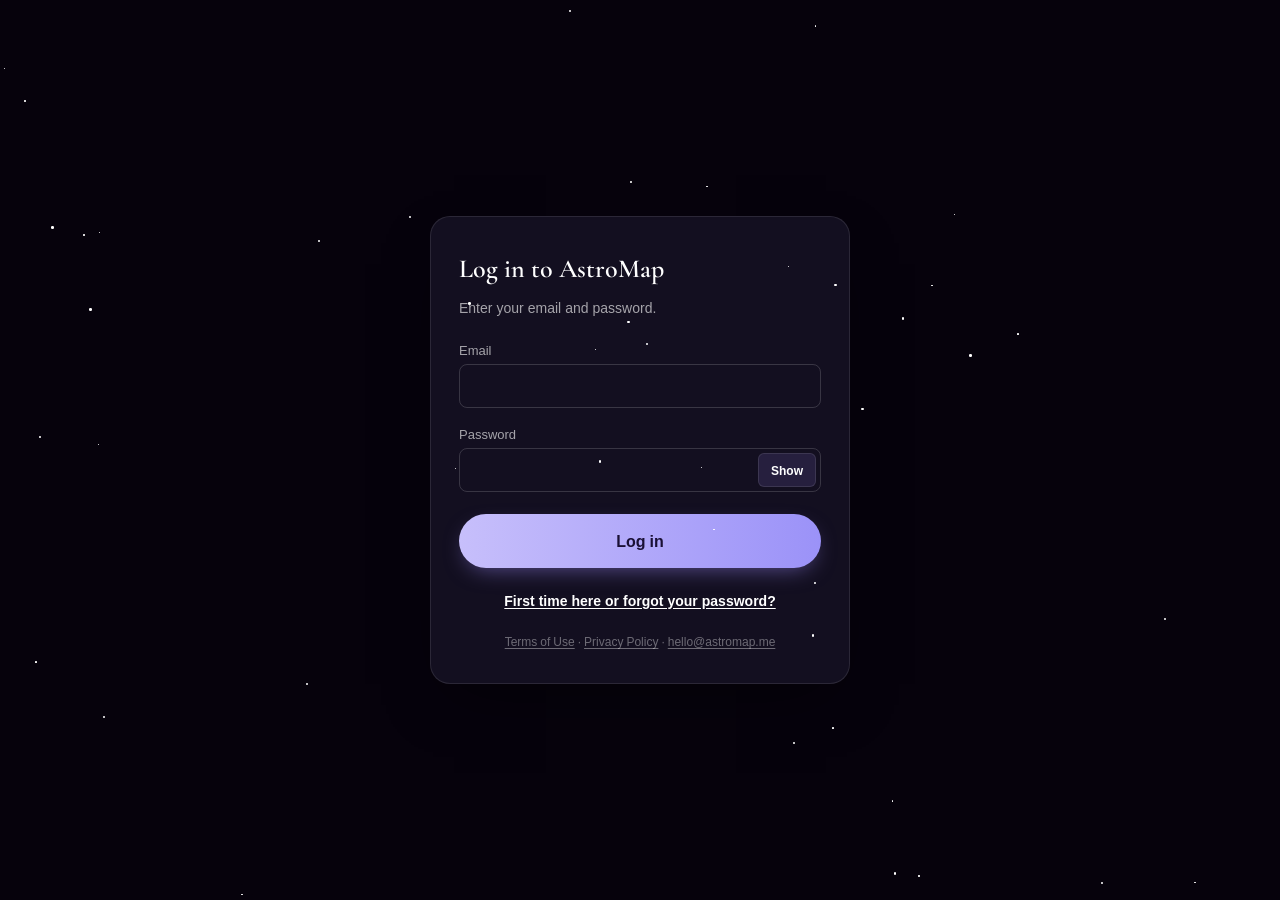
==== commit e14e131e: "Payments: Stripe instead of Gumroad - Funnel: Stripe Payment Links with client_reference_id; inside " ====
--- a/product/index.html
+++ b/product/index.html
@@ -62,17 +62,16 @@
 })();
 </script>
 
-<!-- Гейт — это вход в продукт: почта + лицензионный ключ Gumroad. Два блока:
-     «ключ у вас в почте» (где его взять) и сама форма. Режим .gate--paid
-     включается, когда человек пришёл прямо с оплаты (?paid=1 или свежая
-     отметка чекаута из воронки) — тогда блок про почту идёт первым и крупно:
-     ключа у человека ещё нет, и главный вопрос — где его искать. В обычном
-     режиме (вернулся, вышел, новое устройство) на телефоне первой идёт форма. -->
+<!-- Гейт — это вход в продукт. Оплата — Stripe, аккаунты — воркер
+     cf-worker/license-verify.js. Два блока: «ссылка для входа у вас в почте»
+     и сама форма. Блок про почту виден только в режиме .gate--paid: человек
+     пришёл с оплаты без ?session_id (вернулся по отметке чекаута) или только
+     что запросил ссылку. В остальных режимах форма одна, по центру. -->
 <div class="gate" id="gate" hidden>
   <div class="gate__wrap">
     <section class="gate__mail" aria-labelledby="gateMailTitle">
       <p class="gate__badge" data-t="ui.gatePaidBadge"></p>
-      <!-- Конверт с ключом: самая заметная вещь на экране, специально. -->
+      <!-- Конверт со звездой: самая заметная вещь на экране, специально. -->
       <svg class="gate__env" viewBox="0 0 120 96" aria-hidden="true">
         <defs>
           <linearGradient id="gateEnvG" x1="0" y1="0" x2="1" y2="1">
@@ -81,27 +80,20 @@
         </defs>
         <rect x="6" y="22" width="108" height="68" rx="10" fill="#1C1630" stroke="url(#gateEnvG)" stroke-width="2.5"/>
         <path d="M8 26 L60 62 L112 26" fill="none" stroke="url(#gateEnvG)" stroke-width="2.5" stroke-linejoin="round"/>
-        <g transform="translate(62 2) rotate(28)">
-          <circle cx="12" cy="12" r="10" fill="none" stroke="#F5E679" stroke-width="4"/>
-          <path d="M22 12 H50 M40 12 V20 M47 12 V18" fill="none" stroke="#F5E679" stroke-width="4" stroke-linecap="round"/>
-        </g>
+        <path d="M96 2 L100 13 L111 17 L100 21 L96 32 L92 21 L81 17 L92 13 Z" fill="#F5E679"/>
       </svg>
       <h1 class="gate__mailTitle" id="gateMailTitle"></h1>
       <p class="gate__mailSub" data-t="ui.gateMailSub"></p>
 
-      <!-- Макет письма: показывает, КАК выглядит то, что искать. Строка
-           «License key» в письмах Gumroad всегда по-английски, поэтому и в
-           макете она не переводится. -->
+      <!-- Макет письма: показывает, КАК выглядит то, что искать. Тема и
+           кнопка — те же строки, что в настоящем письме (MAIL в воркере). -->
       <div class="gate__letter" aria-hidden="true">
         <div class="gate__letterHead">
-          <span class="gate__letterAva">G</span>
-          <span class="gate__letterMeta"><b>Gumroad</b><span data-t="ui.gateLetterSubject"></span></span>
+          <span class="gate__letterAva">A</span>
+          <span class="gate__letterMeta"><b>AstroMap</b><span data-t="ui.gateLetterSubject"></span></span>
         </div>
         <div class="gate__letterLines"><i></i><i></i></div>
-        <div class="gate__letterKey">
-          <span>License key</span>
-          <code>XXXXXXXX-XXXXXXXX-XXXXXXXX-XXXXXXXX</code>
-        </div>
+        <div class="gate__letterBtn" data-t="ui.gateLetterBtn"></div>
       </div>
 
       <ol class="gate__steps">
@@ -112,20 +104,21 @@
 
       <div class="gate__inbox">
         <span data-t="ui.gateInbox"></span>
-        <a href="https://mail.google.com/mail/u/0/#search/from%3Agumroad" target="_blank" rel="noopener">Gmail</a>
+        <a href="https://mail.google.com/mail/u/0/#search/AstroMap" target="_blank" rel="noopener">Gmail</a>
         <a href="https://outlook.live.com/mail/0/" target="_blank" rel="noopener">Outlook</a>
         <a href="https://mail.yahoo.com/" target="_blank" rel="noopener">Yahoo</a>
         <a href="https://www.icloud.com/mail" target="_blank" rel="noopener">iCloud</a>
       </div>
       <p class="gate__spam" data-t="ui.gateSpam"></p>
-      <p class="gate__lost"><span data-t="ui.gateLost"></span>
-        <a href="https://app.gumroad.com/library" target="_blank" rel="noopener" data-t="ui.gateLibrary"></a></p>
+      <p class="gate__lost" data-t="ui.gateLost"></p>
     </section>
 
-    <!-- Одна форма на три режима (data-mode на .gate):
-           login    — почта + пароль (повторный вход);
-           activate — почта + ключ + новый пароль (первый вход после покупки);
-           reset    — то же, что activate, но «забыл пароль».
+    <!-- Одна форма на четыре режима (data-mode на .gate):
+           login — почта + пароль (повторный вход);
+           link  — только почта: прислать ссылку для входа (первый раз или
+                   «забыли пароль» — это одно и то же);
+           claim — пришёл с оплаты (?session_id=…): почта из оплаты, новый пароль;
+           reset — пришёл по ссылке из письма (?reset=…): почта, новый пароль.
          Заголовки и подпись кнопки подставляет setFormMode() в app.js. -->
     <form class="gate__card" id="gateForm" novalidate>
       <h2 class="gate__title" id="gateTitle"></h2>
@@ -134,29 +127,19 @@
         <span data-t="ui.gateEmail"></span>
         <input type="email" name="gateEmail" id="gateEmail" autocomplete="username" inputmode="email" required>
       </label>
-      <label class="gate__field gate__only-key">
-        <span data-t="ui.gateLicense"></span>
-        <span class="gate__keywrap">
-          <input type="text" name="gateLicense" id="gateLicense" class="gate__key" autocomplete="off"
-            autocapitalize="characters" spellcheck="false" placeholder="XXXXXXXX-XXXXXXXX-XXXXXXXX-XXXXXXXX">
-          <button class="gate__paste" id="gatePaste" type="button" data-t="ui.gatePaste" hidden></button>
-        </span>
-        <small class="gate__hint" data-t="ui.gateLicenseHint"></small>
-      </label>
-      <label class="gate__field">
+      <label class="gate__field gate__only-pw">
         <span id="gatePasswordLabel"></span>
         <span class="gate__keywrap">
-          <input type="password" name="gatePassword" id="gatePassword" autocomplete="current-password" required>
+          <input type="password" name="gatePassword" id="gatePassword" autocomplete="current-password">
           <button class="gate__paste" id="gateShowPw" type="button" aria-pressed="false"></button>
         </span>
-        <small class="gate__hint gate__only-key" data-t="ui.gatePasswordHint"></small>
+        <small class="gate__hint gate__only-new" data-t="ui.gatePasswordHint"></small>
       </label>
       <button class="gate__submit" id="gateSubmit" type="submit"></button>
       <p class="gate__status" id="gateStatus" role="status" aria-live="polite" hidden></p>
       <div class="gate__switch">
-        <button type="button" class="gate__link gate__only-login gate__link--main" id="gateToActivate" data-t="ui.gateToActivate"></button>
-        <button type="button" class="gate__link gate__only-login" id="gateForgot" data-t="ui.gateForgot"></button>
-        <button type="button" class="gate__link gate__only-key" id="gateToLogin" data-t="ui.gateToLogin"></button>
+        <button type="button" class="gate__link gate__only-login gate__link--main" id="gateToLink" data-t="ui.gateToLink"></button>
+        <button type="button" class="gate__link gate__only-notlogin" id="gateToLogin" data-t="ui.gateToLogin"></button>
       </div>
       <a class="gate__buy" id="gateNotPaid" href="#" data-t="ui.gateNotPaid" hidden></a>
       <a class="gate__buy" id="gateBuy" href="#" data-t="ui.gateBuy" hidden></a>
--- a/product/css/app.css
+++ b/product/css/app.css
@@ -844,9 +844,9 @@
   .mp-adv__status { margin-left: 74px; margin-top: -4px; }
 }
 
-/* --- гейт доступа (оплата на Gumroad) -------------------------------------
+/* --- гейт доступа (оплата в Stripe) --------------------------------------
    Полноэкранный оверлей поверх .shell: показывается вместо всего продукта,
-   пока product/js/app.js не подтвердит лицензионный ключ через воркер
+   пока product/js/app.js не подтвердит вход через воркер
    license-verify.js. .shell и .gate оба [hidden] по умолчанию в HTML —
    ровно один из них снимает JS при старте (см. initAccessGate()). */
 .gate {
@@ -855,9 +855,8 @@
   padding: calc(24px + env(safe-area-inset-top, 0px)) calc(24px + env(safe-area-inset-right, 0px))
            calc(24px + env(safe-area-inset-bottom, 0px)) calc(24px + env(safe-area-inset-left, 0px));
 }
-/* Две колонки на десктопе (почта слева, форма справа), одна на телефоне.
-   Порядок на телефоне зависит от режима: пришёл с оплаты — сначала «где
-   ключ», вернулся — сначала форма (он и так знает, что вводить). */
+/* Две колонки на десктопе (почта слева, форма справа), одна на телефоне —
+   только в режиме .gate--paid (ждём письмо со ссылкой). Иначе форма одна. */
 .gate__wrap {
   width: 100%; max-width: 880px;
   display: grid; grid-template-columns: minmax(0, 1.1fr) minmax(0, 1fr);
@@ -870,7 +869,7 @@
 }
 .gate__card { align-self: center; }
 
-/* --- блок «ключ у вас в почте» --- */
+/* --- блок «ссылка для входа у вас в почте» --- */
 .gate__mail {
   position: relative; overflow: hidden;
   background:
@@ -900,7 +899,7 @@
 }
 .gate__mailSub { font-size: 14px; line-height: 1.55; color: var(--ink-dim); margin: 0 0 18px; }
 
-/* Макет письма Gumroad — стилизованный, не скриншот. */
+/* Макет письма AstroMap — стилизованный, не скриншот. */
 .gate__letter {
   text-align: left;
   background: #F6F4FB; color: #1A1035;
@@ -913,7 +912,7 @@
 .gate__letterAva {
   flex: none; width: 30px; height: 30px; border-radius: 50%;
   display: grid; place-items: center;
-  background: #FF90E8; color: #000; font-weight: 700; font-size: 14px;
+  background: linear-gradient(135deg, #C7BFFB, #9B92F8); color: #1A1035; font-weight: 700; font-size: 14px;
 }
 .gate__letterMeta { display: flex; flex-direction: column; min-width: 0; font-size: 12px; line-height: 1.35; }
 .gate__letterMeta b { font-size: 13px; }
@@ -921,19 +920,12 @@
 .gate__letterLines { margin: 12px 0 10px; }
 .gate__letterLines i { display: block; height: 7px; border-radius: 4px; background: #DEDAEA; }
 .gate__letterLines i + i { margin-top: 6px; width: 70%; }
-.gate__letterKey {
-  border: 2px dashed #9B8AF8; border-radius: 10px;
-  background: rgba(155,138,248,.12);
-  padding: 8px 10px;
-}
-.gate__letterKey span { display: block; font-size: 11px; font-weight: 700; color: #5B4BD0; text-transform: uppercase; letter-spacing: .06em; }
-.gate__letterKey code {
-  display: block; margin-top: 2px;
-  font-family: ui-monospace, SFMono-Regular, Menlo, Consolas, monospace;
-  /* 35 знаков ключа должны влезть целиком и на 320px: обрезанный ключ в
-     макете выглядит как «ключ не полностью», ровно то, что мы просим не делать. */
-  font-size: clamp(9px, 2.8vw, 12px); letter-spacing: -.02em; font-weight: 600; color: #1A1035;
-  white-space: nowrap;
+.gate__letterBtn {
+  display: block; width: max-content; max-width: 100%; margin: 2px auto 2px;
+  padding: 9px 18px; border-radius: 999px;
+  background: linear-gradient(90deg, #C7BFFB, #9B92F8); color: #1A1035;
+  font-size: 13px; font-weight: 700; text-align: center;
+  box-shadow: 0 0 0 4px rgba(155,138,248,.18);
 }
 
 .gate__steps {
@@ -993,14 +985,8 @@
   transition: border-color .2s ease;
 }
 .gate__field input:focus { outline: none; border-color: var(--accent); }
-/* Ключ сверяют посимвольно с письмом — моноширинный, как в настройках. */
 .gate__keywrap { position: relative; display: block; }
-.gate__field input.gate__key {
-  font-family: ui-monospace, SFMono-Regular, Menlo, Consolas, monospace;
-  font-size: 13px; letter-spacing: .02em;
-}
-.gate__field input.gate__key::placeholder { color: var(--ink-faint); }
-.gate__keywrap:has(.gate__paste:not([hidden])) input.gate__key { padding-right: 84px; }
+.gate__field input[readonly] { color: var(--ink-dim); border-style: dashed; }
 .gate__paste {
   position: absolute; right: 5px; top: 5px; height: 34px; padding: 0 12px;
   border: 1px solid var(--line); border-radius: 6px;
@@ -1043,14 +1029,15 @@
 .gate__legal a:hover { color: var(--accent); }
 .gate[hidden] { display: none; }
 
-/* Режимы формы. Ключ и подсказка к новому паролю — только при активации и
-   сбросе; ссылки «первый раз?» и «забыли пароль?» — только при входе. */
-.gate[data-mode="login"] .gate__only-key { display: none; }
+/* Режимы формы (data-mode) — см. setFormMode() в app.js. */
 .gate:not([data-mode="login"]) .gate__only-login { display: none; }
-/* При входе по паролю блок «ключ у вас в почте» не нужен: ключ уже введён
-   когда-то раньше. Форма остаётся одна, по центру. */
-.gate[data-mode="login"] .gate__mail { display: none; }
-.gate[data-mode="login"] .gate__wrap { grid-template-columns: minmax(0, 1fr); max-width: 420px; }
+.gate[data-mode="login"] .gate__only-notlogin { display: none; }
+.gate[data-mode="link"] .gate__only-pw { display: none; }
+.gate:not([data-mode="claim"]):not([data-mode="reset"]) .gate__only-new { display: none; }
+/* Блок «ссылка у вас в почте» — только когда её ждут. Иначе форма одна,
+   по центру. */
+.gate:not(.gate--paid) .gate__mail { display: none; }
+.gate:not(.gate--paid) .gate__wrap { grid-template-columns: minmax(0, 1fr); max-width: 420px; }
 .gate__field input[type="password"], .gate__field input#gatePassword { padding-right: 84px; }
 .gate__switch { display: flex; flex-direction: column; align-items: center; gap: 2px; margin-top: 14px; }
 .gate__link {
@@ -1067,7 +1054,7 @@
           padding-right: calc(16px + env(safe-area-inset-right, 0px)); }
   .gate__wrap { grid-template-columns: minmax(0, 1fr); gap: 14px; max-width: 460px; margin: 0 auto; }
   .gate__card, .gate__mail { padding: 26px 20px; }
-  /* Вернулся — форма сверху; пришёл с оплаты — почта сверху. */
+  /* Ждёт письмо — почта сверху, форма («прислать ещё раз») под ней. */
   .gate__card { order: -1; }
   .gate--paid .gate__card { order: 0; }
   .gate__mailTitle { font-size: 28px; }
